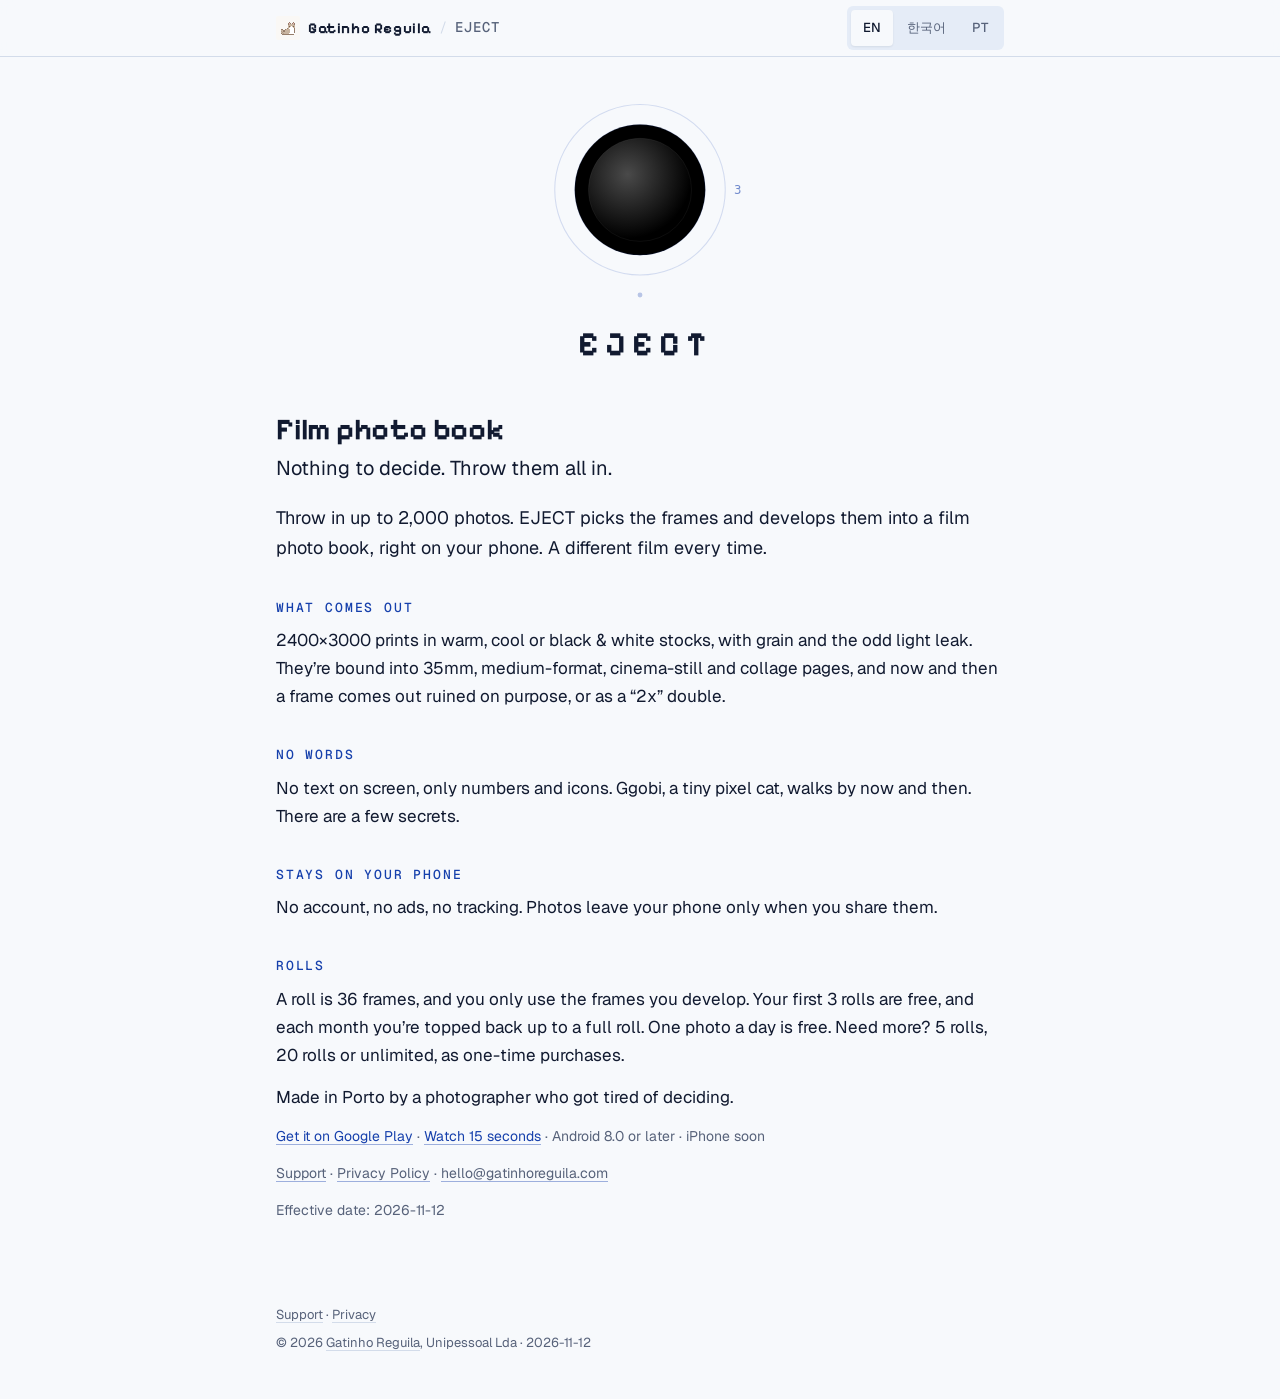
==== eject/index.html @ 83309fa9 "EJECT 페이지: 15초 영상 링크 (유튜브 일부 공개, 공개 날 함께) Co-Authored-By: Claude Fable 5.2 <noreply@anthropic.com> C" ====
<!doctype html>
<html lang="en" data-lang="en">
<head>
<meta charset="utf-8">
<meta name="viewport" content="width=device-width, initial-scale=1, viewport-fit=cover">
<meta name="color-scheme" content="light dark">
<meta name="theme-color" content="#f7f9fc">
<link rel="icon" type="image/png" href="../icon.png">
<title>EJECT — Film Photo Book</title>
<meta name="description" content="EJECT turns your photos into a film photo book, developed on your phone. No account, no ads, no tracking.">
<link rel="preconnect" href="https://fonts.googleapis.com">
<link rel="preconnect" href="https://fonts.gstatic.com" crossorigin>
<link rel="stylesheet" href="https://fonts.googleapis.com/css2?family=Pixelify+Sans:wght@500;700&family=Geist:wght@400;500;600&family=Geist+Mono:wght@400;500&display=swap">
<script>try{var l=localStorage.getItem("grgs.lang");if(l==="ko"||l==="pt")document.documentElement.setAttribute("data-lang",l)}catch(e){}</script>
<style>
:root{--paper:#f7f9fc;--ink:#111a30;--soft:#57627a;--line:#d3dcea;--card:#ffffff;--sec:#e5ecf7;--pri:#1640ac;--prifg:#f7f9fc;color-scheme:light dark}
@media (prefers-color-scheme:dark){:root{--paper:#0b0f19;--ink:#eaf0f8;--soft:#9ba6b9;--line:#262f40;--card:#111727;--sec:#1e2535;--pri:#5b92f5;--prifg:#0e1424}}
*{box-sizing:border-box}
html{-webkit-text-size-adjust:100%;text-size-adjust:100%;scroll-behavior:smooth}
body{margin:0;background:var(--paper);color:var(--ink);font:17px/1.65 Geist,-apple-system,BlinkMacSystemFont,"Segoe UI",Roboto,"Helvetica Neue","Apple SD Gothic Neo","Noto Sans KR","Malgun Gothic",Arial,sans-serif;-webkit-font-smoothing:antialiased}
a{color:var(--ink);text-decoration-thickness:1px;text-underline-offset:3px}
.bar{position:sticky;top:0;z-index:2;background:var(--paper);-webkit-backdrop-filter:blur(8px);backdrop-filter:blur(8px);border-bottom:1px solid var(--line)}
.bar-in{max-width:680px;margin:0 auto;padding:10px max(16px,env(safe-area-inset-right)) 10px max(16px,env(safe-area-inset-left));display:flex;align-items:center;justify-content:space-between;gap:10px}
.crumb{display:flex;align-items:center;gap:8px;min-width:0;font-size:14px;white-space:nowrap}.crumb .home{color:var(--soft);text-decoration:none}.crumb .home:hover{color:var(--ink)}.crumb .sep{color:var(--line)}.mark{font-weight:600;letter-spacing:.18em;text-decoration:none}
.lang{display:inline-flex;gap:12px;margin-left:auto;font-size:14px}.lang button{appearance:none;background:none;border:0;padding:0;font:inherit;color:var(--soft);cursor:pointer;border-bottom:1px solid transparent;line-height:1.4}.lang button[aria-pressed="true"]{color:var(--ink);border-color:var(--ink)}.lang button:focus-visible{outline:2px solid var(--ink);outline-offset:3px}
main>section[lang]{display:none;border-bottom:0}html[data-lang="en"] main>section[lang="en"],html[data-lang="ko"] main>section[lang="ko"],html[data-lang="pt"] main>section[lang="pt-PT"]{display:block}
.en,.ko,.pt{display:none}html[data-lang="en"] .en,html[data-lang="ko"] .ko,html[data-lang="pt"] .pt{display:inline}
.wrap{max-width:680px;margin:0 auto;padding:0 max(16px,env(safe-area-inset-right)) 0 max(16px,env(safe-area-inset-left))}
section{padding:36px 0 44px;border-bottom:1px solid var(--line);scroll-margin-top:58px}
h1{font-family:"Pixelify Sans",ui-monospace,monospace;font-size:30px;line-height:1.2;font-weight:600;letter-spacing:0;margin:0 0 6px}
h2{font-size:13px;font-weight:600;letter-spacing:.14em;text-transform:uppercase;color:var(--soft);margin:34px 0 8px}
h3{font-size:17px;font-weight:600;margin:28px 0 6px}
p,ul{margin:0 0 14px}
ul{padding-left:1.2em}
li{margin:3px 0}
.tag{font-size:20px;margin:0 0 18px}
.lead{font-size:18px}
.short{border:1px solid var(--line);border-radius:14px;padding:14px 16px;margin:18px 0 6px;background:transparent}
.meta,.date,.links{font-size:14px;color:var(--soft)}
.links a{color:var(--soft)}
.hero{text-align:center;padding:40px 0 4px}
.hero svg{display:block;margin:0 auto 14px;width:220px;max-width:70%;height:auto}
.hero .name{font-family:"Pixelify Sans",ui-monospace,monospace;font-size:34px;font-weight:600;letter-spacing:.3em;margin:0;padding-left:.32em}
[lang=ko]{word-break:keep-all;overflow-wrap:break-word}
[lang=ko] h2{letter-spacing:.04em}
.foot{padding-top:24px;padding-bottom:calc(40px + env(safe-area-inset-bottom));font-size:13px;color:var(--soft)}
.foot p{margin:0 0 6px}
.foot a{color:var(--soft)}

/* GRGS shadcn 테마 (코발트) */
.bar{background:color-mix(in srgb,var(--paper) 90%,transparent)}
.bar-in{max-width:760px;min-height:56px;padding-top:6px;padding-bottom:6px}
.crumb .home{display:inline-flex;align-items:center;gap:8px;font-family:"Pixelify Sans",ui-monospace,monospace;font-weight:700;letter-spacing:.04em;color:var(--ink);font-size:15px}
.crumb .home::before{content:"";width:24px;height:24px;flex:none;background:url(/icon.png) center/contain no-repeat;image-rendering:pixelated;border-radius:2px}
.crumb .mark{font-family:"Geist Mono",ui-monospace,monospace;font-weight:500;letter-spacing:.08em;color:var(--soft)}
.lang{gap:2px;padding:4px;background:var(--sec);border-radius:6px;font-size:13px}
.lang button{height:36px;padding:0 12px;border:0!important;border-radius:4px;font-weight:500;color:var(--soft)}
.lang button[aria-pressed="true"]{background:var(--paper);color:var(--ink);box-shadow:0 1px 2px rgba(10,20,40,.08)}
.wrap{max-width:760px}
h1{font-family:"Pixelify Sans",ui-monospace,monospace;font-weight:700;letter-spacing:0;line-height:1.1}
[lang=ko] h1{font-family:Geist,-apple-system,"Apple SD Gothic Neo","Noto Sans KR",sans-serif;font-weight:600}
h2{font-family:"Geist Mono",ui-monospace,monospace;font-weight:500;color:var(--pri)}
main a{color:var(--pri);text-decoration-color:color-mix(in srgb,var(--pri) 40%,transparent)}
.short{background:var(--card);border-radius:6px;border-color:var(--line)}
.kv{background:var(--card);border:1px solid var(--line);border-radius:6px;padding:16px 18px}
.hero .name{font-family:"Pixelify Sans",ui-monospace,monospace;font-weight:700;letter-spacing:.18em}
.hero svg{color:var(--pri)}
.foot a{text-decoration-color:var(--line)}
.lang{flex:none}.lang button{white-space:nowrap}
@media (max-width:480px){.crumb .home{font-size:0;gap:0}}
</style>
</head>
<body>
<header class="bar"><div class="bar-in"><div class="crumb"><a class="home" href="../">Gatinho Reguila</a><span class="sep" aria-hidden="true">/</span><a class="mark" href="./">EJECT</a></div><nav class="lang" aria-label="Language"><button type="button" data-lang="en" aria-pressed="true">EN</button><button type="button" data-lang="ko" aria-pressed="false">한국어</button><button type="button" data-lang="pt" aria-pressed="false">PT</button></nav></div></header>
<main class="wrap">
<div class="hero"><svg viewBox="0 0 320 300" aria-hidden="true" focusable="false">
<defs><radialGradient id="glass" cx="38%" cy="35%" r="62%"><stop offset="0" stop-color="#4a4a4a"/><stop offset="1" stop-color="#000"/></radialGradient></defs>
<circle cx="160" cy="135" r="124" fill="none" stroke="currentColor" stroke-opacity=".16" stroke-width="1.5"/>
<circle cx="160" cy="135" r="95" fill="#000" stroke="currentColor" stroke-opacity=".22" stroke-width="1"/>
<circle cx="160" cy="135" r="75" fill="url(#glass)"/>
<circle cx="160" cy="135" r="75" fill="none" stroke="#fff" stroke-opacity=".08"/>
<text x="302" y="141" text-anchor="middle" font-family="-apple-system,system-ui,sans-serif" font-size="17" fill="currentColor" fill-opacity=".6">3</text>
<circle cx="160" cy="288" r="3.5" fill="currentColor" fill-opacity=".28"/>
</svg><p class="name">EJECT</p></div>
<section id="en" lang="en"><h1>Film photo book</h1>
<p class="tag">Nothing to decide. Throw them all in.</p>
<p class="lead">Throw in up to 2,000 photos. EJECT picks the frames and develops them into a film photo book, right on your phone. A different film every time.</p>

<h2>What comes out</h2>
<p>2400×3000 prints in warm, cool or black &amp; white stocks, with grain and the odd light leak. They’re bound into 35mm, medium-format, cinema-still and collage pages, and now and then a frame comes out ruined on purpose, or as a “2x” double.</p>

<h2>No words</h2>
<p>No text on screen, only numbers and icons. Ggobi, a tiny pixel cat, walks by now and then. There are a few secrets.</p>

<h2>Stays on your phone</h2>
<p>No account, no ads, no tracking. Photos leave your phone only when you share them.</p>

<h2>Rolls</h2>
<p>A roll is 36 frames, and you only use the frames you develop. Your first 3 rolls are free, and each month you’re topped back up to a full roll. One photo a day is free. Need more? 5 rolls, 20 rolls or unlimited, as one-time purchases.</p>

<p>Made in Porto by a photographer who got tired of deciding.</p>

<p class="meta"><a href="https://play.google.com/store/apps/details?id=com.gatinhoreguila.eject">Get it on Google Play</a> · <a href="https://www.youtube.com/watch?v=JAmOI3M1YZo">Watch 15 seconds</a> · Android 8.0 or later · iPhone soon</p>
<p class="links"><a href="support/#en">Support</a> · <a href="privacy/#en">Privacy Policy</a> · <a href="mailto:hello@gatinhoreguila.com">hello@gatinhoreguila.com</a></p>
<p class="date">Effective date: 2026-11-12</p>
</section>
<section id="ko" lang="ko"><h1>필름 사진집</h1>
<p class="tag">고를 필요 없어요. 왕창 던지면, 필름 사진집.</p>
<p class="lead">사진을 2,000장까지 넣으면, EJECT가 알아서 골라 폰 안에서 필름 사진집으로 현상해요. 넣을 때마다 다른 필름으로.</p>

<h2>나오는 것</h2>
<p>따뜻한, 차가운, 흑백 필름에 그레인과 빛샘을 입힌 2400×3000 인화예요. 35mm, 중형, 영화 스틸, 콜라주 같은 페이지로 엮이고, 가끔은 일부러 망친 컷이나 두 번 겹친 ‘2x’도 섞여요.</p>

<h2>글자 없음</h2>
<p>화면에는 글자 없이 숫자와 아이콘뿐이에요. 작은 도트 고양이 꼬비가 가끔 지나가요. 비밀도 몇 개 있어요.</p>

<h2>폰 안에서만</h2>
<p>계정도, 광고도, 추적도 없어요. 사진은 직접 공유할 때만 밖으로 나가요.</p>

<h2>롤</h2>
<p>1롤은 36컷이고, 현상한 컷만큼만 써요. 처음 3롤은 무료, 매달 한 롤만큼 다시 채워져요. 사진 1장은 하루 한 번 무료예요. 더 필요하면 5롤, 20롤, 평생 무제한을 한 번 결제로.</p>

<p>포르투에서, 고르는 게 지겨워진 사진가가 만들었어요.</p>

<p class="meta"><a href="https://play.google.com/store/apps/details?id=com.gatinhoreguila.eject">Google Play에서 받기</a> · <a href="https://www.youtube.com/watch?v=JAmOI3M1YZo">15초 영상 보기</a> · Android 8.0 이상 · iPhone은 곧</p>
<p class="links"><a href="support/#ko">지원</a> · <a href="privacy/#ko">개인정보 처리방침</a> · <a href="mailto:hello@gatinhoreguila.com">hello@gatinhoreguila.com</a></p>
<p class="date">시행일: 2026-11-12</p>
</section>
<section id="pt" lang="pt-PT"><h1>Fotolivro de película</h1>
<p class="tag">Nada a decidir. Põe tudo.</p>
<p class="lead">Põe até 2000 fotografias. A EJECT escolhe os fotogramas e revela-os num fotolivro de película, no teu telemóvel. Uma película diferente de cada vez.</p>

<h2>O que sai</h2>
<p>Provas de 2400×3000 em rolos quentes, frios ou a preto e branco, com grão e uma ou outra fuga de luz. Ficam em páginas de 35mm, médio formato, fotogramas de cinema e colagens, e de vez em quando uma sai estragada de propósito, ou num duplo «2x».</p>

<h2>Sem palavras</h2>
<p>Não há texto no ecrã, só números e ícones. O Ggobi, um gatinho pixelizado, passa de vez em quando. E há alguns segredos.</p>

<h2>Fica no teu telemóvel</h2>
<p>Sem conta, sem anúncios, sem rastreio. As fotografias só saem do teu telemóvel quando as partilhas.</p>

<h2>Rolos</h2>
<p>Um rolo tem 36 fotogramas e só gastas os que revelas. Os primeiros 3 rolos são grátis e, todos os meses, voltas a ter um rolo cheio. Uma fotografia por dia é grátis. Queres mais? 5 rolos, 20 rolos ou ilimitado, em compras únicas.</p>

<p>Feita no Porto por um fotógrafo que se fartou de decidir.</p>

<p class="meta"><a href="https://play.google.com/store/apps/details?id=com.gatinhoreguila.eject">Disponível no Google Play</a> · <a href="https://www.youtube.com/watch?v=JAmOI3M1YZo">Ver 15 segundos</a> · Android 8.0 ou posterior · iPhone em breve</p>
<p class="links"><a href="support/#pt">Suporte</a> · <a href="privacy/#pt">Política de Privacidade</a> · <a href="mailto:hello@gatinhoreguila.com">hello@gatinhoreguila.com</a></p>
<p class="date">Data de entrada em vigor: 2026-11-12</p>
</section>
</main>
<footer class="wrap foot">
<p><a href="support/"><span class="en">Support</span><span class="ko">지원</span><span class="pt">Suporte</span></a> · <a href="privacy/"><span class="en">Privacy</span><span class="ko">개인정보</span><span class="pt">Privacidade</span></a></p>
<p>© 2026 <a href="../">Gatinho Reguila</a>, Unipessoal Lda · 2026-11-12</p>
</footer>
<script>(function(){var r=document.documentElement,K="grgs.lang";function set(l){r.setAttribute("data-lang",l);r.lang=l==="pt"?"pt-PT":l;document.querySelectorAll(".lang button").forEach(function(b){b.setAttribute("aria-pressed",String(b.dataset.lang===l))});try{localStorage.setItem(K,l)}catch(e){}}var s=r.getAttribute("data-lang")||"en";set(s);document.querySelectorAll(".lang button").forEach(function(b){b.addEventListener("click",function(){set(b.dataset.lang)})})})();</script>
</body>
</html>
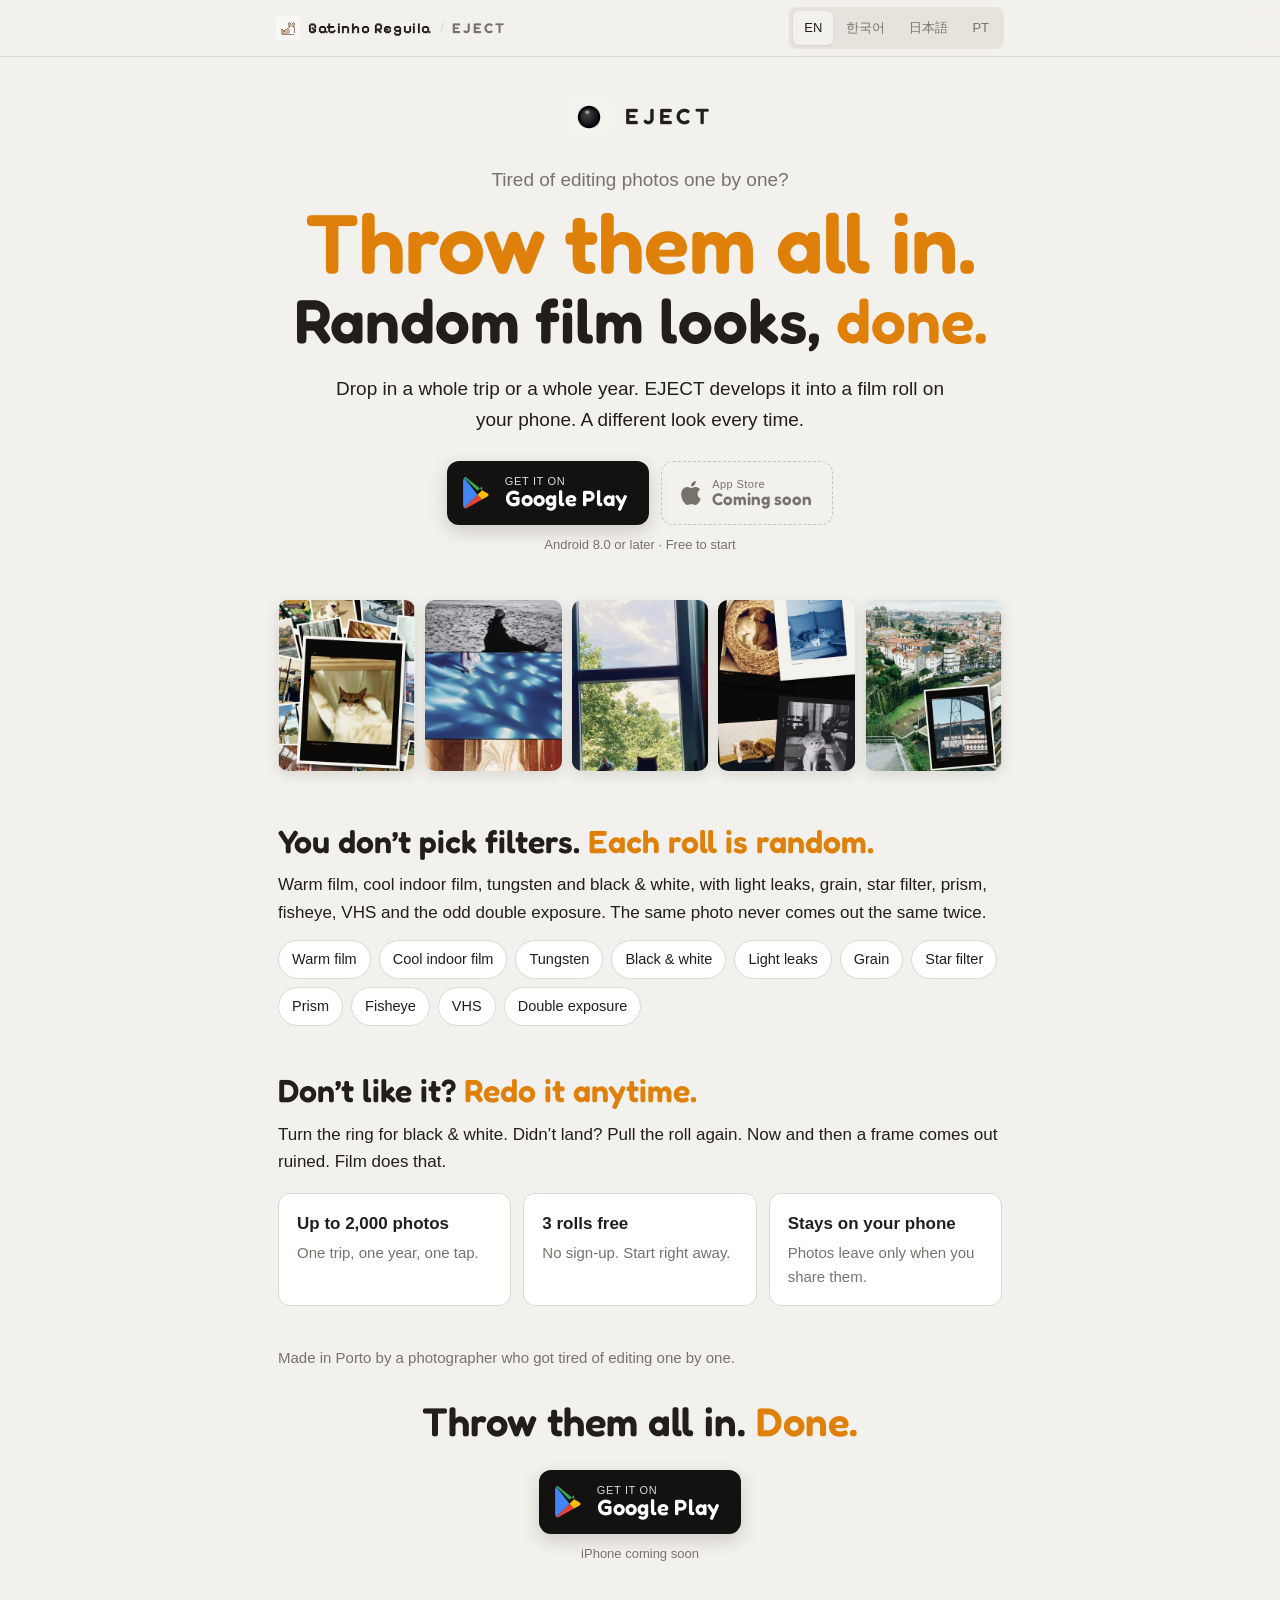
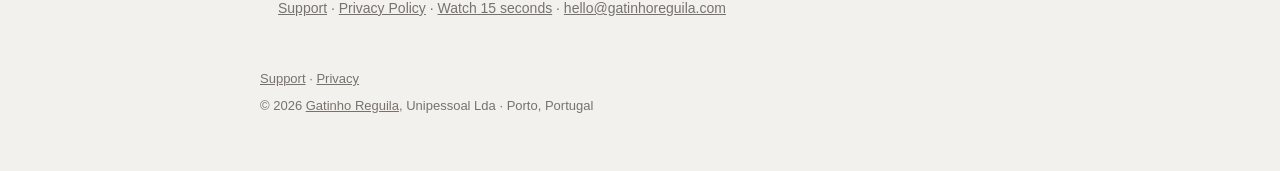
==== commit 09f27a44: "EJECT 페이지를 광고 도착 페이지로: 확정 문구, 큰 Google Play 단추, 안 B 스타일, 네 언어 - 첫 화면: "사진 하나하나 보정하기 귀찮으셨죠? 왕창 넣으면 끝." ====
--- a/eject/index.html
+++ b/eject/index.html
@@ -3,156 +3,230 @@
 <head>
 <meta charset="utf-8">
 <meta name="viewport" content="width=device-width, initial-scale=1, viewport-fit=cover">
-<meta name="color-scheme" content="light dark">
-<meta name="theme-color" content="#f7f9fc">
-<link rel="icon" type="image/png" href="../icon.png">
-<title>EJECT — Film Photo Book</title>
-<meta name="description" content="EJECT turns your photos into a film photo book, developed on your phone. No account, no ads, no tracking.">
+<meta name="color-scheme" content="light">
+<meta name="theme-color" content="#F3F1ED">
+<link rel="icon" type="image/png" href="icon.png">
+<link rel="apple-touch-icon" href="icon.png">
+<title>EJECT Film Camera: Throw It In</title>
+<meta name="description" content="Tired of editing photos one by one? Throw them all in. Random film looks, done. EJECT for Android.">
+<meta property="og:title" content="EJECT Film Camera: Throw It In">
+<meta property="og:description" content="Tired of editing photos one by one? Throw them all in. Random film looks, done.">
+<meta property="og:image" content="https://gatinhoreguila.com/img/eject-b/01.jpg">
+<meta property="og:url" content="https://gatinhoreguila.com/eject/">
 <link rel="preconnect" href="https://fonts.googleapis.com">
 <link rel="preconnect" href="https://fonts.gstatic.com" crossorigin>
-<link rel="stylesheet" href="https://fonts.googleapis.com/css2?family=Pixelify+Sans:wght@500;700&family=Geist:wght@400;500;600&family=Geist+Mono:wght@400;500&display=swap">
-<script>try{var l=localStorage.getItem("grgs.lang");if(l==="ko"||l==="pt")document.documentElement.setAttribute("data-lang",l)}catch(e){}</script>
+<link rel="stylesheet" href="https://fonts.googleapis.com/css2?family=Jua&family=Fredoka:wght@400;600&family=Zen+Maru+Gothic:wght@500;700&family=Pixelify+Sans:wght@700&display=swap">
+<script>(function(){try{var r=document.documentElement,l=localStorage.getItem("grgs.lang"),j=localStorage.getItem("grgs.lang.ja");if(j==="1")l="ja";if(!l){var n=(navigator.language||"").toLowerCase();l=n.indexOf("ko")===0?"ko":n.indexOf("ja")===0?"ja":n.indexOf("pt")===0?"pt":"en"}if(l==="ko"||l==="pt"||l==="ja")r.setAttribute("data-lang",l)}catch(e){}})();</script>
 <style>
-:root{--paper:#f7f9fc;--ink:#111a30;--soft:#57627a;--line:#d3dcea;--card:#ffffff;--sec:#e5ecf7;--pri:#1640ac;--prifg:#f7f9fc;color-scheme:light dark}
-@media (prefers-color-scheme:dark){:root{--paper:#0b0f19;--ink:#eaf0f8;--soft:#9ba6b9;--line:#262f40;--card:#111727;--sec:#1e2535;--pri:#5b92f5;--prifg:#0e1424}}
+:root{--paper:#F3F1ED;--ink:#221E1C;--soft:#78726C;--line:#DDD8D0;--card:#FFFFFF;--amb:#DE800A;color-scheme:light}
 *{box-sizing:border-box}
 html{-webkit-text-size-adjust:100%;text-size-adjust:100%;scroll-behavior:smooth}
-body{margin:0;background:var(--paper);color:var(--ink);font:17px/1.65 Geist,-apple-system,BlinkMacSystemFont,"Segoe UI",Roboto,"Helvetica Neue","Apple SD Gothic Neo","Noto Sans KR","Malgun Gothic",Arial,sans-serif;-webkit-font-smoothing:antialiased}
-a{color:var(--ink);text-decoration-thickness:1px;text-underline-offset:3px}
-.bar{position:sticky;top:0;z-index:2;background:var(--paper);-webkit-backdrop-filter:blur(8px);backdrop-filter:blur(8px);border-bottom:1px solid var(--line)}
-.bar-in{max-width:680px;margin:0 auto;padding:10px max(16px,env(safe-area-inset-right)) 10px max(16px,env(safe-area-inset-left));display:flex;align-items:center;justify-content:space-between;gap:10px}
-.crumb{display:flex;align-items:center;gap:8px;min-width:0;font-size:14px;white-space:nowrap}.crumb .home{color:var(--soft);text-decoration:none}.crumb .home:hover{color:var(--ink)}.crumb .sep{color:var(--line)}.mark{font-weight:600;letter-spacing:.18em;text-decoration:none}
-.lang{display:inline-flex;gap:12px;margin-left:auto;font-size:14px}.lang button{appearance:none;background:none;border:0;padding:0;font:inherit;color:var(--soft);cursor:pointer;border-bottom:1px solid transparent;line-height:1.4}.lang button[aria-pressed="true"]{color:var(--ink);border-color:var(--ink)}.lang button:focus-visible{outline:2px solid var(--ink);outline-offset:3px}
-main>section[lang]{display:none;border-bottom:0}html[data-lang="en"] main>section[lang="en"],html[data-lang="ko"] main>section[lang="ko"],html[data-lang="pt"] main>section[lang="pt-PT"]{display:block}
-.en,.ko,.pt{display:none}html[data-lang="en"] .en,html[data-lang="ko"] .ko,html[data-lang="pt"] .pt{display:inline}
-.wrap{max-width:680px;margin:0 auto;padding:0 max(16px,env(safe-area-inset-right)) 0 max(16px,env(safe-area-inset-left))}
-section{padding:36px 0 44px;border-bottom:1px solid var(--line);scroll-margin-top:58px}
-h1{font-family:"Pixelify Sans",ui-monospace,monospace;font-size:30px;line-height:1.2;font-weight:600;letter-spacing:0;margin:0 0 6px}
-h2{font-size:13px;font-weight:600;letter-spacing:.14em;text-transform:uppercase;color:var(--soft);margin:34px 0 8px}
-h3{font-size:17px;font-weight:600;margin:28px 0 6px}
-p,ul{margin:0 0 14px}
-ul{padding-left:1.2em}
-li{margin:3px 0}
-.tag{font-size:20px;margin:0 0 18px}
-.lead{font-size:18px}
-.short{border:1px solid var(--line);border-radius:14px;padding:14px 16px;margin:18px 0 6px;background:transparent}
-.meta,.date,.links{font-size:14px;color:var(--soft)}
+body{margin:0;background:var(--paper);color:var(--ink);font:17px/1.6 -apple-system,BlinkMacSystemFont,"Segoe UI",Roboto,"Helvetica Neue","Apple SD Gothic Neo","Noto Sans KR","Hiragino Sans","Noto Sans JP",Arial,sans-serif;-webkit-font-smoothing:antialiased}
+a{color:inherit}
+/* 상단 바 (회사 사이트 공통) */
+.bar{position:sticky;top:0;z-index:5;background:color-mix(in srgb,var(--paper) 92%,transparent);-webkit-backdrop-filter:blur(8px);backdrop-filter:blur(8px);border-bottom:1px solid var(--line)}
+.bar-in{max-width:760px;min-height:56px;margin:0 auto;padding:6px max(16px,env(safe-area-inset-right)) 6px max(16px,env(safe-area-inset-left));display:flex;align-items:center;justify-content:space-between;gap:10px}
+.crumb{display:flex;align-items:center;gap:8px;min-width:0;font-size:14px;white-space:nowrap}
+.crumb .home{display:inline-flex;align-items:center;gap:8px;font-family:"Pixelify Sans",ui-monospace,monospace;font-weight:700;letter-spacing:.04em;color:var(--ink);font-size:15px;text-decoration:none}
+.crumb .home::before{content:"";width:24px;height:24px;flex:none;background:url(/icon.png) center/contain no-repeat;image-rendering:pixelated;border-radius:2px}
+.crumb .sep{color:var(--line)}
+.crumb .mark{font-family:Fredoka,sans-serif;font-weight:600;letter-spacing:.14em;color:var(--soft);text-decoration:none}
+.lang{display:inline-flex;flex:none;gap:2px;padding:4px;background:#E7E3DC;border-radius:8px;font-size:13px}
+.lang button{appearance:none;height:34px;padding:0 11px;border:0;border-radius:6px;background:none;font:inherit;font-weight:500;color:var(--soft);cursor:pointer;white-space:nowrap}
+.lang button[aria-pressed="true"]{background:var(--paper);color:var(--ink);box-shadow:0 1px 2px rgba(30,20,10,.08)}
+.lang button:focus-visible{outline:2px solid var(--ink);outline-offset:2px}
+@media (max-width:480px){.crumb .home{font-size:0;gap:0}.lang button{padding:0 9px}}
+/* 언어 */
+main>section[lang]{display:none}
+html[data-lang="en"] section[lang="en"],html[data-lang="ko"] section[lang="ko"],html[data-lang="pt"] section[lang="pt-PT"],html[data-lang="ja"] section[lang="ja"]{display:block}
+.en,.ko,.pt,.ja{display:none}
+html[data-lang="en"] .en,html[data-lang="ko"] .ko,html[data-lang="pt"] .pt,html[data-lang="ja"] .ja{display:inline}
+/* 글꼴: 안 B */
+.h,h1,h2{font-family:Fredoka,"Apple SD Gothic Neo",sans-serif;font-weight:600;letter-spacing:0}
+[lang="ko"] .h,[lang="ko"] h1,[lang="ko"] h2{font-family:Jua,"Apple SD Gothic Neo","Noto Sans KR",sans-serif;font-weight:400}
+[lang="ja"] .h,[lang="ja"] h1,[lang="ja"] h2{font-family:"Zen Maru Gothic","Hiragino Maru Gothic ProN","Hiragino Sans","Noto Sans JP",sans-serif;font-weight:700}
+[lang="ko"],[lang="ja"]{word-break:keep-all;overflow-wrap:break-word}
+/* 첫 화면 */
+.wrap{max-width:760px;margin:0 auto;padding:0 max(18px,env(safe-area-inset-right)) 0 max(18px,env(safe-area-inset-left))}
+.hero{text-align:center;padding:38px 0 8px}
+.logo{display:inline-flex;align-items:center;gap:10px;margin:0 0 26px}
+.logo img{width:44px;height:44px;border-radius:11px;display:block}
+.logo{text-decoration:none}.logo b{font-family:Fredoka,sans-serif;font-weight:600;font-size:22px;letter-spacing:.2em;padding-left:.2em}
+.q{font-size:clamp(15px,4vw,19px);color:var(--soft);margin:0 0 6px;font-weight:500}
+.big{margin:0;font-size:clamp(34px,10.4vw,62px);line-height:1.13}
+.big em{font-style:normal;color:var(--amb)}
+.big .xl{font-size:1.35em;line-height:1}
+[lang="ja"] .big{font-size:clamp(27px,7.6vw,50px)}[lang="ja"] .big .xl{font-size:1.25em}
+.sub{margin:18px auto 0;max-width:34em;font-size:clamp(16px,4.2vw,19px);color:var(--ink)}
+/* 스토어 단추 */
+.stores{display:flex;flex-wrap:wrap;justify-content:center;align-items:center;gap:12px;margin:26px 0 10px}
+.play{display:inline-flex;align-items:center;gap:12px;height:64px;padding:0 22px 0 16px;border-radius:12px;background:#141210;color:#fff;text-decoration:none;box-shadow:0 6px 18px rgba(34,30,28,.18);transition:transform .12s}
+.play:active{transform:scale(.98)}
+.play svg{width:30px;height:32px;flex:none}
+.play .lbl{display:flex;flex-direction:column;align-items:flex-start;line-height:1.05;text-align:left}
+.play small{font-size:11px;letter-spacing:.06em;text-transform:uppercase;opacity:.85}
+.play strong{font-size:22px;font-weight:600;font-family:Fredoka,-apple-system,sans-serif;letter-spacing:.01em}
+.apple{display:inline-flex;align-items:center;gap:10px;height:64px;padding:0 20px 0 16px;border-radius:12px;border:1.5px dashed #C9C3BA;color:var(--soft);background:transparent}
+.apple svg{width:24px;height:28px;flex:none;fill:currentColor}
+.apple .lbl{display:flex;flex-direction:column;align-items:flex-start;line-height:1.05;text-align:left}
+.apple small{font-size:11px;letter-spacing:.04em}
+.apple strong{font-size:17px;font-weight:600;font-family:Fredoka,-apple-system,sans-serif}
+.fine{font-size:13px;color:var(--soft);margin:0 0 6px}
+/* 사진 띠 */
+.strip{display:flex;gap:10px;overflow-x:auto;scroll-snap-type:x mandatory;padding:26px 18px 6px;margin:0 -18px;-webkit-overflow-scrolling:touch;scrollbar-width:none}
+.strip::-webkit-scrollbar{display:none}
+.strip img{flex:none;width:min(62vw,300px);aspect-ratio:4/5;height:auto;object-fit:cover;border-radius:10px;scroll-snap-align:center;background:#E7E3DC;box-shadow:0 4px 14px rgba(34,30,28,.12)}
+.strip img:first-child{margin-left:auto}.strip img:last-child{margin-right:auto}
+@media (min-width:700px){.strip{justify-content:center;flex-wrap:wrap;overflow:visible;margin:0;padding:30px 0 6px}.strip img{width:calc(20% - 8px)}}
+/* 본문 */
+section{padding:0 0 10px}
+h2{font-size:clamp(24px,6.4vw,32px);line-height:1.2;margin:46px 0 10px}
+h2 em{font-style:normal;color:var(--amb)}
+p{margin:0 0 14px}
+.looks{display:flex;flex-wrap:wrap;gap:8px;margin:14px 0 6px;padding:0;list-style:none}
+.looks li{padding:7px 13px;border-radius:999px;background:var(--card);border:1px solid var(--line);font-size:14.5px;color:var(--ink)}
+.three{display:grid;gap:12px;margin:18px 0 0}
+@media (min-width:600px){.three{grid-template-columns:repeat(3,1fr)}}
+.three div{background:var(--card);border:1px solid var(--line);border-radius:12px;padding:16px 18px}
+.three b{display:block;font-size:17px;margin-bottom:4px}
+.three p{margin:0;font-size:15px;color:var(--soft)}
+.by{margin:40px 0 0;color:var(--soft);font-size:15px}
+.end{text-align:center;padding:28px 0 8px}
+.end .h{font-size:clamp(26px,7.6vw,40px);line-height:1.15;margin:0 0 6px}
+.end .h em{font-style:normal;color:var(--amb)}
+.links{font-size:14px;color:var(--soft);margin:18px 0 0}
 .links a{color:var(--soft)}
-.hero{text-align:center;padding:40px 0 4px}
-.hero svg{display:block;margin:0 auto 14px;width:220px;max-width:70%;height:auto}
-.hero .name{font-family:"Pixelify Sans",ui-monospace,monospace;font-size:34px;font-weight:600;letter-spacing:.3em;margin:0;padding-left:.32em}
-[lang=ko]{word-break:keep-all;overflow-wrap:break-word}
-[lang=ko] h2{letter-spacing:.04em}
-.foot{padding-top:24px;padding-bottom:calc(40px + env(safe-area-inset-bottom));font-size:13px;color:var(--soft)}
+/* 아래 고정 단추 (폰) */
+.dock{position:fixed;left:0;right:0;bottom:0;z-index:6;padding:10px max(14px,env(safe-area-inset-right)) calc(10px + env(safe-area-inset-bottom)) max(14px,env(safe-area-inset-left));background:color-mix(in srgb,var(--paper) 94%,transparent);-webkit-backdrop-filter:blur(8px);backdrop-filter:blur(8px);border-top:1px solid var(--line);transform:translateY(110%);transition:transform .25s}
+.dock.on{transform:none}
+.dock .play{height:54px;width:100%;max-width:420px;margin:0 auto;justify-content:center;box-shadow:none}
+.dock .play strong{font-size:19px}
+@media (min-width:700px){.dock{display:none}}
+.foot{padding:40px 0 calc(110px + env(safe-area-inset-bottom));font-size:13px;color:var(--soft)}
+@media (min-width:700px){.foot{padding-bottom:48px}}
 .foot p{margin:0 0 6px}
 .foot a{color:var(--soft)}
-
-/* GRGS shadcn 테마 (코발트) */
-.bar{background:color-mix(in srgb,var(--paper) 90%,transparent)}
-.bar-in{max-width:760px;min-height:56px;padding-top:6px;padding-bottom:6px}
-.crumb .home{display:inline-flex;align-items:center;gap:8px;font-family:"Pixelify Sans",ui-monospace,monospace;font-weight:700;letter-spacing:.04em;color:var(--ink);font-size:15px}
-.crumb .home::before{content:"";width:24px;height:24px;flex:none;background:url(/icon.png) center/contain no-repeat;image-rendering:pixelated;border-radius:2px}
-.crumb .mark{font-family:"Geist Mono",ui-monospace,monospace;font-weight:500;letter-spacing:.08em;color:var(--soft)}
-.lang{gap:2px;padding:4px;background:var(--sec);border-radius:6px;font-size:13px}
-.lang button{height:36px;padding:0 12px;border:0!important;border-radius:4px;font-weight:500;color:var(--soft)}
-.lang button[aria-pressed="true"]{background:var(--paper);color:var(--ink);box-shadow:0 1px 2px rgba(10,20,40,.08)}
-.wrap{max-width:760px}
-h1{font-family:"Pixelify Sans",ui-monospace,monospace;font-weight:700;letter-spacing:0;line-height:1.1}
-[lang=ko] h1{font-family:Geist,-apple-system,"Apple SD Gothic Neo","Noto Sans KR",sans-serif;font-weight:600}
-h2{font-family:"Geist Mono",ui-monospace,monospace;font-weight:500;color:var(--pri)}
-main a{color:var(--pri);text-decoration-color:color-mix(in srgb,var(--pri) 40%,transparent)}
-.short{background:var(--card);border-radius:6px;border-color:var(--line)}
-.kv{background:var(--card);border:1px solid var(--line);border-radius:6px;padding:16px 18px}
-.hero .name{font-family:"Pixelify Sans",ui-monospace,monospace;font-weight:700;letter-spacing:.18em}
-.hero svg{color:var(--pri)}
-.foot a{text-decoration-color:var(--line)}
-.lang{flex:none}.lang button{white-space:nowrap}
-@media (max-width:480px){.crumb .home{font-size:0;gap:0}}
 </style>
 </head>
 <body>
-<header class="bar"><div class="bar-in"><div class="crumb"><a class="home" href="../">Gatinho Reguila</a><span class="sep" aria-hidden="true">/</span><a class="mark" href="./">EJECT</a></div><nav class="lang" aria-label="Language"><button type="button" data-lang="en" aria-pressed="true">EN</button><button type="button" data-lang="ko" aria-pressed="false">한국어</button><button type="button" data-lang="pt" aria-pressed="false">PT</button></nav></div></header>
+<header class="bar"><div class="bar-in"><div class="crumb"><a class="home" href="../">Gatinho Reguila</a><span class="sep" aria-hidden="true">/</span><a class="mark" href="./">EJECT</a></div><nav class="lang" aria-label="Language"><button type="button" data-lang="en" aria-pressed="true">EN</button><button type="button" data-lang="ko" aria-pressed="false">한국어</button><button type="button" data-lang="ja" aria-pressed="false">日本語</button><button type="button" data-lang="pt" aria-pressed="false">PT</button></nav></div></header>
 <main class="wrap">
-<div class="hero"><svg viewBox="0 0 320 300" aria-hidden="true" focusable="false">
-<defs><radialGradient id="glass" cx="38%" cy="35%" r="62%"><stop offset="0" stop-color="#4a4a4a"/><stop offset="1" stop-color="#000"/></radialGradient></defs>
-<circle cx="160" cy="135" r="124" fill="none" stroke="currentColor" stroke-opacity=".16" stroke-width="1.5"/>
-<circle cx="160" cy="135" r="95" fill="#000" stroke="currentColor" stroke-opacity=".22" stroke-width="1"/>
-<circle cx="160" cy="135" r="75" fill="url(#glass)"/>
-<circle cx="160" cy="135" r="75" fill="none" stroke="#fff" stroke-opacity=".08"/>
-<text x="302" y="141" text-anchor="middle" font-family="-apple-system,system-ui,sans-serif" font-size="17" fill="currentColor" fill-opacity=".6">3</text>
-<circle cx="160" cy="288" r="3.5" fill="currentColor" fill-opacity=".28"/>
-</svg><p class="name">EJECT</p></div>
-<section id="en" lang="en"><h1>Film photo book</h1>
-<p class="tag">Nothing to decide. Throw them all in.</p>
-<p class="lead">Throw in up to 2,000 photos. EJECT picks the frames and develops them into a film photo book, right on your phone. A different film every time.</p>
-
-<h2>What comes out</h2>
-<p>2400×3000 prints in warm, cool or black &amp; white stocks, with grain and the odd light leak. They’re bound into 35mm, medium-format, cinema-still and collage pages, and now and then a frame comes out ruined on purpose, or as a “2x” double.</p>
-
-<h2>No words</h2>
-<p>No text on screen, only numbers and icons. Ggobi, a tiny pixel cat, walks by now and then. There are a few secrets.</p>
-
-<h2>Stays on your phone</h2>
-<p>No account, no ads, no tracking. Photos leave your phone only when you share them.</p>
-
-<h2>Rolls</h2>
-<p>A roll is 36 frames, and you only use the frames you develop. Your first 3 rolls are free, and each month you’re topped back up to a full roll. One photo a day is free. Need more? 5 rolls, 20 rolls or unlimited, as one-time purchases.</p>
-
-<p>Made in Porto by a photographer who got tired of deciding.</p>
-
-<p class="meta"><a href="https://play.google.com/store/apps/details?id=com.gatinhoreguila.eject">Get it on Google Play</a> · <a href="https://www.youtube.com/watch?v=JAmOI3M1YZo">Watch 15 seconds</a> · Android 8.0 or later · iPhone soon</p>
-<p class="links"><a href="support/#en">Support</a> · <a href="privacy/#en">Privacy Policy</a> · <a href="mailto:hello@gatinhoreguila.com">hello@gatinhoreguila.com</a></p>
-<p class="date">Effective date: 2026-11-12</p>
-</section>
-<section id="ko" lang="ko"><h1>필름 사진집</h1>
-<p class="tag">고를 필요 없어요. 왕창 던지면, 필름 사진집.</p>
-<p class="lead">사진을 2,000장까지 넣으면, EJECT가 알아서 골라 폰 안에서 필름 사진집으로 현상해요. 넣을 때마다 다른 필름으로.</p>
-
-<h2>나오는 것</h2>
-<p>따뜻한, 차가운, 흑백 필름에 그레인과 빛샘을 입힌 2400×3000 인화예요. 35mm, 중형, 영화 스틸, 콜라주 같은 페이지로 엮이고, 가끔은 일부러 망친 컷이나 두 번 겹친 ‘2x’도 섞여요.</p>
-
-<h2>글자 없음</h2>
-<p>화면에는 글자 없이 숫자와 아이콘뿐이에요. 작은 도트 고양이 꼬비가 가끔 지나가요. 비밀도 몇 개 있어요.</p>
-
-<h2>폰 안에서만</h2>
-<p>계정도, 광고도, 추적도 없어요. 사진은 직접 공유할 때만 밖으로 나가요.</p>
-
-<h2>롤</h2>
-<p>1롤은 36컷이고, 현상한 컷만큼만 써요. 처음 3롤은 무료, 매달 한 롤만큼 다시 채워져요. 사진 1장은 하루 한 번 무료예요. 더 필요하면 5롤, 20롤, 평생 무제한을 한 번 결제로.</p>
-
-<p>포르투에서, 고르는 게 지겨워진 사진가가 만들었어요.</p>
-
-<p class="meta"><a href="https://play.google.com/store/apps/details?id=com.gatinhoreguila.eject">Google Play에서 받기</a> · <a href="https://www.youtube.com/watch?v=JAmOI3M1YZo">15초 영상 보기</a> · Android 8.0 이상 · iPhone은 곧</p>
-<p class="links"><a href="support/#ko">지원</a> · <a href="privacy/#ko">개인정보 처리방침</a> · <a href="mailto:hello@gatinhoreguila.com">hello@gatinhoreguila.com</a></p>
-<p class="date">시행일: 2026-11-12</p>
-</section>
-<section id="pt" lang="pt-PT"><h1>Fotolivro de película</h1>
-<p class="tag">Nada a decidir. Põe tudo.</p>
-<p class="lead">Põe até 2000 fotografias. A EJECT escolhe os fotogramas e revela-os num fotolivro de película, no teu telemóvel. Uma película diferente de cada vez.</p>
-
-<h2>O que sai</h2>
-<p>Provas de 2400×3000 em rolos quentes, frios ou a preto e branco, com grão e uma ou outra fuga de luz. Ficam em páginas de 35mm, médio formato, fotogramas de cinema e colagens, e de vez em quando uma sai estragada de propósito, ou num duplo «2x».</p>
-
-<h2>Sem palavras</h2>
-<p>Não há texto no ecrã, só números e ícones. O Ggobi, um gatinho pixelizado, passa de vez em quando. E há alguns segredos.</p>
-
-<h2>Fica no teu telemóvel</h2>
-<p>Sem conta, sem anúncios, sem rastreio. As fotografias só saem do teu telemóvel quando as partilhas.</p>
-
-<h2>Rolos</h2>
-<p>Um rolo tem 36 fotogramas e só gastas os que revelas. Os primeiros 3 rolos são grátis e, todos os meses, voltas a ter um rolo cheio. Uma fotografia por dia é grátis. Queres mais? 5 rolos, 20 rolos ou ilimitado, em compras únicas.</p>
-
-<p>Feita no Porto por um fotógrafo que se fartou de decidir.</p>
-
-<p class="meta"><a href="https://play.google.com/store/apps/details?id=com.gatinhoreguila.eject">Disponível no Google Play</a> · <a href="https://www.youtube.com/watch?v=JAmOI3M1YZo">Ver 15 segundos</a> · Android 8.0 ou posterior · iPhone em breve</p>
-<p class="links"><a href="support/#pt">Suporte</a> · <a href="privacy/#pt">Política de Privacidade</a> · <a href="mailto:hello@gatinhoreguila.com">hello@gatinhoreguila.com</a></p>
-<p class="date">Data de entrada em vigor: 2026-11-12</p>
+
+
+<section id="en" lang="en">
+<div class="hero">
+  <a class="logo" href="./"><img src="icon.png" alt="" width="44" height="44"><b>EJECT</b></a>
+  <p class="q">Tired of editing photos one by one?</p>
+  <h1 class="big"><span class="xl"><em>Throw them all in.</em></span><br>Random film looks, <em>done.</em></h1>
+  <p class="sub">Drop in a whole trip or a whole year. EJECT develops it into a film roll on your phone. A different look every time.</p>
+  <div class="stores"><a class="play" href="https://play.google.com/store/apps/details?id=com.gatinhoreguila.eject" rel="noopener"><svg viewBox="0 0 30 32" aria-hidden="true"><path d="M1.2 1.1C.5 1.8.1 2.9.1 4.3v23.4c0 1.4.4 2.5 1.1 3.2l.2.2L14.5 18v-.3L1.4.9l-.2.2z" fill="#4285F4"/><path d="M19 22.6 14.5 18v-.3l4.5-4.5.1.1 5.3 3c1.5.9 1.5 2.3 0 3.1l-5.3 3-.1.2z" fill="#FBBC04"/><path d="M19.1 22.4 14.5 17.9 1.2 31.1c.5.5 1.3.6 2.2.1l15.7-8.8" fill="#EA4335"/><path d="M19.1 13.3 3.4.4C2.5-.1 1.7 0 1.2.5l13.3 13.3 4.6-4.5z" fill="#34A853"/></svg><span class="lbl"><small>Get it on</small><strong>Google Play</strong></span></a><span class="apple" aria-disabled="true"><svg viewBox="0 0 24 28" aria-hidden="true"><path d="M19.6 14.9c0-3 2.5-4.5 2.6-4.6-1.4-2.1-3.6-2.4-4.4-2.4-1.9-.2-3.7 1.1-4.6 1.1-1 0-2.4-1.1-4-1-2 0-3.9 1.2-5 3-2.1 3.7-.5 9.1 1.5 12.1 1 1.5 2.2 3.1 3.8 3 1.5-.1 2.1-1 3.9-1s2.4 1 4 .9c1.7 0 2.7-1.5 3.7-3 1.2-1.7 1.6-3.3 1.7-3.4-.1 0-3.2-1.2-3.2-4.7zM16.6 5.8c.8-1 1.4-2.4 1.2-3.8-1.2.1-2.7.8-3.5 1.8-.8.9-1.4 2.3-1.3 3.7 1.4.1 2.8-.7 3.6-1.7z"/></svg><span class="lbl"><small>App Store</small><strong>Coming soon</strong></span></span></div>
+  <p class="fine">Android 8.0 or later · Free to start</p>
+</div>
+<div class="strip" aria-label="Photos developed with EJECT"><img src="../img/eject-b/01.jpg" alt="" width="720" height="900" loading="eager"><img src="../img/eject-b/02.jpg" alt="" width="720" height="900" loading="eager"><img src="../img/eject-b/04.jpg" alt="" width="720" height="900" loading="lazy"><img src="../img/eject-b/06.jpg" alt="" width="720" height="900" loading="lazy"><img src="../img/eject-b/08.jpg" alt="" width="720" height="900" loading="lazy"></div>
+<h2>You don’t pick filters. <em>Each roll is random.</em></h2>
+<p>Warm film, cool indoor film, tungsten and black &amp; white, with light leaks, grain, star filter, prism, fisheye, VHS and the odd double exposure. The same photo never comes out the same twice.</p>
+<ul class="looks"><li>Warm film</li><li>Cool indoor film</li><li>Tungsten</li><li>Black &amp; white</li><li>Light leaks</li><li>Grain</li><li>Star filter</li><li>Prism</li><li>Fisheye</li><li>VHS</li><li>Double exposure</li></ul>
+<h2>Don’t like it? <em>Redo it anytime.</em></h2>
+<p>Turn the ring for black &amp; white. Didn’t land? Pull the roll again. Now and then a frame comes out ruined. Film does that.</p>
+<div class="three">
+  <div><b>Up to 2,000 photos</b><p>One trip, one year, one tap.</p></div>
+  <div><b>3 rolls free</b><p>No sign-up. Start right away.</p></div>
+  <div><b>Stays on your phone</b><p>Photos leave only when you share them.</p></div>
+</div>
+<p class="by">Made in Porto by a photographer who got tired of editing one by one.</p>
+<div class="end"><p class="h">Throw them all in. <em>Done.</em></p><div class="stores"><a class="play" href="https://play.google.com/store/apps/details?id=com.gatinhoreguila.eject" rel="noopener"><svg viewBox="0 0 30 32" aria-hidden="true"><path d="M1.2 1.1C.5 1.8.1 2.9.1 4.3v23.4c0 1.4.4 2.5 1.1 3.2l.2.2L14.5 18v-.3L1.4.9l-.2.2z" fill="#4285F4"/><path d="M19 22.6 14.5 18v-.3l4.5-4.5.1.1 5.3 3c1.5.9 1.5 2.3 0 3.1l-5.3 3-.1.2z" fill="#FBBC04"/><path d="M19.1 22.4 14.5 17.9 1.2 31.1c.5.5 1.3.6 2.2.1l15.7-8.8" fill="#EA4335"/><path d="M19.1 13.3 3.4.4C2.5-.1 1.7 0 1.2.5l13.3 13.3 4.6-4.5z" fill="#34A853"/></svg><span class="lbl"><small>Get it on</small><strong>Google Play</strong></span></a></div><p class="fine">iPhone coming soon</p></div>
+<p class="links"><a href="support/">Support</a> · <a href="privacy/">Privacy Policy</a> · <a href="https://www.youtube.com/watch?v=JAmOI3M1YZo">Watch 15 seconds</a> · <a href="mailto:hello@gatinhoreguila.com">hello@gatinhoreguila.com</a></p>
+</section>
+
+<section id="ko" lang="ko">
+<div class="hero">
+  <a class="logo" href="./"><img src="icon.png" alt="" width="44" height="44"><b>EJECT</b></a>
+  <p class="q">사진 하나하나 보정하기 귀찮으셨죠?</p>
+  <h1 class="big"><span class="xl"><em>왕창</em></span> 넣으면 끝.<br>필름롤은 <em>알아서.</em></h1>
+  <p class="sub">여행 사진이든 1년 치든 한꺼번에 넣으세요. 폰 안에서 필름롤로 현상돼 나와요. 필터는 매번 랜덤이에요.</p>
+  <div class="stores"><a class="play" href="https://play.google.com/store/apps/details?id=com.gatinhoreguila.eject" rel="noopener"><svg viewBox="0 0 30 32" aria-hidden="true"><path d="M1.2 1.1C.5 1.8.1 2.9.1 4.3v23.4c0 1.4.4 2.5 1.1 3.2l.2.2L14.5 18v-.3L1.4.9l-.2.2z" fill="#4285F4"/><path d="M19 22.6 14.5 18v-.3l4.5-4.5.1.1 5.3 3c1.5.9 1.5 2.3 0 3.1l-5.3 3-.1.2z" fill="#FBBC04"/><path d="M19.1 22.4 14.5 17.9 1.2 31.1c.5.5 1.3.6 2.2.1l15.7-8.8" fill="#EA4335"/><path d="M19.1 13.3 3.4.4C2.5-.1 1.7 0 1.2.5l13.3 13.3 4.6-4.5z" fill="#34A853"/></svg><span class="lbl"><small>다운로드</small><strong>Google Play</strong></span></a><span class="apple" aria-disabled="true"><svg viewBox="0 0 24 28" aria-hidden="true"><path d="M19.6 14.9c0-3 2.5-4.5 2.6-4.6-1.4-2.1-3.6-2.4-4.4-2.4-1.9-.2-3.7 1.1-4.6 1.1-1 0-2.4-1.1-4-1-2 0-3.9 1.2-5 3-2.1 3.7-.5 9.1 1.5 12.1 1 1.5 2.2 3.1 3.8 3 1.5-.1 2.1-1 3.9-1s2.4 1 4 .9c1.7 0 2.7-1.5 3.7-3 1.2-1.7 1.6-3.3 1.7-3.4-.1 0-3.2-1.2-3.2-4.7zM16.6 5.8c.8-1 1.4-2.4 1.2-3.8-1.2.1-2.7.8-3.5 1.8-.8.9-1.4 2.3-1.3 3.7 1.4.1 2.8-.7 3.6-1.7z"/></svg><span class="lbl"><small>App Store</small><strong>곧 출시</strong></span></span></div>
+  <p class="fine">Android 8.0 이상 · 처음은 무료</p>
+</div>
+<div class="strip" aria-label="EJECT로 현상한 사진"><img src="../img/eject-b/01.jpg" alt="" width="720" height="900" loading="eager"><img src="../img/eject-b/02.jpg" alt="" width="720" height="900" loading="eager"><img src="../img/eject-b/04.jpg" alt="" width="720" height="900" loading="lazy"><img src="../img/eject-b/06.jpg" alt="" width="720" height="900" loading="lazy"><img src="../img/eject-b/08.jpg" alt="" width="720" height="900" loading="lazy"></div>
+<h2>필터는 고르지 않아요. <em>매번 랜덤.</em></h2>
+<p>따뜻한 필름, 차가운 실내 필름, 텅스텐, 흑백에 빛샘, 입자, 별빛, 프리즘, 어안, VHS, 가끔 이중 노출까지. 같은 사진도 두 번 똑같이 안 나와요.</p>
+<ul class="looks"><li>따뜻한 필름</li><li>차가운 실내 필름</li><li>텅스텐</li><li>흑백</li><li>빛샘</li><li>입자</li><li>별빛</li><li>프리즘</li><li>어안</li><li>VHS</li><li>이중 노출</li></ul>
+<h2>마음에 안 들면 <em>언제든 다시.</em></h2>
+<p>링을 돌리면 흑백. 별로면 롤을 다시 뽑으면 돼요. 가끔 망한 컷도 한 장 나와요. 필름이 원래 그래요.</p>
+<div class="three">
+  <div><b>한 번에 2,000장</b><p>여행 한 번, 1년 치, 버튼 한 번.</p></div>
+  <div><b>3롤은 무료</b><p>가입 없이 바로 시작해요.</p></div>
+  <div><b>폰 밖으로 안 나가요</b><p>사진은 직접 공유할 때만 나가요.</p></div>
+</div>
+<p class="by">포르투에서, 하나하나 보정하는 게 지겨워진 사진가가 만들었어요.</p>
+<div class="end"><p class="h">왕창 넣으면 <em>끝.</em></p><div class="stores"><a class="play" href="https://play.google.com/store/apps/details?id=com.gatinhoreguila.eject" rel="noopener"><svg viewBox="0 0 30 32" aria-hidden="true"><path d="M1.2 1.1C.5 1.8.1 2.9.1 4.3v23.4c0 1.4.4 2.5 1.1 3.2l.2.2L14.5 18v-.3L1.4.9l-.2.2z" fill="#4285F4"/><path d="M19 22.6 14.5 18v-.3l4.5-4.5.1.1 5.3 3c1.5.9 1.5 2.3 0 3.1l-5.3 3-.1.2z" fill="#FBBC04"/><path d="M19.1 22.4 14.5 17.9 1.2 31.1c.5.5 1.3.6 2.2.1l15.7-8.8" fill="#EA4335"/><path d="M19.1 13.3 3.4.4C2.5-.1 1.7 0 1.2.5l13.3 13.3 4.6-4.5z" fill="#34A853"/></svg><span class="lbl"><small>다운로드</small><strong>Google Play</strong></span></a></div><p class="fine">iPhone은 곧 나와요</p></div>
+<p class="links"><a href="support/">지원</a> · <a href="privacy/">개인정보 처리방침</a> · <a href="https://www.youtube.com/watch?v=JAmOI3M1YZo">15초 영상</a> · <a href="mailto:hello@gatinhoreguila.com">hello@gatinhoreguila.com</a></p>
+</section>
+
+<section id="ja" lang="ja">
+<div class="hero">
+  <a class="logo" href="./"><img src="icon.png" alt="" width="44" height="44"><b>EJECT</b></a>
+  <p class="q">写真を1枚ずつ加工するの、面倒でしょ？</p>
+  <h1 class="big"><span class="xl"><em>全部</em></span>入れたら終わり。<br>フィルムは<em>自動で。</em></h1>
+  <p class="sub">旅行の写真も、1年分も、まとめてどうぞ。スマホの中でフィルムロールに現像されて出てきます。フィルターは毎回ランダム。</p>
+  <div class="stores"><a class="play" href="https://play.google.com/store/apps/details?id=com.gatinhoreguila.eject" rel="noopener"><svg viewBox="0 0 30 32" aria-hidden="true"><path d="M1.2 1.1C.5 1.8.1 2.9.1 4.3v23.4c0 1.4.4 2.5 1.1 3.2l.2.2L14.5 18v-.3L1.4.9l-.2.2z" fill="#4285F4"/><path d="M19 22.6 14.5 18v-.3l4.5-4.5.1.1 5.3 3c1.5.9 1.5 2.3 0 3.1l-5.3 3-.1.2z" fill="#FBBC04"/><path d="M19.1 22.4 14.5 17.9 1.2 31.1c.5.5 1.3.6 2.2.1l15.7-8.8" fill="#EA4335"/><path d="M19.1 13.3 3.4.4C2.5-.1 1.7 0 1.2.5l13.3 13.3 4.6-4.5z" fill="#34A853"/></svg><span class="lbl"><small>ダウンロード</small><strong>Google Play</strong></span></a><span class="apple" aria-disabled="true"><svg viewBox="0 0 24 28" aria-hidden="true"><path d="M19.6 14.9c0-3 2.5-4.5 2.6-4.6-1.4-2.1-3.6-2.4-4.4-2.4-1.9-.2-3.7 1.1-4.6 1.1-1 0-2.4-1.1-4-1-2 0-3.9 1.2-5 3-2.1 3.7-.5 9.1 1.5 12.1 1 1.5 2.2 3.1 3.8 3 1.5-.1 2.1-1 3.9-1s2.4 1 4 .9c1.7 0 2.7-1.5 3.7-3 1.2-1.7 1.6-3.3 1.7-3.4-.1 0-3.2-1.2-3.2-4.7zM16.6 5.8c.8-1 1.4-2.4 1.2-3.8-1.2.1-2.7.8-3.5 1.8-.8.9-1.4 2.3-1.3 3.7 1.4.1 2.8-.7 3.6-1.7z"/></svg><span class="lbl"><small>App Store</small><strong>近日公開</strong></span></span></div>
+  <p class="fine">Android 8.0 以上 · 最初は無料</p>
+</div>
+<div class="strip" aria-label="EJECTで現像した写真"><img src="../img/eject-b/01.jpg" alt="" width="720" height="900" loading="eager"><img src="../img/eject-b/02.jpg" alt="" width="720" height="900" loading="eager"><img src="../img/eject-b/04.jpg" alt="" width="720" height="900" loading="lazy"><img src="../img/eject-b/06.jpg" alt="" width="720" height="900" loading="lazy"><img src="../img/eject-b/08.jpg" alt="" width="720" height="900" loading="lazy"></div>
+<h2>フィルターは選びません。<em>毎回ランダム。</em></h2>
+<p>あたたかいフィルム、つめたい室内用フィルム、タングステン、モノクロに、光漏れ、粒子、星の光、プリズム、魚眼、VHS、ときどき二重露光まで。同じ写真でも二度と同じには出てきません。</p>
+<ul class="looks"><li>あたたかいフィルム</li><li>つめたい室内用フィルム</li><li>タングステン</li><li>モノクロ</li><li>光漏れ</li><li>粒子</li><li>星の光</li><li>プリズム</li><li>魚眼</li><li>VHS</li><li>二重露光</li></ul>
+<h2>気に入らなければ、<em>いつでももう一度。</em></h2>
+<p>リングを回せばモノクロ。いまいちなら、ロールをもう一度。ときどき失敗したコマも1枚出てきます。フィルムって、そういうものです。</p>
+<div class="three">
+  <div><b>一度に2,000枚まで</b><p>旅行ひとつ、1年分、ボタンひとつ。</p></div>
+  <div><b>3ロール無料</b><p>登録なしで、すぐ始められます。</p></div>
+  <div><b>スマホの外に出ません</b><p>写真は自分でシェアするときだけ。</p></div>
+</div>
+<p class="by">ポルトで、1枚ずつ加工するのに疲れた写真家がつくりました。</p>
+<div class="end"><p class="h">全部入れたら、<em>終わり。</em></p><div class="stores"><a class="play" href="https://play.google.com/store/apps/details?id=com.gatinhoreguila.eject" rel="noopener"><svg viewBox="0 0 30 32" aria-hidden="true"><path d="M1.2 1.1C.5 1.8.1 2.9.1 4.3v23.4c0 1.4.4 2.5 1.1 3.2l.2.2L14.5 18v-.3L1.4.9l-.2.2z" fill="#4285F4"/><path d="M19 22.6 14.5 18v-.3l4.5-4.5.1.1 5.3 3c1.5.9 1.5 2.3 0 3.1l-5.3 3-.1.2z" fill="#FBBC04"/><path d="M19.1 22.4 14.5 17.9 1.2 31.1c.5.5 1.3.6 2.2.1l15.7-8.8" fill="#EA4335"/><path d="M19.1 13.3 3.4.4C2.5-.1 1.7 0 1.2.5l13.3 13.3 4.6-4.5z" fill="#34A853"/></svg><span class="lbl"><small>ダウンロード</small><strong>Google Play</strong></span></a></div><p class="fine">iPhone版は近日公開</p></div>
+<p class="links"><a href="support/">サポート</a> · <a href="privacy/">プライバシーポリシー</a> · <a href="https://www.youtube.com/watch?v=JAmOI3M1YZo">15秒の動画</a> · <a href="mailto:hello@gatinhoreguila.com">hello@gatinhoreguila.com</a></p>
+</section>
+
+<section id="pt" lang="pt-PT">
+<div class="hero">
+  <a class="logo" href="./"><img src="icon.png" alt="" width="44" height="44"><b>EJECT</b></a>
+  <p class="q">Farto de editar fotos uma a uma?</p>
+  <h1 class="big"><span class="xl"><em>Atira-as todas.</em></span><br>Filtros ao acaso, rolo <em>sozinho.</em></h1>
+  <p class="sub">Mete uma viagem inteira ou um ano inteiro. A EJECT revela tudo num rolo de película, no teu telemóvel. Um aspeto diferente de cada vez.</p>
+  <div class="stores"><a class="play" href="https://play.google.com/store/apps/details?id=com.gatinhoreguila.eject" rel="noopener"><svg viewBox="0 0 30 32" aria-hidden="true"><path d="M1.2 1.1C.5 1.8.1 2.9.1 4.3v23.4c0 1.4.4 2.5 1.1 3.2l.2.2L14.5 18v-.3L1.4.9l-.2.2z" fill="#4285F4"/><path d="M19 22.6 14.5 18v-.3l4.5-4.5.1.1 5.3 3c1.5.9 1.5 2.3 0 3.1l-5.3 3-.1.2z" fill="#FBBC04"/><path d="M19.1 22.4 14.5 17.9 1.2 31.1c.5.5 1.3.6 2.2.1l15.7-8.8" fill="#EA4335"/><path d="M19.1 13.3 3.4.4C2.5-.1 1.7 0 1.2.5l13.3 13.3 4.6-4.5z" fill="#34A853"/></svg><span class="lbl"><small>Disponível no</small><strong>Google Play</strong></span></a><span class="apple" aria-disabled="true"><svg viewBox="0 0 24 28" aria-hidden="true"><path d="M19.6 14.9c0-3 2.5-4.5 2.6-4.6-1.4-2.1-3.6-2.4-4.4-2.4-1.9-.2-3.7 1.1-4.6 1.1-1 0-2.4-1.1-4-1-2 0-3.9 1.2-5 3-2.1 3.7-.5 9.1 1.5 12.1 1 1.5 2.2 3.1 3.8 3 1.5-.1 2.1-1 3.9-1s2.4 1 4 .9c1.7 0 2.7-1.5 3.7-3 1.2-1.7 1.6-3.3 1.7-3.4-.1 0-3.2-1.2-3.2-4.7zM16.6 5.8c.8-1 1.4-2.4 1.2-3.8-1.2.1-2.7.8-3.5 1.8-.8.9-1.4 2.3-1.3 3.7 1.4.1 2.8-.7 3.6-1.7z"/></svg><span class="lbl"><small>App Store</small><strong>Em breve</strong></span></span></div>
+  <p class="fine">Android 8.0 ou posterior · Começa grátis</p>
+</div>
+<div class="strip" aria-label="Fotografias reveladas com a EJECT"><img src="../img/eject-b/01.jpg" alt="" width="720" height="900" loading="eager"><img src="../img/eject-b/02.jpg" alt="" width="720" height="900" loading="eager"><img src="../img/eject-b/04.jpg" alt="" width="720" height="900" loading="lazy"><img src="../img/eject-b/06.jpg" alt="" width="720" height="900" loading="lazy"><img src="../img/eject-b/08.jpg" alt="" width="720" height="900" loading="lazy"></div>
+<h2>Não escolhes filtros. <em>Cada rolo é ao acaso.</em></h2>
+<p>Película quente, película fria de interior, tungsténio, preto e branco, com fugas de luz, grão, estrelas de luz, prisma, olho de peixe, VHS e, às vezes, dupla exposição. A mesma foto nunca sai igual duas vezes.</p>
+<ul class="looks"><li>Película quente</li><li>Película fria de interior</li><li>Tungsténio</li><li>Preto e branco</li><li>Fugas de luz</li><li>Grão</li><li>Estrelas de luz</li><li>Prisma</li><li>Olho de peixe</li><li>VHS</li><li>Dupla exposição</li></ul>
+<h2>Não gostaste? <em>Outra vez, quando quiseres.</em></h2>
+<p>Roda o anel para preto e branco. Não ficou? Puxa o rolo outra vez. De vez em quando sai um fotograma estragado. A película é assim.</p>
+<div class="three">
+  <div><b>Até 2000 fotos</b><p>Uma viagem, um ano, um toque.</p></div>
+  <div><b>3 rolos grátis</b><p>Sem registo. Começa já.</p></div>
+  <div><b>Fica no teu telemóvel</b><p>As fotos só saem quando as partilhas.</p></div>
+</div>
+<p class="by">Feita no Porto por um fotógrafo que se fartou de editar uma a uma.</p>
+<div class="end"><p class="h">Atira-as todas. <em>Pronto.</em></p><div class="stores"><a class="play" href="https://play.google.com/store/apps/details?id=com.gatinhoreguila.eject" rel="noopener"><svg viewBox="0 0 30 32" aria-hidden="true"><path d="M1.2 1.1C.5 1.8.1 2.9.1 4.3v23.4c0 1.4.4 2.5 1.1 3.2l.2.2L14.5 18v-.3L1.4.9l-.2.2z" fill="#4285F4"/><path d="M19 22.6 14.5 18v-.3l4.5-4.5.1.1 5.3 3c1.5.9 1.5 2.3 0 3.1l-5.3 3-.1.2z" fill="#FBBC04"/><path d="M19.1 22.4 14.5 17.9 1.2 31.1c.5.5 1.3.6 2.2.1l15.7-8.8" fill="#EA4335"/><path d="M19.1 13.3 3.4.4C2.5-.1 1.7 0 1.2.5l13.3 13.3 4.6-4.5z" fill="#34A853"/></svg><span class="lbl"><small>Disponível no</small><strong>Google Play</strong></span></a></div><p class="fine">iPhone em breve</p></div>
+<p class="links"><a href="support/">Suporte</a> · <a href="privacy/">Política de Privacidade</a> · <a href="https://www.youtube.com/watch?v=JAmOI3M1YZo">Ver 15 segundos</a> · <a href="mailto:hello@gatinhoreguila.com">hello@gatinhoreguila.com</a></p>
 </section>
 </main>
 <footer class="wrap foot">
-<p><a href="support/"><span class="en">Support</span><span class="ko">지원</span><span class="pt">Suporte</span></a> · <a href="privacy/"><span class="en">Privacy</span><span class="ko">개인정보</span><span class="pt">Privacidade</span></a></p>
-<p>© 2026 <a href="../">Gatinho Reguila</a>, Unipessoal Lda · 2026-11-12</p>
+<p><a href="support/"><span class="en">Support</span><span class="ko">지원</span><span class="ja">サポート</span><span class="pt">Suporte</span></a> · <a href="privacy/"><span class="en">Privacy</span><span class="ko">개인정보</span><span class="ja">プライバシー</span><span class="pt">Privacidade</span></a></p>
+<p>© 2026 <a href="../">Gatinho Reguila</a>, Unipessoal Lda · Porto, Portugal</p>
 </footer>
-<script>(function(){var r=document.documentElement,K="grgs.lang";function set(l){r.setAttribute("data-lang",l);r.lang=l==="pt"?"pt-PT":l;document.querySelectorAll(".lang button").forEach(function(b){b.setAttribute("aria-pressed",String(b.dataset.lang===l))});try{localStorage.setItem(K,l)}catch(e){}}var s=r.getAttribute("data-lang")||"en";set(s);document.querySelectorAll(".lang button").forEach(function(b){b.addEventListener("click",function(){set(b.dataset.lang)})})})();</script>
+<div class="dock" id="dock"><a class="play" href="https://play.google.com/store/apps/details?id=com.gatinhoreguila.eject" rel="noopener"><svg viewBox="0 0 30 32" aria-hidden="true"><path d="M1.2 1.1C.5 1.8.1 2.9.1 4.3v23.4c0 1.4.4 2.5 1.1 3.2l.2.2L14.5 18v-.3L1.4.9l-.2.2z" fill="#4285F4"/><path d="M19 22.6 14.5 18v-.3l4.5-4.5.1.1 5.3 3c1.5.9 1.5 2.3 0 3.1l-5.3 3-.1.2z" fill="#FBBC04"/><path d="M19.1 22.4 14.5 17.9 1.2 31.1c.5.5 1.3.6 2.2.1l15.7-8.8" fill="#EA4335"/><path d="M19.1 13.3 3.4.4C2.5-.1 1.7 0 1.2.5l13.3 13.3 4.6-4.5z" fill="#34A853"/></svg><span class="lbl"><small><span class="en">Get it on</span><span class="ko">다운로드</span><span class="ja">ダウンロード</span><span class="pt">Disponível no</span></small><strong>Google Play</strong></span></a></div>
+<script>
+(function(){var r=document.documentElement,K="grgs.lang";
+function set(l){r.setAttribute("data-lang",l);r.lang=l==="pt"?"pt-PT":l;document.querySelectorAll(".lang button").forEach(function(b){b.setAttribute("aria-pressed",String(b.dataset.lang===l))});
+ try{if(l==="ja"){localStorage.setItem("grgs.lang.ja","1");localStorage.setItem(K,"en")}else{localStorage.removeItem("grgs.lang.ja");localStorage.setItem(K,l)}}catch(e){}}
+var s=r.getAttribute("data-lang")||"en";set(s);
+document.querySelectorAll(".lang button").forEach(function(b){b.addEventListener("click",function(){set(b.dataset.lang)})});
+var d=document.getElementById("dock"),h=document.querySelector(".hero");
+function on(){var y=window.scrollY||0;d.classList.toggle("on",y>(h?h.offsetHeight:500)&&y<document.body.scrollHeight-window.innerHeight-260)}
+addEventListener("scroll",on,{passive:true});on();})();
+</script>
 </body>
 </html>
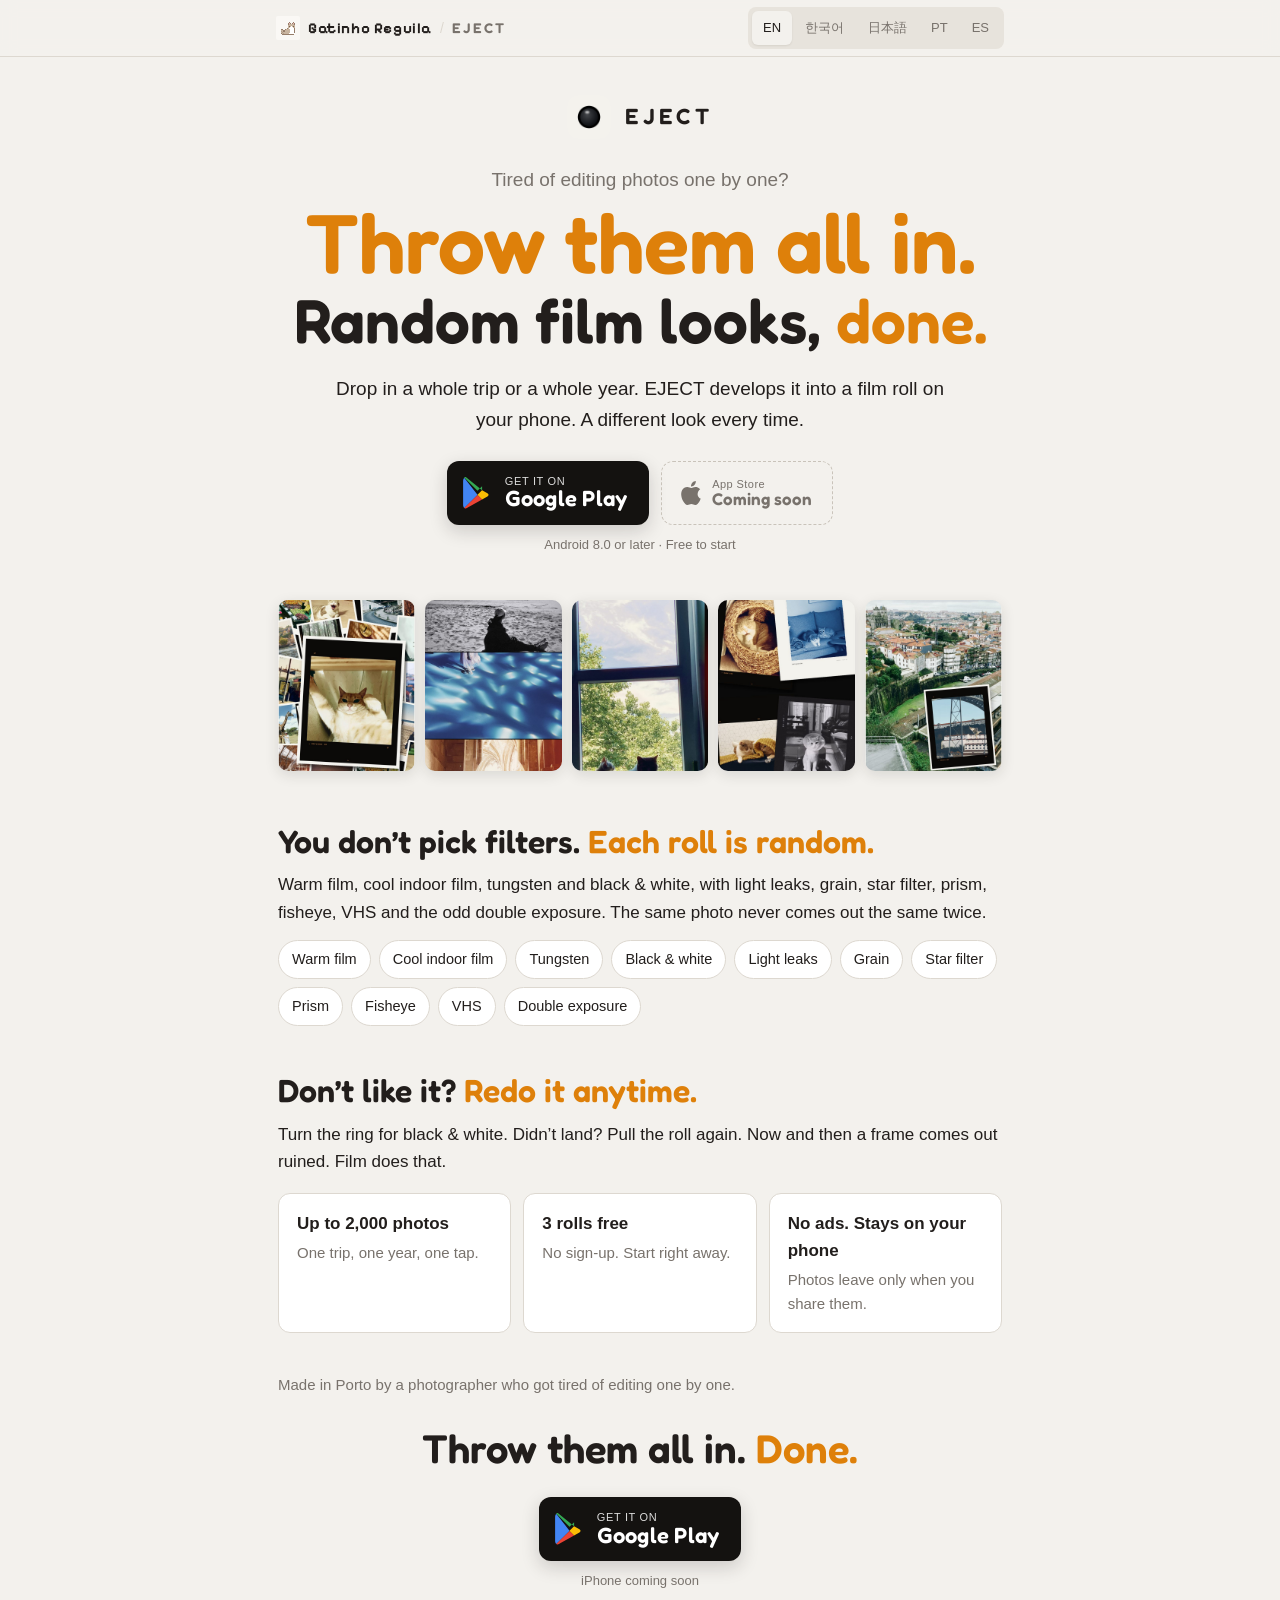
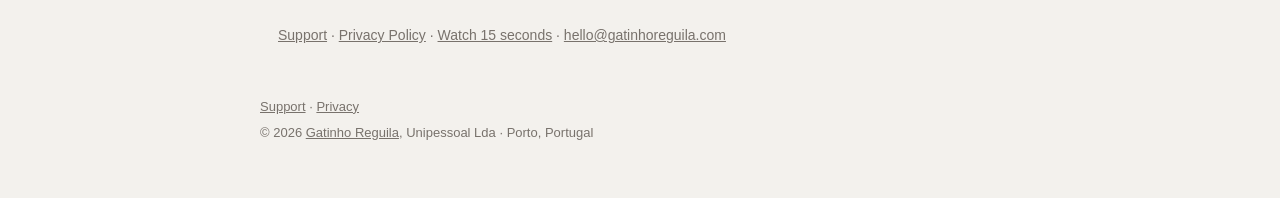
==== commit 66b73056: "EJECT 페이지: 스페인어 추가, "광고 없음" 한 줄 - 광고 대상이 한국·포르투갈·스페인·미국으로 바뀌어 ES 섹션 추가(일본어는 유지). 일본어·스페인어는 이 페이지에만 있" ====
--- a/eject/index.html
+++ b/eject/index.html
@@ -16,7 +16,7 @@
 <link rel="preconnect" href="https://fonts.googleapis.com">
 <link rel="preconnect" href="https://fonts.gstatic.com" crossorigin>
 <link rel="stylesheet" href="https://fonts.googleapis.com/css2?family=Jua&family=Fredoka:wght@400;600&family=Zen+Maru+Gothic:wght@500;700&family=Pixelify+Sans:wght@700&display=swap">
-<script>(function(){try{var r=document.documentElement,l=localStorage.getItem("grgs.lang"),j=localStorage.getItem("grgs.lang.ja");if(j==="1")l="ja";if(!l){var n=(navigator.language||"").toLowerCase();l=n.indexOf("ko")===0?"ko":n.indexOf("ja")===0?"ja":n.indexOf("pt")===0?"pt":"en"}if(l==="ko"||l==="pt"||l==="ja")r.setAttribute("data-lang",l)}catch(e){}})();</script>
+<script>(function(){try{var r=document.documentElement,l=localStorage.getItem("grgs.lang"),j=localStorage.getItem("grgs.lang.x");if(j==="ja"||j==="es")l=j;if(!l){var n=(navigator.language||"").toLowerCase();l=n.indexOf("ko")===0?"ko":n.indexOf("ja")===0?"ja":n.indexOf("pt")===0?"pt":n.indexOf("es")===0?"es":"en"}if(l==="ko"||l==="pt"||l==="ja"||l==="es")r.setAttribute("data-lang",l)}catch(e){}})();</script>
 <style>
 :root{--paper:#F3F1ED;--ink:#221E1C;--soft:#78726C;--line:#DDD8D0;--card:#FFFFFF;--amb:#DE800A;color-scheme:light}
 *{box-sizing:border-box}
@@ -38,9 +38,9 @@
 @media (max-width:480px){.crumb .home{font-size:0;gap:0}.lang button{padding:0 9px}}
 /* 언어 */
 main>section[lang]{display:none}
-html[data-lang="en"] section[lang="en"],html[data-lang="ko"] section[lang="ko"],html[data-lang="pt"] section[lang="pt-PT"],html[data-lang="ja"] section[lang="ja"]{display:block}
-.en,.ko,.pt,.ja{display:none}
-html[data-lang="en"] .en,html[data-lang="ko"] .ko,html[data-lang="pt"] .pt,html[data-lang="ja"] .ja{display:inline}
+html[data-lang="en"] section[lang="en"],html[data-lang="ko"] section[lang="ko"],html[data-lang="pt"] section[lang="pt-PT"],html[data-lang="ja"] section[lang="ja"],html[data-lang="es"] section[lang="es"]{display:block}
+.en,.ko,.pt,.ja,.es{display:none}
+html[data-lang="en"] .en,html[data-lang="ko"] .ko,html[data-lang="pt"] .pt,html[data-lang="ja"] .ja,html[data-lang="es"] .es{display:inline}
 /* 글꼴: 안 B */
 .h,h1,h2{font-family:Fredoka,"Apple SD Gothic Neo",sans-serif;font-weight:600;letter-spacing:0}
 [lang="ko"] .h,[lang="ko"] h1,[lang="ko"] h2{font-family:Jua,"Apple SD Gothic Neo","Noto Sans KR",sans-serif;font-weight:400}
@@ -109,7 +109,7 @@
 </style>
 </head>
 <body>
-<header class="bar"><div class="bar-in"><div class="crumb"><a class="home" href="../">Gatinho Reguila</a><span class="sep" aria-hidden="true">/</span><a class="mark" href="./">EJECT</a></div><nav class="lang" aria-label="Language"><button type="button" data-lang="en" aria-pressed="true">EN</button><button type="button" data-lang="ko" aria-pressed="false">한국어</button><button type="button" data-lang="ja" aria-pressed="false">日本語</button><button type="button" data-lang="pt" aria-pressed="false">PT</button></nav></div></header>
+<header class="bar"><div class="bar-in"><div class="crumb"><a class="home" href="../">Gatinho Reguila</a><span class="sep" aria-hidden="true">/</span><a class="mark" href="./">EJECT</a></div><nav class="lang" aria-label="Language"><button type="button" data-lang="en" aria-pressed="true">EN</button><button type="button" data-lang="ko" aria-pressed="false">한국어</button><button type="button" data-lang="ja" aria-pressed="false">日本語</button><button type="button" data-lang="pt" aria-pressed="false">PT</button><button type="button" data-lang="es" aria-pressed="false">ES</button></nav></div></header>
 <main class="wrap">
 
 
@@ -131,7 +131,7 @@
 <div class="three">
   <div><b>Up to 2,000 photos</b><p>One trip, one year, one tap.</p></div>
   <div><b>3 rolls free</b><p>No sign-up. Start right away.</p></div>
-  <div><b>Stays on your phone</b><p>Photos leave only when you share them.</p></div>
+  <div><b>No ads. Stays on your phone</b><p>Photos leave only when you share them.</p></div>
 </div>
 <p class="by">Made in Porto by a photographer who got tired of editing one by one.</p>
 <div class="end"><p class="h">Throw them all in. <em>Done.</em></p><div class="stores"><a class="play" href="https://play.google.com/store/apps/details?id=com.gatinhoreguila.eject" rel="noopener"><svg viewBox="0 0 30 32" aria-hidden="true"><path d="M1.2 1.1C.5 1.8.1 2.9.1 4.3v23.4c0 1.4.4 2.5 1.1 3.2l.2.2L14.5 18v-.3L1.4.9l-.2.2z" fill="#4285F4"/><path d="M19 22.6 14.5 18v-.3l4.5-4.5.1.1 5.3 3c1.5.9 1.5 2.3 0 3.1l-5.3 3-.1.2z" fill="#FBBC04"/><path d="M19.1 22.4 14.5 17.9 1.2 31.1c.5.5 1.3.6 2.2.1l15.7-8.8" fill="#EA4335"/><path d="M19.1 13.3 3.4.4C2.5-.1 1.7 0 1.2.5l13.3 13.3 4.6-4.5z" fill="#34A853"/></svg><span class="lbl"><small>Get it on</small><strong>Google Play</strong></span></a></div><p class="fine">iPhone coming soon</p></div>
@@ -156,7 +156,7 @@
 <div class="three">
   <div><b>한 번에 2,000장</b><p>여행 한 번, 1년 치, 버튼 한 번.</p></div>
   <div><b>3롤은 무료</b><p>가입 없이 바로 시작해요.</p></div>
-  <div><b>폰 밖으로 안 나가요</b><p>사진은 직접 공유할 때만 나가요.</p></div>
+  <div><b>광고 없음, 폰 밖으로 안 나가요</b><p>사진은 직접 공유할 때만 나가요.</p></div>
 </div>
 <p class="by">포르투에서, 하나하나 보정하는 게 지겨워진 사진가가 만들었어요.</p>
 <div class="end"><p class="h">왕창 넣으면 <em>끝.</em></p><div class="stores"><a class="play" href="https://play.google.com/store/apps/details?id=com.gatinhoreguila.eject" rel="noopener"><svg viewBox="0 0 30 32" aria-hidden="true"><path d="M1.2 1.1C.5 1.8.1 2.9.1 4.3v23.4c0 1.4.4 2.5 1.1 3.2l.2.2L14.5 18v-.3L1.4.9l-.2.2z" fill="#4285F4"/><path d="M19 22.6 14.5 18v-.3l4.5-4.5.1.1 5.3 3c1.5.9 1.5 2.3 0 3.1l-5.3 3-.1.2z" fill="#FBBC04"/><path d="M19.1 22.4 14.5 17.9 1.2 31.1c.5.5 1.3.6 2.2.1l15.7-8.8" fill="#EA4335"/><path d="M19.1 13.3 3.4.4C2.5-.1 1.7 0 1.2.5l13.3 13.3 4.6-4.5z" fill="#34A853"/></svg><span class="lbl"><small>다운로드</small><strong>Google Play</strong></span></a></div><p class="fine">iPhone은 곧 나와요</p></div>
@@ -181,7 +181,7 @@
 <div class="three">
   <div><b>一度に2,000枚まで</b><p>旅行ひとつ、1年分、ボタンひとつ。</p></div>
   <div><b>3ロール無料</b><p>登録なしで、すぐ始められます。</p></div>
-  <div><b>スマホの外に出ません</b><p>写真は自分でシェアするときだけ。</p></div>
+  <div><b>広告なし、スマホの外に出ません</b><p>写真は自分でシェアするときだけ。</p></div>
 </div>
 <p class="by">ポルトで、1枚ずつ加工するのに疲れた写真家がつくりました。</p>
 <div class="end"><p class="h">全部入れたら、<em>終わり。</em></p><div class="stores"><a class="play" href="https://play.google.com/store/apps/details?id=com.gatinhoreguila.eject" rel="noopener"><svg viewBox="0 0 30 32" aria-hidden="true"><path d="M1.2 1.1C.5 1.8.1 2.9.1 4.3v23.4c0 1.4.4 2.5 1.1 3.2l.2.2L14.5 18v-.3L1.4.9l-.2.2z" fill="#4285F4"/><path d="M19 22.6 14.5 18v-.3l4.5-4.5.1.1 5.3 3c1.5.9 1.5 2.3 0 3.1l-5.3 3-.1.2z" fill="#FBBC04"/><path d="M19.1 22.4 14.5 17.9 1.2 31.1c.5.5 1.3.6 2.2.1l15.7-8.8" fill="#EA4335"/><path d="M19.1 13.3 3.4.4C2.5-.1 1.7 0 1.2.5l13.3 13.3 4.6-4.5z" fill="#34A853"/></svg><span class="lbl"><small>ダウンロード</small><strong>Google Play</strong></span></a></div><p class="fine">iPhone版は近日公開</p></div>
@@ -206,22 +206,47 @@
 <div class="three">
   <div><b>Até 2000 fotos</b><p>Uma viagem, um ano, um toque.</p></div>
   <div><b>3 rolos grátis</b><p>Sem registo. Começa já.</p></div>
-  <div><b>Fica no teu telemóvel</b><p>As fotos só saem quando as partilhas.</p></div>
+  <div><b>Sem anúncios. Fica no teu telemóvel</b><p>As fotos só saem quando as partilhas.</p></div>
 </div>
 <p class="by">Feita no Porto por um fotógrafo que se fartou de editar uma a uma.</p>
 <div class="end"><p class="h">Atira-as todas. <em>Pronto.</em></p><div class="stores"><a class="play" href="https://play.google.com/store/apps/details?id=com.gatinhoreguila.eject" rel="noopener"><svg viewBox="0 0 30 32" aria-hidden="true"><path d="M1.2 1.1C.5 1.8.1 2.9.1 4.3v23.4c0 1.4.4 2.5 1.1 3.2l.2.2L14.5 18v-.3L1.4.9l-.2.2z" fill="#4285F4"/><path d="M19 22.6 14.5 18v-.3l4.5-4.5.1.1 5.3 3c1.5.9 1.5 2.3 0 3.1l-5.3 3-.1.2z" fill="#FBBC04"/><path d="M19.1 22.4 14.5 17.9 1.2 31.1c.5.5 1.3.6 2.2.1l15.7-8.8" fill="#EA4335"/><path d="M19.1 13.3 3.4.4C2.5-.1 1.7 0 1.2.5l13.3 13.3 4.6-4.5z" fill="#34A853"/></svg><span class="lbl"><small>Disponível no</small><strong>Google Play</strong></span></a></div><p class="fine">iPhone em breve</p></div>
 <p class="links"><a href="support/">Suporte</a> · <a href="privacy/">Política de Privacidade</a> · <a href="https://www.youtube.com/watch?v=JAmOI3M1YZo">Ver 15 segundos</a> · <a href="mailto:hello@gatinhoreguila.com">hello@gatinhoreguila.com</a></p>
 </section>
+
+<section id="es" lang="es">
+<div class="hero">
+  <a class="logo" href="./"><img src="icon.png" alt="" width="44" height="44"><b>EJECT</b></a>
+  <p class="q">¿Harto de retocar fotos una a una?</p>
+  <h1 class="big"><span class="xl"><em>Mételas todas.</em></span><br>Filtros al azar, carrete <em>solo.</em></h1>
+  <p class="sub">Mete un viaje entero o un año entero. EJECT lo revela en un carrete de película, en tu móvil. Un look distinto cada vez.</p>
+  <div class="stores"><a class="play" href="https://play.google.com/store/apps/details?id=com.gatinhoreguila.eject" rel="noopener"><svg viewBox="0 0 30 32" aria-hidden="true"><path d="M1.2 1.1C.5 1.8.1 2.9.1 4.3v23.4c0 1.4.4 2.5 1.1 3.2l.2.2L14.5 18v-.3L1.4.9l-.2.2z" fill="#4285F4"/><path d="M19 22.6 14.5 18v-.3l4.5-4.5.1.1 5.3 3c1.5.9 1.5 2.3 0 3.1l-5.3 3-.1.2z" fill="#FBBC04"/><path d="M19.1 22.4 14.5 17.9 1.2 31.1c.5.5 1.3.6 2.2.1l15.7-8.8" fill="#EA4335"/><path d="M19.1 13.3 3.4.4C2.5-.1 1.7 0 1.2.5l13.3 13.3 4.6-4.5z" fill="#34A853"/></svg><span class="lbl"><small>Disponible en</small><strong>Google Play</strong></span></a><span class="apple" aria-disabled="true"><svg viewBox="0 0 24 28" aria-hidden="true"><path d="M19.6 14.9c0-3 2.5-4.5 2.6-4.6-1.4-2.1-3.6-2.4-4.4-2.4-1.9-.2-3.7 1.1-4.6 1.1-1 0-2.4-1.1-4-1-2 0-3.9 1.2-5 3-2.1 3.7-.5 9.1 1.5 12.1 1 1.5 2.2 3.1 3.8 3 1.5-.1 2.1-1 3.9-1s2.4 1 4 .9c1.7 0 2.7-1.5 3.7-3 1.2-1.7 1.6-3.3 1.7-3.4-.1 0-3.2-1.2-3.2-4.7zM16.6 5.8c.8-1 1.4-2.4 1.2-3.8-1.2.1-2.7.8-3.5 1.8-.8.9-1.4 2.3-1.3 3.7 1.4.1 2.8-.7 3.6-1.7z"/></svg><span class="lbl"><small>App Store</small><strong>Muy pronto</strong></span></span></div>
+  <p class="fine">Android 8.0 o posterior · Empieza gratis</p>
+</div>
+<div class="strip" aria-label="Fotos reveladas con EJECT"><img src="../img/eject-b/01.jpg" alt="" width="720" height="900" loading="eager"><img src="../img/eject-b/02.jpg" alt="" width="720" height="900" loading="eager"><img src="../img/eject-b/04.jpg" alt="" width="720" height="900" loading="lazy"><img src="../img/eject-b/06.jpg" alt="" width="720" height="900" loading="lazy"><img src="../img/eject-b/08.jpg" alt="" width="720" height="900" loading="lazy"></div>
+<h2>No eliges filtros. <em>Cada carrete es al azar.</em></h2>
+<p>Carrete cálido, carrete frío de interior, tungsteno, blanco y negro, con fugas de luz, grano, destellos de estrella, prisma, ojo de pez, VHS y, de vez en cuando, doble exposición. La misma foto nunca sale igual dos veces.</p>
+<ul class="looks"><li>Carrete cálido</li><li>Carrete frío de interior</li><li>Tungsteno</li><li>Blanco y negro</li><li>Fugas de luz</li><li>Grano</li><li>Destellos de estrella</li><li>Prisma</li><li>Ojo de pez</li><li>VHS</li><li>Doble exposición</li></ul>
+<h2>¿No te convence? <em>Otra vez, cuando quieras.</em></h2>
+<p>Gira el anillo para blanco y negro. ¿No ha salido? Saca el carrete otra vez. De vez en cuando sale una foto estropeada. El carrete es así.</p>
+<div class="three">
+  <div><b>Hasta 2000 fotos</b><p>Un viaje, un año, un toque.</p></div>
+  <div><b>3 carretes gratis</b><p>Sin registro. Empieza ya.</p></div>
+  <div><b>Sin anuncios. Se queda en tu móvil</b><p>Las fotos solo salen cuando tú las compartes.</p></div>
+</div>
+<p class="by">Hecha en Oporto por un fotógrafo harto de retocar una a una.</p>
+<div class="end"><p class="h">Mételas todas. <em>Listo.</em></p><div class="stores"><a class="play" href="https://play.google.com/store/apps/details?id=com.gatinhoreguila.eject" rel="noopener"><svg viewBox="0 0 30 32" aria-hidden="true"><path d="M1.2 1.1C.5 1.8.1 2.9.1 4.3v23.4c0 1.4.4 2.5 1.1 3.2l.2.2L14.5 18v-.3L1.4.9l-.2.2z" fill="#4285F4"/><path d="M19 22.6 14.5 18v-.3l4.5-4.5.1.1 5.3 3c1.5.9 1.5 2.3 0 3.1l-5.3 3-.1.2z" fill="#FBBC04"/><path d="M19.1 22.4 14.5 17.9 1.2 31.1c.5.5 1.3.6 2.2.1l15.7-8.8" fill="#EA4335"/><path d="M19.1 13.3 3.4.4C2.5-.1 1.7 0 1.2.5l13.3 13.3 4.6-4.5z" fill="#34A853"/></svg><span class="lbl"><small>Disponible en</small><strong>Google Play</strong></span></a></div><p class="fine">iPhone muy pronto</p></div>
+<p class="links"><a href="support/">Soporte</a> · <a href="privacy/">Política de privacidad</a> · <a href="https://www.youtube.com/watch?v=JAmOI3M1YZo">Ver 15 segundos</a> · <a href="mailto:hello@gatinhoreguila.com">hello@gatinhoreguila.com</a></p>
+</section>
 </main>
 <footer class="wrap foot">
-<p><a href="support/"><span class="en">Support</span><span class="ko">지원</span><span class="ja">サポート</span><span class="pt">Suporte</span></a> · <a href="privacy/"><span class="en">Privacy</span><span class="ko">개인정보</span><span class="ja">プライバシー</span><span class="pt">Privacidade</span></a></p>
+<p><a href="support/"><span class="en">Support</span><span class="ko">지원</span><span class="ja">サポート</span><span class="pt">Suporte</span><span class="es">Soporte</span></a> · <a href="privacy/"><span class="en">Privacy</span><span class="ko">개인정보</span><span class="ja">プライバシー</span><span class="pt">Privacidade</span><span class="es">Privacidad</span></a></p>
 <p>© 2026 <a href="../">Gatinho Reguila</a>, Unipessoal Lda · Porto, Portugal</p>
 </footer>
-<div class="dock" id="dock"><a class="play" href="https://play.google.com/store/apps/details?id=com.gatinhoreguila.eject" rel="noopener"><svg viewBox="0 0 30 32" aria-hidden="true"><path d="M1.2 1.1C.5 1.8.1 2.9.1 4.3v23.4c0 1.4.4 2.5 1.1 3.2l.2.2L14.5 18v-.3L1.4.9l-.2.2z" fill="#4285F4"/><path d="M19 22.6 14.5 18v-.3l4.5-4.5.1.1 5.3 3c1.5.9 1.5 2.3 0 3.1l-5.3 3-.1.2z" fill="#FBBC04"/><path d="M19.1 22.4 14.5 17.9 1.2 31.1c.5.5 1.3.6 2.2.1l15.7-8.8" fill="#EA4335"/><path d="M19.1 13.3 3.4.4C2.5-.1 1.7 0 1.2.5l13.3 13.3 4.6-4.5z" fill="#34A853"/></svg><span class="lbl"><small><span class="en">Get it on</span><span class="ko">다운로드</span><span class="ja">ダウンロード</span><span class="pt">Disponível no</span></small><strong>Google Play</strong></span></a></div>
+<div class="dock" id="dock"><a class="play" href="https://play.google.com/store/apps/details?id=com.gatinhoreguila.eject" rel="noopener"><svg viewBox="0 0 30 32" aria-hidden="true"><path d="M1.2 1.1C.5 1.8.1 2.9.1 4.3v23.4c0 1.4.4 2.5 1.1 3.2l.2.2L14.5 18v-.3L1.4.9l-.2.2z" fill="#4285F4"/><path d="M19 22.6 14.5 18v-.3l4.5-4.5.1.1 5.3 3c1.5.9 1.5 2.3 0 3.1l-5.3 3-.1.2z" fill="#FBBC04"/><path d="M19.1 22.4 14.5 17.9 1.2 31.1c.5.5 1.3.6 2.2.1l15.7-8.8" fill="#EA4335"/><path d="M19.1 13.3 3.4.4C2.5-.1 1.7 0 1.2.5l13.3 13.3 4.6-4.5z" fill="#34A853"/></svg><span class="lbl"><small><span class="en">Get it on</span><span class="ko">다운로드</span><span class="ja">ダウンロード</span><span class="pt">Disponível no</span><span class="es">Disponible en</span></small><strong>Google Play</strong></span></a></div>
 <script>
 (function(){var r=document.documentElement,K="grgs.lang";
 function set(l){r.setAttribute("data-lang",l);r.lang=l==="pt"?"pt-PT":l;document.querySelectorAll(".lang button").forEach(function(b){b.setAttribute("aria-pressed",String(b.dataset.lang===l))});
- try{if(l==="ja"){localStorage.setItem("grgs.lang.ja","1");localStorage.setItem(K,"en")}else{localStorage.removeItem("grgs.lang.ja");localStorage.setItem(K,l)}}catch(e){}}
+ try{if(l==="ja"||l==="es"){localStorage.setItem("grgs.lang.x",l);localStorage.setItem(K,"en")}else{localStorage.removeItem("grgs.lang.x");localStorage.setItem(K,l)}}catch(e){}}
 var s=r.getAttribute("data-lang")||"en";set(s);
 document.querySelectorAll(".lang button").forEach(function(b){b.addEventListener("click",function(){set(b.dataset.lang)})});
 var d=document.getElementById("dock"),h=document.querySelector(".hero");
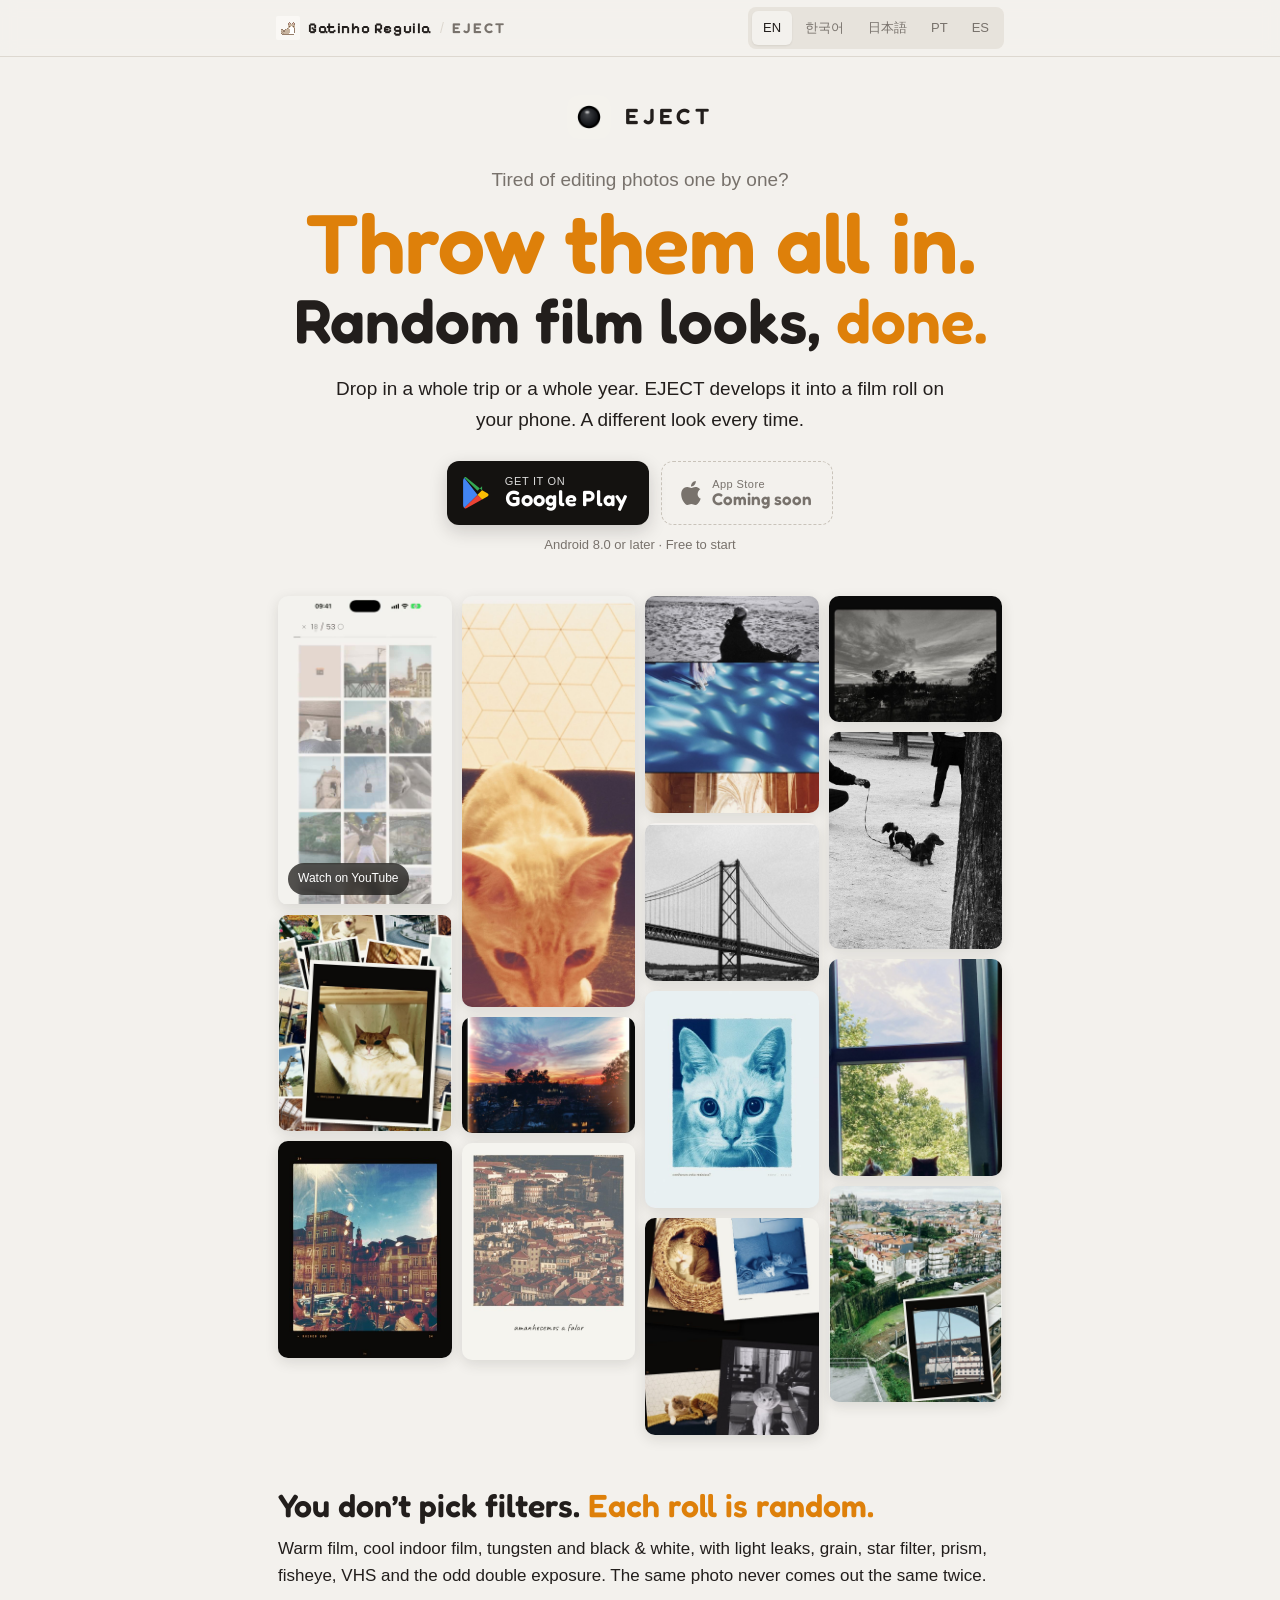
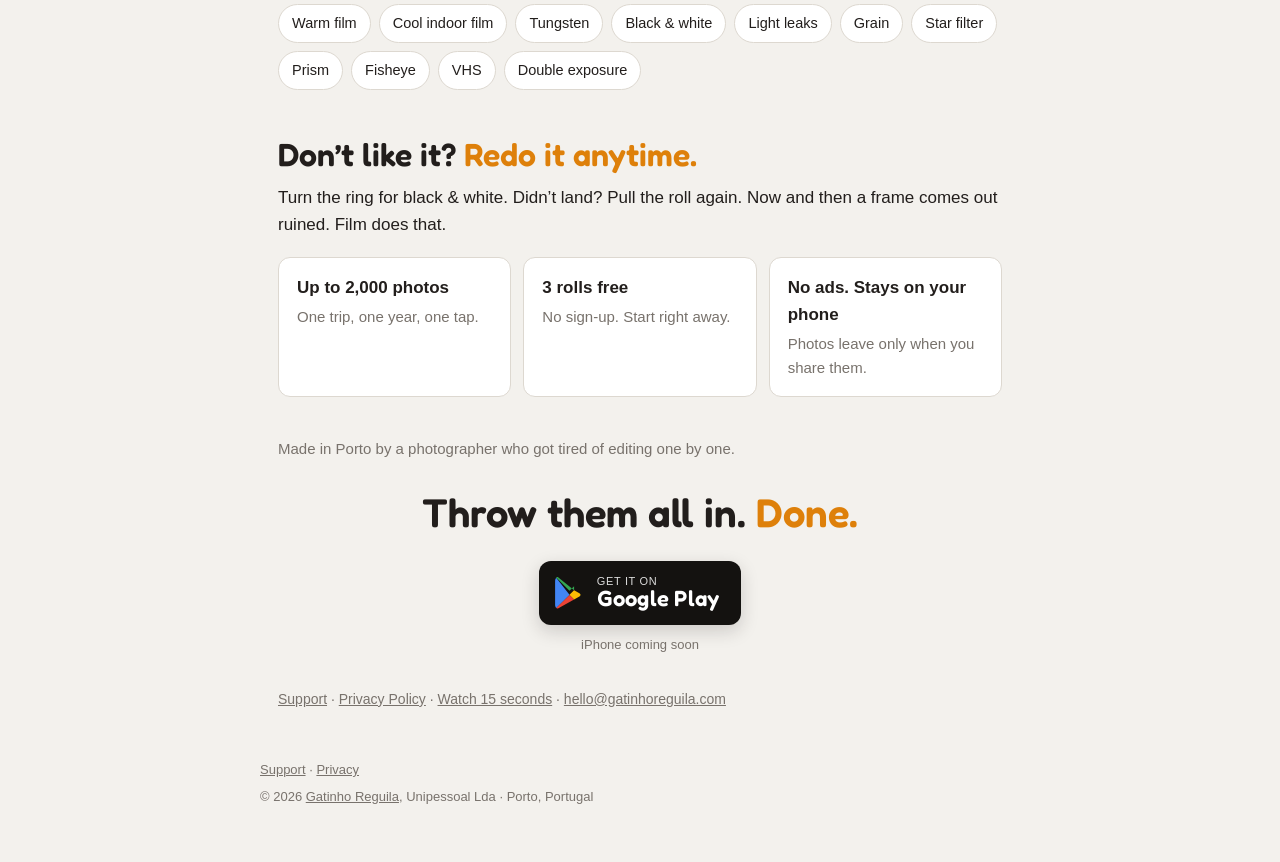
==== commit 9a60ba03: "홈페이지 전체를 안 B 느낌으로: 미색 바탕·주아체·호박색, EJECT 실제 아이콘·사진 13장·15초 영상 - 홈: theme-b.css로 색·글꼴 바꿈(밝은 테마 고정), 꼬비" ====
--- a/eject/index.html
+++ b/eject/index.html
@@ -72,12 +72,14 @@
 .apple small{font-size:11px;letter-spacing:.04em}
 .apple strong{font-size:17px;font-weight:600;font-family:Fredoka,-apple-system,sans-serif}
 .fine{font-size:13px;color:var(--soft);margin:0 0 6px}
-/* 사진 띠 */
-.strip{display:flex;gap:10px;overflow-x:auto;scroll-snap-type:x mandatory;padding:26px 18px 6px;margin:0 -18px;-webkit-overflow-scrolling:touch;scrollbar-width:none}
-.strip::-webkit-scrollbar{display:none}
-.strip img{flex:none;width:min(62vw,300px);aspect-ratio:4/5;height:auto;object-fit:cover;border-radius:10px;scroll-snap-align:center;background:#E7E3DC;box-shadow:0 4px 14px rgba(34,30,28,.12)}
-.strip img:first-child{margin-left:auto}.strip img:last-child{margin-right:auto}
-@media (min-width:700px){.strip{justify-content:center;flex-wrap:wrap;overflow:visible;margin:0;padding:30px 0 6px}.strip img{width:calc(20% - 8px)}}
+/* 사진 갤러리 */
+.gal{columns:2;column-gap:10px;padding:26px 0 6px}
+@media (min-width:700px){.gal{columns:3}}
+@media (min-width:1000px){.gal{columns:4}}
+.gal img,.gal video{display:block;width:100%;height:auto;border-radius:10px;margin:0 0 10px;break-inside:avoid;background:#E7E3DC;box-shadow:0 4px 14px rgba(34,30,28,.12)}
+.vid{position:relative;break-inside:avoid;margin:0 0 10px}
+.vid video{margin:0;aspect-ratio:9/16;object-fit:cover}
+.vid .yt{position:absolute;left:10px;bottom:10px;font-size:12px;padding:6px 10px;border-radius:999px;background:rgba(20,18,16,.72);color:#fff;text-decoration:none;backdrop-filter:blur(4px)}
 /* 본문 */
 section{padding:0 0 10px}
 h2{font-size:clamp(24px,6.4vw,32px);line-height:1.2;margin:46px 0 10px}
@@ -122,7 +124,7 @@
   <div class="stores"><a class="play" href="https://play.google.com/store/apps/details?id=com.gatinhoreguila.eject" rel="noopener"><svg viewBox="0 0 30 32" aria-hidden="true"><path d="M1.2 1.1C.5 1.8.1 2.9.1 4.3v23.4c0 1.4.4 2.5 1.1 3.2l.2.2L14.5 18v-.3L1.4.9l-.2.2z" fill="#4285F4"/><path d="M19 22.6 14.5 18v-.3l4.5-4.5.1.1 5.3 3c1.5.9 1.5 2.3 0 3.1l-5.3 3-.1.2z" fill="#FBBC04"/><path d="M19.1 22.4 14.5 17.9 1.2 31.1c.5.5 1.3.6 2.2.1l15.7-8.8" fill="#EA4335"/><path d="M19.1 13.3 3.4.4C2.5-.1 1.7 0 1.2.5l13.3 13.3 4.6-4.5z" fill="#34A853"/></svg><span class="lbl"><small>Get it on</small><strong>Google Play</strong></span></a><span class="apple" aria-disabled="true"><svg viewBox="0 0 24 28" aria-hidden="true"><path d="M19.6 14.9c0-3 2.5-4.5 2.6-4.6-1.4-2.1-3.6-2.4-4.4-2.4-1.9-.2-3.7 1.1-4.6 1.1-1 0-2.4-1.1-4-1-2 0-3.9 1.2-5 3-2.1 3.7-.5 9.1 1.5 12.1 1 1.5 2.2 3.1 3.8 3 1.5-.1 2.1-1 3.9-1s2.4 1 4 .9c1.7 0 2.7-1.5 3.7-3 1.2-1.7 1.6-3.3 1.7-3.4-.1 0-3.2-1.2-3.2-4.7zM16.6 5.8c.8-1 1.4-2.4 1.2-3.8-1.2.1-2.7.8-3.5 1.8-.8.9-1.4 2.3-1.3 3.7 1.4.1 2.8-.7 3.6-1.7z"/></svg><span class="lbl"><small>App Store</small><strong>Coming soon</strong></span></span></div>
   <p class="fine">Android 8.0 or later · Free to start</p>
 </div>
-<div class="strip" aria-label="Photos developed with EJECT"><img src="../img/eject-b/01.jpg" alt="" width="720" height="900" loading="eager"><img src="../img/eject-b/02.jpg" alt="" width="720" height="900" loading="eager"><img src="../img/eject-b/04.jpg" alt="" width="720" height="900" loading="lazy"><img src="../img/eject-b/06.jpg" alt="" width="720" height="900" loading="lazy"><img src="../img/eject-b/08.jpg" alt="" width="720" height="900" loading="lazy"></div>
+<div class="gal" aria-label="EJECT"><div class="vid"><video src="eject15.mp4" poster="poster.jpg" muted autoplay loop playsinline preload="metadata" width="720" height="1280" aria-label="EJECT, 15 seconds"></video><a class="yt" href="https://www.youtube.com/watch?v=JAmOI3M1YZo" rel="noopener"><span class="en">Watch on YouTube</span><span class="ko">유튜브에서 보기</span><span class="ja">YouTubeで見る</span><span class="pt">Ver no YouTube</span><span class="es">Ver en YouTube</span></a></div><img src="../img/eject-b/01.jpg" alt="" width="720" height="900" loading="eager"><img src="../img/eject-1.jpg" alt="" width="480" height="600" loading="eager"><img src="../img/eject-b/03.jpg" alt="" width="720" height="1706" loading="lazy"><img src="../img/eject-b/07b.jpg" alt="" width="720" height="480" loading="lazy"><img src="../img/eject-2.jpg" alt="" width="480" height="600" loading="lazy"><img src="../img/eject-b/02.jpg" alt="" width="720" height="900" loading="lazy"><img src="../img/eject-b/05.jpg" alt="" width="720" height="656" loading="lazy"><img src="../img/eject-3.jpg" alt="" width="480" height="600" loading="lazy"><img src="../img/eject-b/06.jpg" alt="" width="720" height="900" loading="lazy"><img src="../img/eject-b/07a.jpg" alt="" width="720" height="522" loading="lazy"><img src="../img/eject-4.jpg" alt="" width="480" height="600" loading="lazy"><img src="../img/eject-b/04.jpg" alt="" width="720" height="900" loading="lazy"><img src="../img/eject-b/08.jpg" alt="" width="720" height="900" loading="lazy"></div>
 <h2>You don’t pick filters. <em>Each roll is random.</em></h2>
 <p>Warm film, cool indoor film, tungsten and black &amp; white, with light leaks, grain, star filter, prism, fisheye, VHS and the odd double exposure. The same photo never comes out the same twice.</p>
 <ul class="looks"><li>Warm film</li><li>Cool indoor film</li><li>Tungsten</li><li>Black &amp; white</li><li>Light leaks</li><li>Grain</li><li>Star filter</li><li>Prism</li><li>Fisheye</li><li>VHS</li><li>Double exposure</li></ul>
@@ -147,7 +149,7 @@
   <div class="stores"><a class="play" href="https://play.google.com/store/apps/details?id=com.gatinhoreguila.eject" rel="noopener"><svg viewBox="0 0 30 32" aria-hidden="true"><path d="M1.2 1.1C.5 1.8.1 2.9.1 4.3v23.4c0 1.4.4 2.5 1.1 3.2l.2.2L14.5 18v-.3L1.4.9l-.2.2z" fill="#4285F4"/><path d="M19 22.6 14.5 18v-.3l4.5-4.5.1.1 5.3 3c1.5.9 1.5 2.3 0 3.1l-5.3 3-.1.2z" fill="#FBBC04"/><path d="M19.1 22.4 14.5 17.9 1.2 31.1c.5.5 1.3.6 2.2.1l15.7-8.8" fill="#EA4335"/><path d="M19.1 13.3 3.4.4C2.5-.1 1.7 0 1.2.5l13.3 13.3 4.6-4.5z" fill="#34A853"/></svg><span class="lbl"><small>다운로드</small><strong>Google Play</strong></span></a><span class="apple" aria-disabled="true"><svg viewBox="0 0 24 28" aria-hidden="true"><path d="M19.6 14.9c0-3 2.5-4.5 2.6-4.6-1.4-2.1-3.6-2.4-4.4-2.4-1.9-.2-3.7 1.1-4.6 1.1-1 0-2.4-1.1-4-1-2 0-3.9 1.2-5 3-2.1 3.7-.5 9.1 1.5 12.1 1 1.5 2.2 3.1 3.8 3 1.5-.1 2.1-1 3.9-1s2.4 1 4 .9c1.7 0 2.7-1.5 3.7-3 1.2-1.7 1.6-3.3 1.7-3.4-.1 0-3.2-1.2-3.2-4.7zM16.6 5.8c.8-1 1.4-2.4 1.2-3.8-1.2.1-2.7.8-3.5 1.8-.8.9-1.4 2.3-1.3 3.7 1.4.1 2.8-.7 3.6-1.7z"/></svg><span class="lbl"><small>App Store</small><strong>곧 출시</strong></span></span></div>
   <p class="fine">Android 8.0 이상 · 처음은 무료</p>
 </div>
-<div class="strip" aria-label="EJECT로 현상한 사진"><img src="../img/eject-b/01.jpg" alt="" width="720" height="900" loading="eager"><img src="../img/eject-b/02.jpg" alt="" width="720" height="900" loading="eager"><img src="../img/eject-b/04.jpg" alt="" width="720" height="900" loading="lazy"><img src="../img/eject-b/06.jpg" alt="" width="720" height="900" loading="lazy"><img src="../img/eject-b/08.jpg" alt="" width="720" height="900" loading="lazy"></div>
+<div class="gal" aria-label="EJECT"><div class="vid"><video src="eject15.mp4" poster="poster.jpg" muted autoplay loop playsinline preload="metadata" width="720" height="1280" aria-label="EJECT, 15 seconds"></video><a class="yt" href="https://www.youtube.com/watch?v=JAmOI3M1YZo" rel="noopener"><span class="en">Watch on YouTube</span><span class="ko">유튜브에서 보기</span><span class="ja">YouTubeで見る</span><span class="pt">Ver no YouTube</span><span class="es">Ver en YouTube</span></a></div><img src="../img/eject-b/01.jpg" alt="" width="720" height="900" loading="eager"><img src="../img/eject-1.jpg" alt="" width="480" height="600" loading="eager"><img src="../img/eject-b/03.jpg" alt="" width="720" height="1706" loading="lazy"><img src="../img/eject-b/07b.jpg" alt="" width="720" height="480" loading="lazy"><img src="../img/eject-2.jpg" alt="" width="480" height="600" loading="lazy"><img src="../img/eject-b/02.jpg" alt="" width="720" height="900" loading="lazy"><img src="../img/eject-b/05.jpg" alt="" width="720" height="656" loading="lazy"><img src="../img/eject-3.jpg" alt="" width="480" height="600" loading="lazy"><img src="../img/eject-b/06.jpg" alt="" width="720" height="900" loading="lazy"><img src="../img/eject-b/07a.jpg" alt="" width="720" height="522" loading="lazy"><img src="../img/eject-4.jpg" alt="" width="480" height="600" loading="lazy"><img src="../img/eject-b/04.jpg" alt="" width="720" height="900" loading="lazy"><img src="../img/eject-b/08.jpg" alt="" width="720" height="900" loading="lazy"></div>
 <h2>필터는 고르지 않아요. <em>매번 랜덤.</em></h2>
 <p>따뜻한 필름, 차가운 실내 필름, 텅스텐, 흑백에 빛샘, 입자, 별빛, 프리즘, 어안, VHS, 가끔 이중 노출까지. 같은 사진도 두 번 똑같이 안 나와요.</p>
 <ul class="looks"><li>따뜻한 필름</li><li>차가운 실내 필름</li><li>텅스텐</li><li>흑백</li><li>빛샘</li><li>입자</li><li>별빛</li><li>프리즘</li><li>어안</li><li>VHS</li><li>이중 노출</li></ul>
@@ -172,7 +174,7 @@
   <div class="stores"><a class="play" href="https://play.google.com/store/apps/details?id=com.gatinhoreguila.eject" rel="noopener"><svg viewBox="0 0 30 32" aria-hidden="true"><path d="M1.2 1.1C.5 1.8.1 2.9.1 4.3v23.4c0 1.4.4 2.5 1.1 3.2l.2.2L14.5 18v-.3L1.4.9l-.2.2z" fill="#4285F4"/><path d="M19 22.6 14.5 18v-.3l4.5-4.5.1.1 5.3 3c1.5.9 1.5 2.3 0 3.1l-5.3 3-.1.2z" fill="#FBBC04"/><path d="M19.1 22.4 14.5 17.9 1.2 31.1c.5.5 1.3.6 2.2.1l15.7-8.8" fill="#EA4335"/><path d="M19.1 13.3 3.4.4C2.5-.1 1.7 0 1.2.5l13.3 13.3 4.6-4.5z" fill="#34A853"/></svg><span class="lbl"><small>ダウンロード</small><strong>Google Play</strong></span></a><span class="apple" aria-disabled="true"><svg viewBox="0 0 24 28" aria-hidden="true"><path d="M19.6 14.9c0-3 2.5-4.5 2.6-4.6-1.4-2.1-3.6-2.4-4.4-2.4-1.9-.2-3.7 1.1-4.6 1.1-1 0-2.4-1.1-4-1-2 0-3.9 1.2-5 3-2.1 3.7-.5 9.1 1.5 12.1 1 1.5 2.2 3.1 3.8 3 1.5-.1 2.1-1 3.9-1s2.4 1 4 .9c1.7 0 2.7-1.5 3.7-3 1.2-1.7 1.6-3.3 1.7-3.4-.1 0-3.2-1.2-3.2-4.7zM16.6 5.8c.8-1 1.4-2.4 1.2-3.8-1.2.1-2.7.8-3.5 1.8-.8.9-1.4 2.3-1.3 3.7 1.4.1 2.8-.7 3.6-1.7z"/></svg><span class="lbl"><small>App Store</small><strong>近日公開</strong></span></span></div>
   <p class="fine">Android 8.0 以上 · 最初は無料</p>
 </div>
-<div class="strip" aria-label="EJECTで現像した写真"><img src="../img/eject-b/01.jpg" alt="" width="720" height="900" loading="eager"><img src="../img/eject-b/02.jpg" alt="" width="720" height="900" loading="eager"><img src="../img/eject-b/04.jpg" alt="" width="720" height="900" loading="lazy"><img src="../img/eject-b/06.jpg" alt="" width="720" height="900" loading="lazy"><img src="../img/eject-b/08.jpg" alt="" width="720" height="900" loading="lazy"></div>
+<div class="gal" aria-label="EJECT"><div class="vid"><video src="eject15.mp4" poster="poster.jpg" muted autoplay loop playsinline preload="metadata" width="720" height="1280" aria-label="EJECT, 15 seconds"></video><a class="yt" href="https://www.youtube.com/watch?v=JAmOI3M1YZo" rel="noopener"><span class="en">Watch on YouTube</span><span class="ko">유튜브에서 보기</span><span class="ja">YouTubeで見る</span><span class="pt">Ver no YouTube</span><span class="es">Ver en YouTube</span></a></div><img src="../img/eject-b/01.jpg" alt="" width="720" height="900" loading="eager"><img src="../img/eject-1.jpg" alt="" width="480" height="600" loading="eager"><img src="../img/eject-b/03.jpg" alt="" width="720" height="1706" loading="lazy"><img src="../img/eject-b/07b.jpg" alt="" width="720" height="480" loading="lazy"><img src="../img/eject-2.jpg" alt="" width="480" height="600" loading="lazy"><img src="../img/eject-b/02.jpg" alt="" width="720" height="900" loading="lazy"><img src="../img/eject-b/05.jpg" alt="" width="720" height="656" loading="lazy"><img src="../img/eject-3.jpg" alt="" width="480" height="600" loading="lazy"><img src="../img/eject-b/06.jpg" alt="" width="720" height="900" loading="lazy"><img src="../img/eject-b/07a.jpg" alt="" width="720" height="522" loading="lazy"><img src="../img/eject-4.jpg" alt="" width="480" height="600" loading="lazy"><img src="../img/eject-b/04.jpg" alt="" width="720" height="900" loading="lazy"><img src="../img/eject-b/08.jpg" alt="" width="720" height="900" loading="lazy"></div>
 <h2>フィルターは選びません。<em>毎回ランダム。</em></h2>
 <p>あたたかいフィルム、つめたい室内用フィルム、タングステン、モノクロに、光漏れ、粒子、星の光、プリズム、魚眼、VHS、ときどき二重露光まで。同じ写真でも二度と同じには出てきません。</p>
 <ul class="looks"><li>あたたかいフィルム</li><li>つめたい室内用フィルム</li><li>タングステン</li><li>モノクロ</li><li>光漏れ</li><li>粒子</li><li>星の光</li><li>プリズム</li><li>魚眼</li><li>VHS</li><li>二重露光</li></ul>
@@ -197,7 +199,7 @@
   <div class="stores"><a class="play" href="https://play.google.com/store/apps/details?id=com.gatinhoreguila.eject" rel="noopener"><svg viewBox="0 0 30 32" aria-hidden="true"><path d="M1.2 1.1C.5 1.8.1 2.9.1 4.3v23.4c0 1.4.4 2.5 1.1 3.2l.2.2L14.5 18v-.3L1.4.9l-.2.2z" fill="#4285F4"/><path d="M19 22.6 14.5 18v-.3l4.5-4.5.1.1 5.3 3c1.5.9 1.5 2.3 0 3.1l-5.3 3-.1.2z" fill="#FBBC04"/><path d="M19.1 22.4 14.5 17.9 1.2 31.1c.5.5 1.3.6 2.2.1l15.7-8.8" fill="#EA4335"/><path d="M19.1 13.3 3.4.4C2.5-.1 1.7 0 1.2.5l13.3 13.3 4.6-4.5z" fill="#34A853"/></svg><span class="lbl"><small>Disponível no</small><strong>Google Play</strong></span></a><span class="apple" aria-disabled="true"><svg viewBox="0 0 24 28" aria-hidden="true"><path d="M19.6 14.9c0-3 2.5-4.5 2.6-4.6-1.4-2.1-3.6-2.4-4.4-2.4-1.9-.2-3.7 1.1-4.6 1.1-1 0-2.4-1.1-4-1-2 0-3.9 1.2-5 3-2.1 3.7-.5 9.1 1.5 12.1 1 1.5 2.2 3.1 3.8 3 1.5-.1 2.1-1 3.9-1s2.4 1 4 .9c1.7 0 2.7-1.5 3.7-3 1.2-1.7 1.6-3.3 1.7-3.4-.1 0-3.2-1.2-3.2-4.7zM16.6 5.8c.8-1 1.4-2.4 1.2-3.8-1.2.1-2.7.8-3.5 1.8-.8.9-1.4 2.3-1.3 3.7 1.4.1 2.8-.7 3.6-1.7z"/></svg><span class="lbl"><small>App Store</small><strong>Em breve</strong></span></span></div>
   <p class="fine">Android 8.0 ou posterior · Começa grátis</p>
 </div>
-<div class="strip" aria-label="Fotografias reveladas com a EJECT"><img src="../img/eject-b/01.jpg" alt="" width="720" height="900" loading="eager"><img src="../img/eject-b/02.jpg" alt="" width="720" height="900" loading="eager"><img src="../img/eject-b/04.jpg" alt="" width="720" height="900" loading="lazy"><img src="../img/eject-b/06.jpg" alt="" width="720" height="900" loading="lazy"><img src="../img/eject-b/08.jpg" alt="" width="720" height="900" loading="lazy"></div>
+<div class="gal" aria-label="EJECT"><div class="vid"><video src="eject15.mp4" poster="poster.jpg" muted autoplay loop playsinline preload="metadata" width="720" height="1280" aria-label="EJECT, 15 seconds"></video><a class="yt" href="https://www.youtube.com/watch?v=JAmOI3M1YZo" rel="noopener"><span class="en">Watch on YouTube</span><span class="ko">유튜브에서 보기</span><span class="ja">YouTubeで見る</span><span class="pt">Ver no YouTube</span><span class="es">Ver en YouTube</span></a></div><img src="../img/eject-b/01.jpg" alt="" width="720" height="900" loading="eager"><img src="../img/eject-1.jpg" alt="" width="480" height="600" loading="eager"><img src="../img/eject-b/03.jpg" alt="" width="720" height="1706" loading="lazy"><img src="../img/eject-b/07b.jpg" alt="" width="720" height="480" loading="lazy"><img src="../img/eject-2.jpg" alt="" width="480" height="600" loading="lazy"><img src="../img/eject-b/02.jpg" alt="" width="720" height="900" loading="lazy"><img src="../img/eject-b/05.jpg" alt="" width="720" height="656" loading="lazy"><img src="../img/eject-3.jpg" alt="" width="480" height="600" loading="lazy"><img src="../img/eject-b/06.jpg" alt="" width="720" height="900" loading="lazy"><img src="../img/eject-b/07a.jpg" alt="" width="720" height="522" loading="lazy"><img src="../img/eject-4.jpg" alt="" width="480" height="600" loading="lazy"><img src="../img/eject-b/04.jpg" alt="" width="720" height="900" loading="lazy"><img src="../img/eject-b/08.jpg" alt="" width="720" height="900" loading="lazy"></div>
 <h2>Não escolhes filtros. <em>Cada rolo é ao acaso.</em></h2>
 <p>Película quente, película fria de interior, tungsténio, preto e branco, com fugas de luz, grão, estrelas de luz, prisma, olho de peixe, VHS e, às vezes, dupla exposição. A mesma foto nunca sai igual duas vezes.</p>
 <ul class="looks"><li>Película quente</li><li>Película fria de interior</li><li>Tungsténio</li><li>Preto e branco</li><li>Fugas de luz</li><li>Grão</li><li>Estrelas de luz</li><li>Prisma</li><li>Olho de peixe</li><li>VHS</li><li>Dupla exposição</li></ul>
@@ -222,7 +224,7 @@
   <div class="stores"><a class="play" href="https://play.google.com/store/apps/details?id=com.gatinhoreguila.eject" rel="noopener"><svg viewBox="0 0 30 32" aria-hidden="true"><path d="M1.2 1.1C.5 1.8.1 2.9.1 4.3v23.4c0 1.4.4 2.5 1.1 3.2l.2.2L14.5 18v-.3L1.4.9l-.2.2z" fill="#4285F4"/><path d="M19 22.6 14.5 18v-.3l4.5-4.5.1.1 5.3 3c1.5.9 1.5 2.3 0 3.1l-5.3 3-.1.2z" fill="#FBBC04"/><path d="M19.1 22.4 14.5 17.9 1.2 31.1c.5.5 1.3.6 2.2.1l15.7-8.8" fill="#EA4335"/><path d="M19.1 13.3 3.4.4C2.5-.1 1.7 0 1.2.5l13.3 13.3 4.6-4.5z" fill="#34A853"/></svg><span class="lbl"><small>Disponible en</small><strong>Google Play</strong></span></a><span class="apple" aria-disabled="true"><svg viewBox="0 0 24 28" aria-hidden="true"><path d="M19.6 14.9c0-3 2.5-4.5 2.6-4.6-1.4-2.1-3.6-2.4-4.4-2.4-1.9-.2-3.7 1.1-4.6 1.1-1 0-2.4-1.1-4-1-2 0-3.9 1.2-5 3-2.1 3.7-.5 9.1 1.5 12.1 1 1.5 2.2 3.1 3.8 3 1.5-.1 2.1-1 3.9-1s2.4 1 4 .9c1.7 0 2.7-1.5 3.7-3 1.2-1.7 1.6-3.3 1.7-3.4-.1 0-3.2-1.2-3.2-4.7zM16.6 5.8c.8-1 1.4-2.4 1.2-3.8-1.2.1-2.7.8-3.5 1.8-.8.9-1.4 2.3-1.3 3.7 1.4.1 2.8-.7 3.6-1.7z"/></svg><span class="lbl"><small>App Store</small><strong>Muy pronto</strong></span></span></div>
   <p class="fine">Android 8.0 o posterior · Empieza gratis</p>
 </div>
-<div class="strip" aria-label="Fotos reveladas con EJECT"><img src="../img/eject-b/01.jpg" alt="" width="720" height="900" loading="eager"><img src="../img/eject-b/02.jpg" alt="" width="720" height="900" loading="eager"><img src="../img/eject-b/04.jpg" alt="" width="720" height="900" loading="lazy"><img src="../img/eject-b/06.jpg" alt="" width="720" height="900" loading="lazy"><img src="../img/eject-b/08.jpg" alt="" width="720" height="900" loading="lazy"></div>
+<div class="gal" aria-label="EJECT"><div class="vid"><video src="eject15.mp4" poster="poster.jpg" muted autoplay loop playsinline preload="metadata" width="720" height="1280" aria-label="EJECT, 15 seconds"></video><a class="yt" href="https://www.youtube.com/watch?v=JAmOI3M1YZo" rel="noopener"><span class="en">Watch on YouTube</span><span class="ko">유튜브에서 보기</span><span class="ja">YouTubeで見る</span><span class="pt">Ver no YouTube</span><span class="es">Ver en YouTube</span></a></div><img src="../img/eject-b/01.jpg" alt="" width="720" height="900" loading="eager"><img src="../img/eject-1.jpg" alt="" width="480" height="600" loading="eager"><img src="../img/eject-b/03.jpg" alt="" width="720" height="1706" loading="lazy"><img src="../img/eject-b/07b.jpg" alt="" width="720" height="480" loading="lazy"><img src="../img/eject-2.jpg" alt="" width="480" height="600" loading="lazy"><img src="../img/eject-b/02.jpg" alt="" width="720" height="900" loading="lazy"><img src="../img/eject-b/05.jpg" alt="" width="720" height="656" loading="lazy"><img src="../img/eject-3.jpg" alt="" width="480" height="600" loading="lazy"><img src="../img/eject-b/06.jpg" alt="" width="720" height="900" loading="lazy"><img src="../img/eject-b/07a.jpg" alt="" width="720" height="522" loading="lazy"><img src="../img/eject-4.jpg" alt="" width="480" height="600" loading="lazy"><img src="../img/eject-b/04.jpg" alt="" width="720" height="900" loading="lazy"><img src="../img/eject-b/08.jpg" alt="" width="720" height="900" loading="lazy"></div>
 <h2>No eliges filtros. <em>Cada carrete es al azar.</em></h2>
 <p>Carrete cálido, carrete frío de interior, tungsteno, blanco y negro, con fugas de luz, grano, destellos de estrella, prisma, ojo de pez, VHS y, de vez en cuando, doble exposición. La misma foto nunca sale igual dos veces.</p>
 <ul class="looks"><li>Carrete cálido</li><li>Carrete frío de interior</li><li>Tungsteno</li><li>Blanco y negro</li><li>Fugas de luz</li><li>Grano</li><li>Destellos de estrella</li><li>Prisma</li><li>Ojo de pez</li><li>VHS</li><li>Doble exposición</li></ul>
@@ -251,7 +253,8 @@
 document.querySelectorAll(".lang button").forEach(function(b){b.addEventListener("click",function(){set(b.dataset.lang)})});
 var d=document.getElementById("dock"),h=document.querySelector(".hero");
 function on(){var y=window.scrollY||0;d.classList.toggle("on",y>(h?h.offsetHeight:500)&&y<document.body.scrollHeight-window.innerHeight-260)}
-addEventListener("scroll",on,{passive:true});on();})();
+addEventListener("scroll",on,{passive:true});on();
+if("IntersectionObserver" in window){var io=new IntersectionObserver(function(es){es.forEach(function(e){var v=e.target;if(e.isIntersecting){v.play&&v.play().catch(function(){})}else{v.pause&&v.pause()}})},{threshold:.2});document.querySelectorAll(".gal video").forEach(function(v){io.observe(v)})}})();
 </script>
 </body>
 </html>
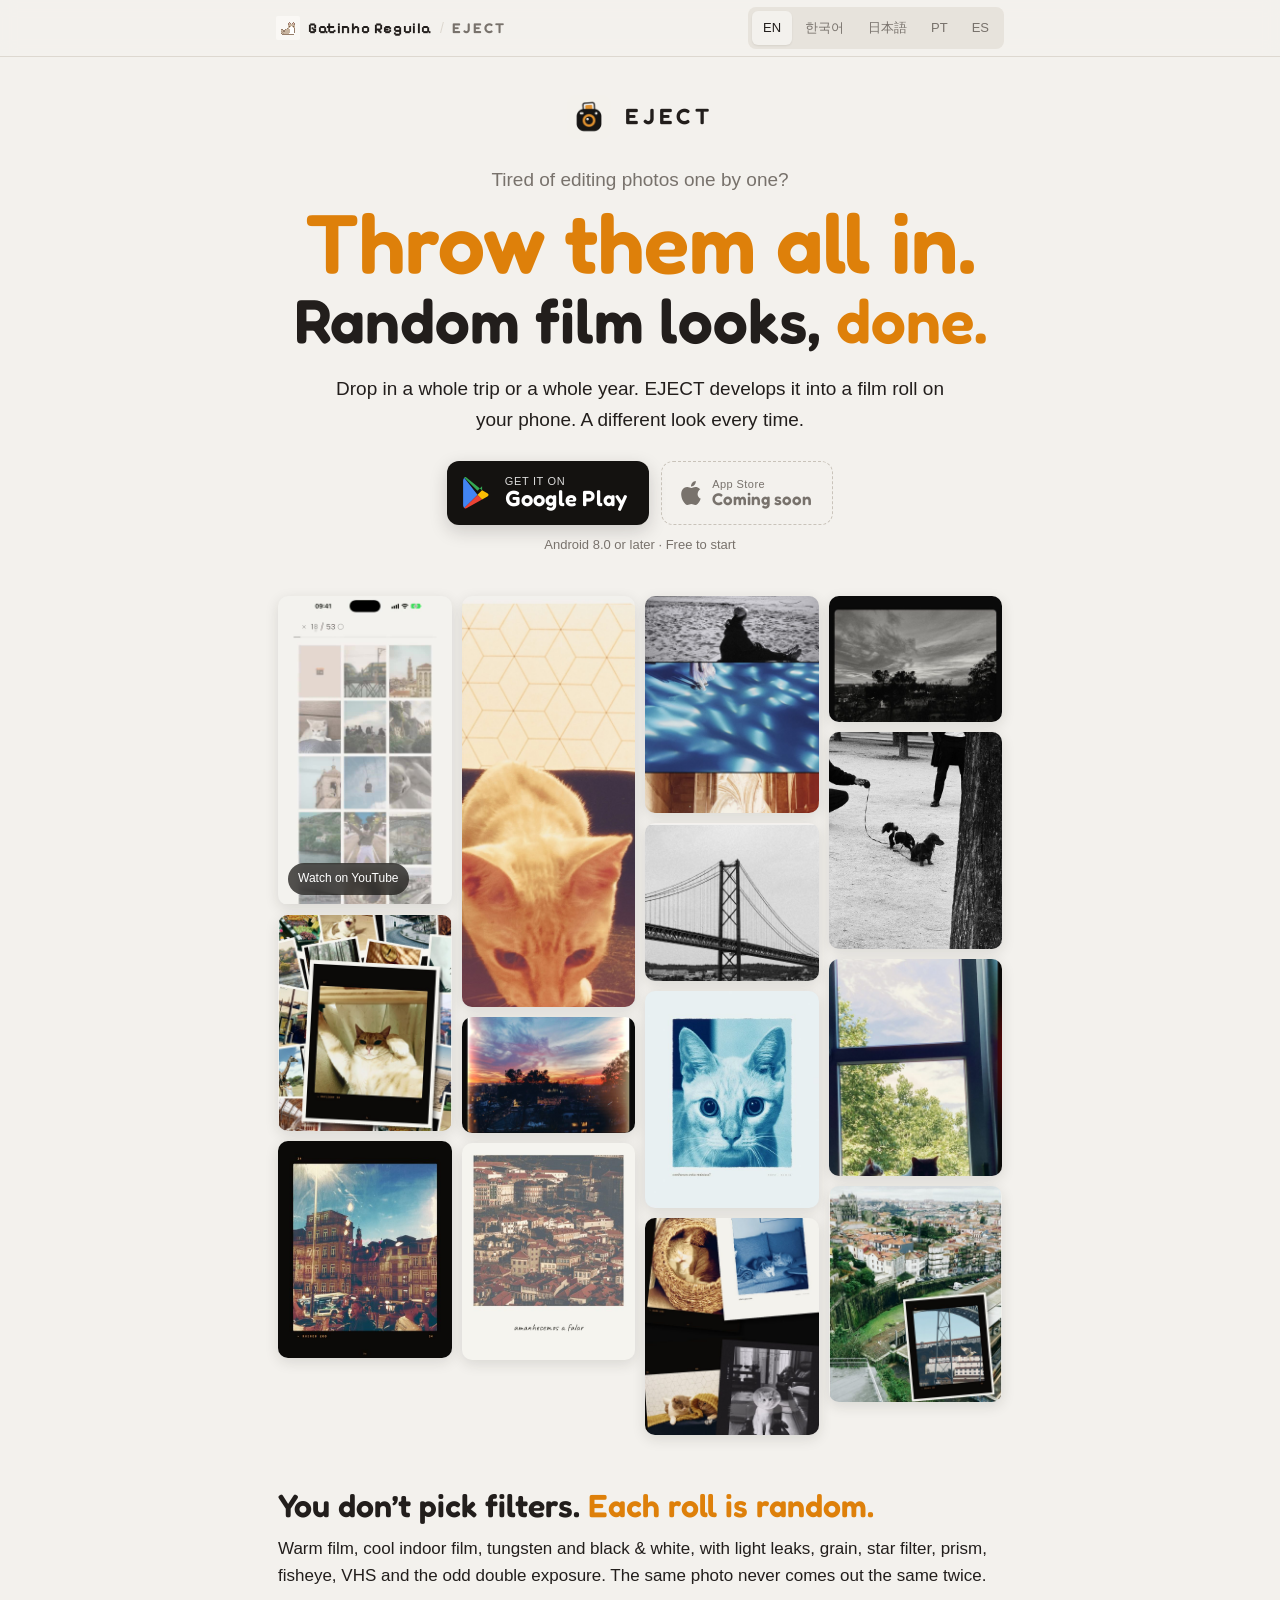
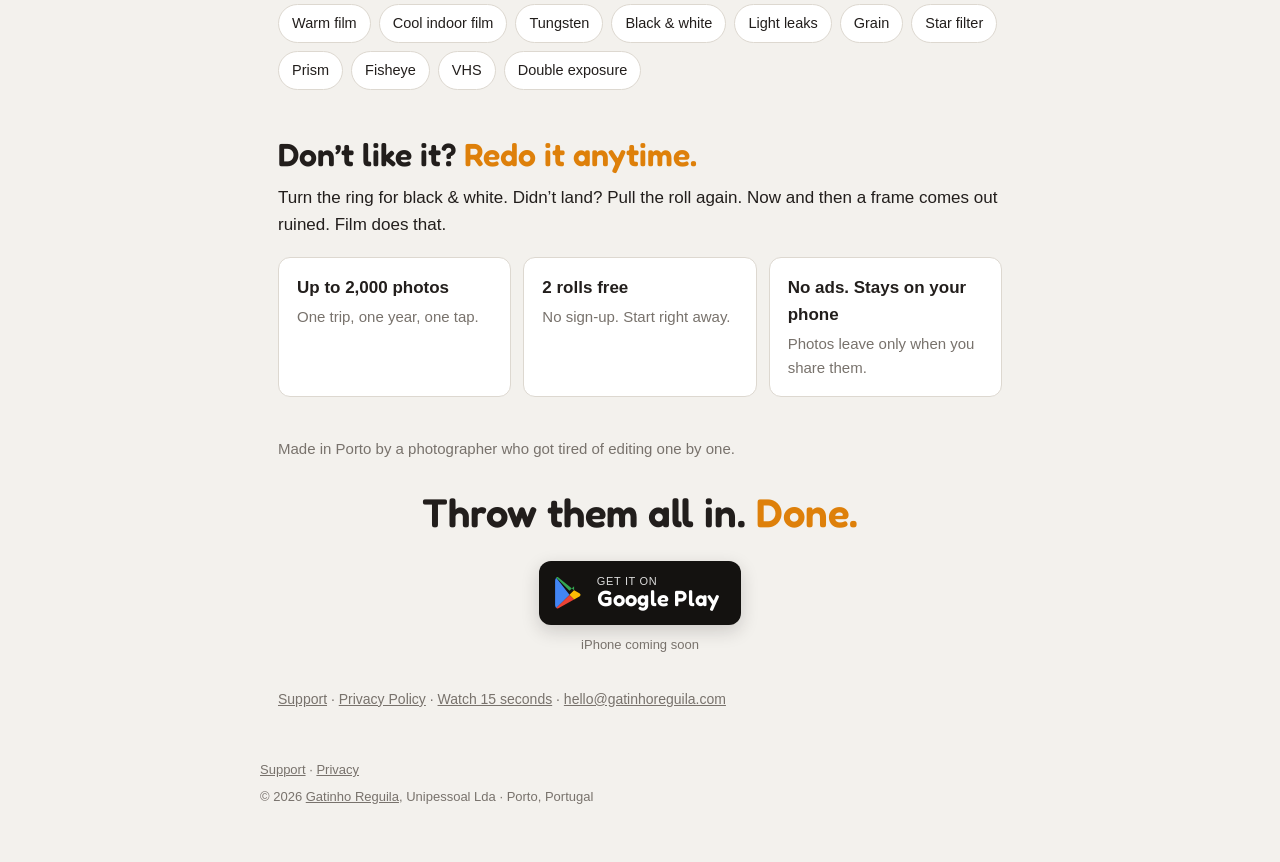
==== commit 980af6b9: "EJECT: first 2 rolls free" ====
--- a/eject/index.html
+++ b/eject/index.html
@@ -132,7 +132,7 @@
 <p>Turn the ring for black &amp; white. Didn’t land? Pull the roll again. Now and then a frame comes out ruined. Film does that.</p>
 <div class="three">
   <div><b>Up to 2,000 photos</b><p>One trip, one year, one tap.</p></div>
-  <div><b>3 rolls free</b><p>No sign-up. Start right away.</p></div>
+  <div><b>2 rolls free</b><p>No sign-up. Start right away.</p></div>
   <div><b>No ads. Stays on your phone</b><p>Photos leave only when you share them.</p></div>
 </div>
 <p class="by">Made in Porto by a photographer who got tired of editing one by one.</p>
@@ -157,7 +157,7 @@
 <p>링을 돌리면 흑백. 별로면 롤을 다시 뽑으면 돼요. 가끔 망한 컷도 한 장 나와요. 필름이 원래 그래요.</p>
 <div class="three">
   <div><b>한 번에 2,000장</b><p>여행 한 번, 1년 치, 버튼 한 번.</p></div>
-  <div><b>3롤은 무료</b><p>가입 없이 바로 시작해요.</p></div>
+  <div><b>2롤은 무료</b><p>가입 없이 바로 시작해요.</p></div>
   <div><b>광고 없음, 폰 밖으로 안 나가요</b><p>사진은 직접 공유할 때만 나가요.</p></div>
 </div>
 <p class="by">포르투에서, 하나하나 보정하는 게 지겨워진 사진가가 만들었어요.</p>
@@ -182,7 +182,7 @@
 <p>リングを回せばモノクロ。いまいちなら、ロールをもう一度。ときどき失敗したコマも1枚出てきます。フィルムって、そういうものです。</p>
 <div class="three">
   <div><b>一度に2,000枚まで</b><p>旅行ひとつ、1年分、ボタンひとつ。</p></div>
-  <div><b>3ロール無料</b><p>登録なしで、すぐ始められます。</p></div>
+  <div><b>2ロール無料</b><p>登録なしで、すぐ始められます。</p></div>
   <div><b>広告なし、スマホの外に出ません</b><p>写真は自分でシェアするときだけ。</p></div>
 </div>
 <p class="by">ポルトで、1枚ずつ加工するのに疲れた写真家がつくりました。</p>
@@ -207,7 +207,7 @@
 <p>Roda o anel para preto e branco. Não ficou? Puxa o rolo outra vez. De vez em quando sai um fotograma estragado. A película é assim.</p>
 <div class="three">
   <div><b>Até 2000 fotos</b><p>Uma viagem, um ano, um toque.</p></div>
-  <div><b>3 rolos grátis</b><p>Sem registo. Começa já.</p></div>
+  <div><b>2 rolos grátis</b><p>Sem registo. Começa já.</p></div>
   <div><b>Sem anúncios. Fica no teu telemóvel</b><p>As fotos só saem quando as partilhas.</p></div>
 </div>
 <p class="by">Feita no Porto por um fotógrafo que se fartou de editar uma a uma.</p>
@@ -232,7 +232,7 @@
 <p>Gira el anillo para blanco y negro. ¿No ha salido? Saca el carrete otra vez. De vez en cuando sale una foto estropeada. El carrete es así.</p>
 <div class="three">
   <div><b>Hasta 2000 fotos</b><p>Un viaje, un año, un toque.</p></div>
-  <div><b>3 carretes gratis</b><p>Sin registro. Empieza ya.</p></div>
+  <div><b>2 carretes gratis</b><p>Sin registro. Empieza ya.</p></div>
   <div><b>Sin anuncios. Se queda en tu móvil</b><p>Las fotos solo salen cuando tú las compartes.</p></div>
 </div>
 <p class="by">Hecha en Oporto por un fotógrafo harto de retocar una a una.</p>
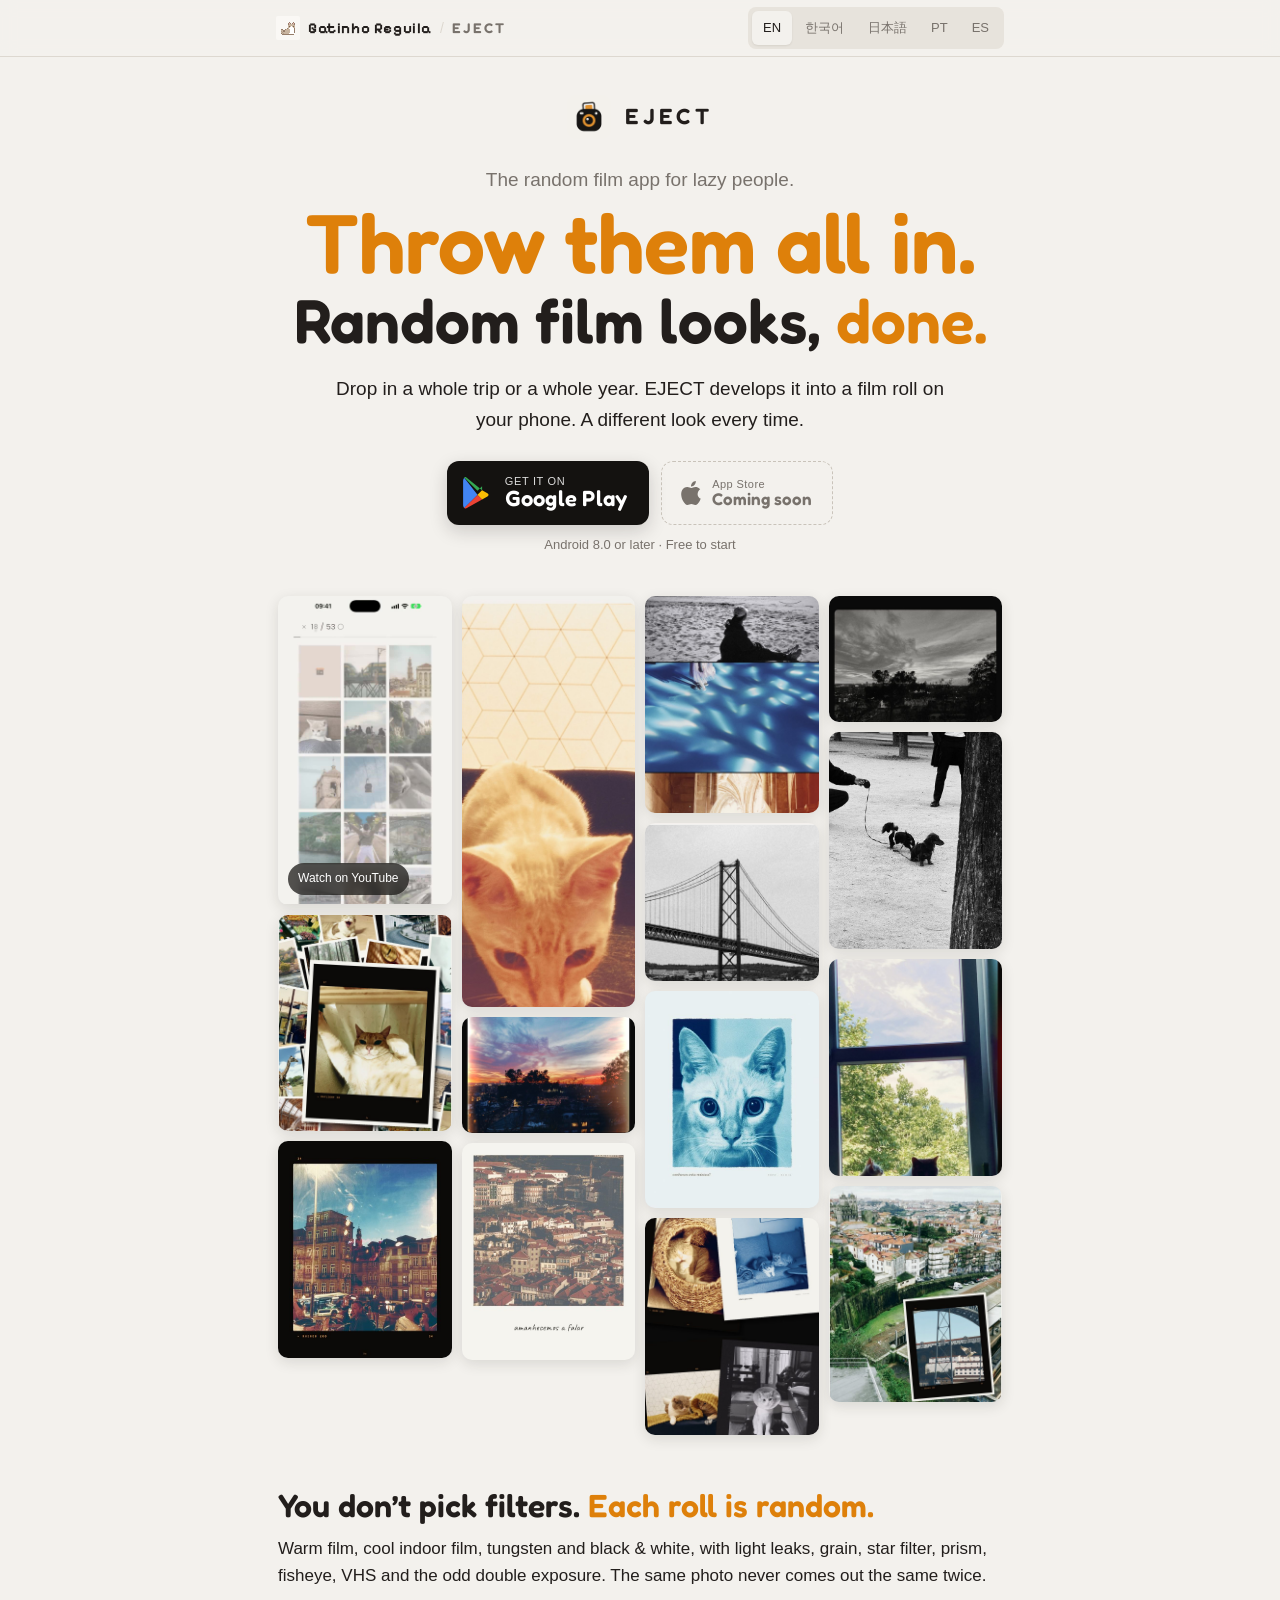
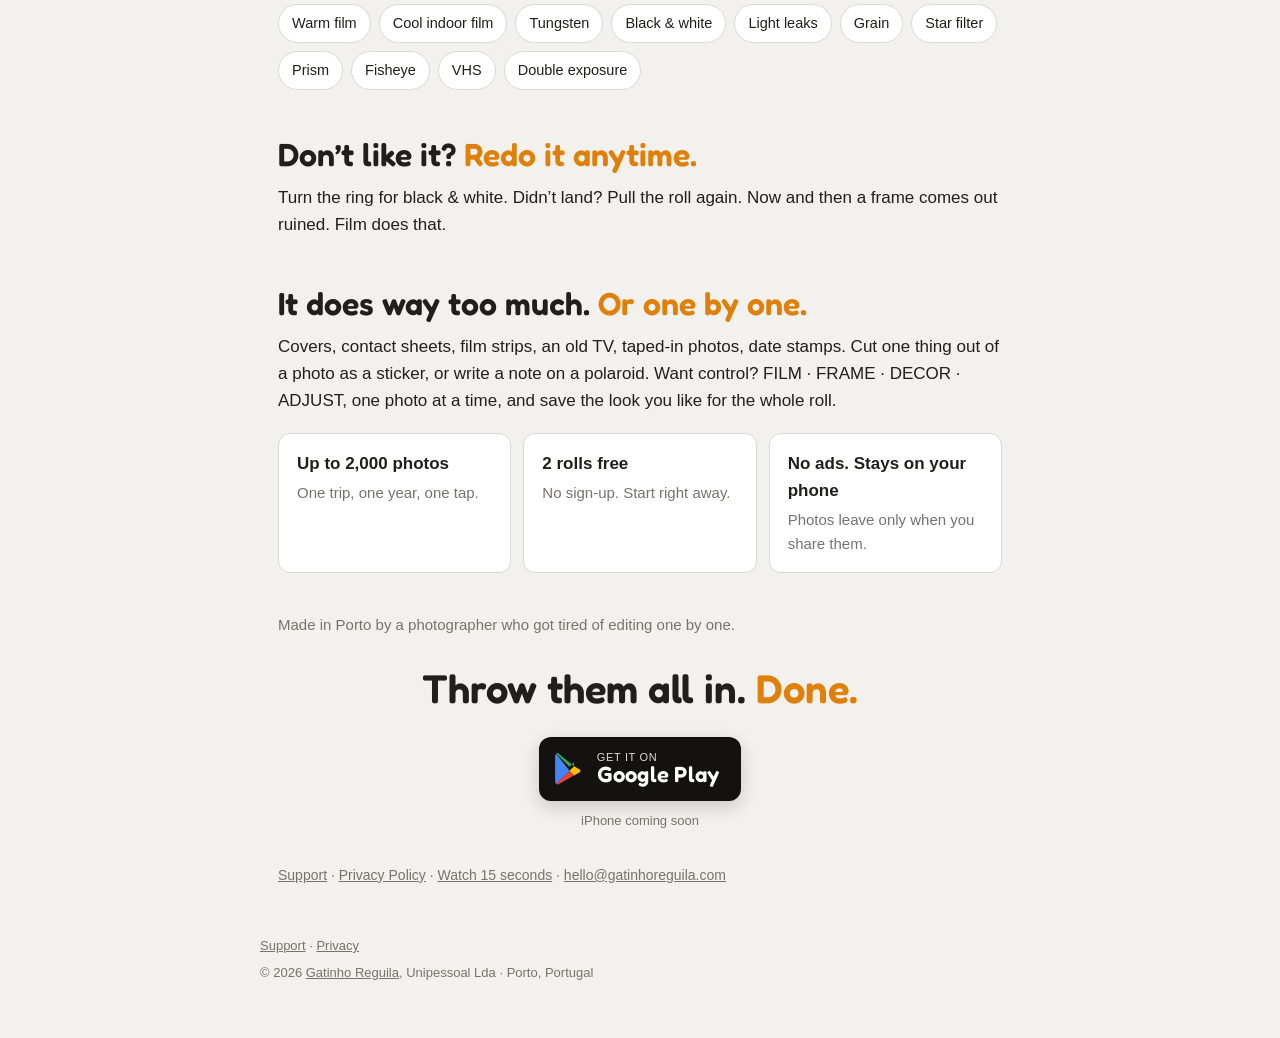
==== commit 09f89118: "EJECT: update copy, 2 free rolls" ====
--- a/eject/index.html
+++ b/eject/index.html
@@ -118,7 +118,7 @@
 <section id="en" lang="en">
 <div class="hero">
   <a class="logo" href="./"><img src="icon.png" alt="" width="44" height="44"><b>EJECT</b></a>
-  <p class="q">Tired of editing photos one by one?</p>
+  <p class="q">The random film app for lazy people.</p>
   <h1 class="big"><span class="xl"><em>Throw them all in.</em></span><br>Random film looks, <em>done.</em></h1>
   <p class="sub">Drop in a whole trip or a whole year. EJECT develops it into a film roll on your phone. A different look every time.</p>
   <div class="stores"><a class="play" href="https://play.google.com/store/apps/details?id=com.gatinhoreguila.eject" rel="noopener"><svg viewBox="0 0 30 32" aria-hidden="true"><path d="M1.2 1.1C.5 1.8.1 2.9.1 4.3v23.4c0 1.4.4 2.5 1.1 3.2l.2.2L14.5 18v-.3L1.4.9l-.2.2z" fill="#4285F4"/><path d="M19 22.6 14.5 18v-.3l4.5-4.5.1.1 5.3 3c1.5.9 1.5 2.3 0 3.1l-5.3 3-.1.2z" fill="#FBBC04"/><path d="M19.1 22.4 14.5 17.9 1.2 31.1c.5.5 1.3.6 2.2.1l15.7-8.8" fill="#EA4335"/><path d="M19.1 13.3 3.4.4C2.5-.1 1.7 0 1.2.5l13.3 13.3 4.6-4.5z" fill="#34A853"/></svg><span class="lbl"><small>Get it on</small><strong>Google Play</strong></span></a><span class="apple" aria-disabled="true"><svg viewBox="0 0 24 28" aria-hidden="true"><path d="M19.6 14.9c0-3 2.5-4.5 2.6-4.6-1.4-2.1-3.6-2.4-4.4-2.4-1.9-.2-3.7 1.1-4.6 1.1-1 0-2.4-1.1-4-1-2 0-3.9 1.2-5 3-2.1 3.7-.5 9.1 1.5 12.1 1 1.5 2.2 3.1 3.8 3 1.5-.1 2.1-1 3.9-1s2.4 1 4 .9c1.7 0 2.7-1.5 3.7-3 1.2-1.7 1.6-3.3 1.7-3.4-.1 0-3.2-1.2-3.2-4.7zM16.6 5.8c.8-1 1.4-2.4 1.2-3.8-1.2.1-2.7.8-3.5 1.8-.8.9-1.4 2.3-1.3 3.7 1.4.1 2.8-.7 3.6-1.7z"/></svg><span class="lbl"><small>App Store</small><strong>Coming soon</strong></span></span></div>
@@ -130,6 +130,8 @@
 <ul class="looks"><li>Warm film</li><li>Cool indoor film</li><li>Tungsten</li><li>Black &amp; white</li><li>Light leaks</li><li>Grain</li><li>Star filter</li><li>Prism</li><li>Fisheye</li><li>VHS</li><li>Double exposure</li></ul>
 <h2>Don’t like it? <em>Redo it anytime.</em></h2>
 <p>Turn the ring for black &amp; white. Didn’t land? Pull the roll again. Now and then a frame comes out ruined. Film does that.</p>
+<h2>It does way too much. <em>Or one by one.</em></h2>
+<p>Covers, contact sheets, film strips, an old TV, taped-in photos, date stamps. Cut one thing out of a photo as a sticker, or write a note on a polaroid. Want control? FILM · FRAME · DECOR · ADJUST, one photo at a time, and save the look you like for the whole roll.</p>
 <div class="three">
   <div><b>Up to 2,000 photos</b><p>One trip, one year, one tap.</p></div>
   <div><b>2 rolls free</b><p>No sign-up. Start right away.</p></div>
@@ -143,7 +145,7 @@
 <section id="ko" lang="ko">
 <div class="hero">
   <a class="logo" href="./"><img src="icon.png" alt="" width="44" height="44"><b>EJECT</b></a>
-  <p class="q">사진 하나하나 보정하기 귀찮으셨죠?</p>
+  <p class="q">귀차니스트를 위한 랜덤 필름앱.</p>
   <h1 class="big"><span class="xl"><em>왕창</em></span> 넣으면 끝.<br>필름롤은 <em>알아서.</em></h1>
   <p class="sub">여행 사진이든 1년 치든 한꺼번에 넣으세요. 폰 안에서 필름롤로 현상돼 나와요. 필터는 매번 랜덤이에요.</p>
   <div class="stores"><a class="play" href="https://play.google.com/store/apps/details?id=com.gatinhoreguila.eject" rel="noopener"><svg viewBox="0 0 30 32" aria-hidden="true"><path d="M1.2 1.1C.5 1.8.1 2.9.1 4.3v23.4c0 1.4.4 2.5 1.1 3.2l.2.2L14.5 18v-.3L1.4.9l-.2.2z" fill="#4285F4"/><path d="M19 22.6 14.5 18v-.3l4.5-4.5.1.1 5.3 3c1.5.9 1.5 2.3 0 3.1l-5.3 3-.1.2z" fill="#FBBC04"/><path d="M19.1 22.4 14.5 17.9 1.2 31.1c.5.5 1.3.6 2.2.1l15.7-8.8" fill="#EA4335"/><path d="M19.1 13.3 3.4.4C2.5-.1 1.7 0 1.2.5l13.3 13.3 4.6-4.5z" fill="#34A853"/></svg><span class="lbl"><small>다운로드</small><strong>Google Play</strong></span></a><span class="apple" aria-disabled="true"><svg viewBox="0 0 24 28" aria-hidden="true"><path d="M19.6 14.9c0-3 2.5-4.5 2.6-4.6-1.4-2.1-3.6-2.4-4.4-2.4-1.9-.2-3.7 1.1-4.6 1.1-1 0-2.4-1.1-4-1-2 0-3.9 1.2-5 3-2.1 3.7-.5 9.1 1.5 12.1 1 1.5 2.2 3.1 3.8 3 1.5-.1 2.1-1 3.9-1s2.4 1 4 .9c1.7 0 2.7-1.5 3.7-3 1.2-1.7 1.6-3.3 1.7-3.4-.1 0-3.2-1.2-3.2-4.7zM16.6 5.8c.8-1 1.4-2.4 1.2-3.8-1.2.1-2.7.8-3.5 1.8-.8.9-1.4 2.3-1.3 3.7 1.4.1 2.8-.7 3.6-1.7z"/></svg><span class="lbl"><small>App Store</small><strong>곧 출시</strong></span></span></div>
@@ -155,6 +157,8 @@
 <ul class="looks"><li>따뜻한 필름</li><li>차가운 실내 필름</li><li>텅스텐</li><li>흑백</li><li>빛샘</li><li>입자</li><li>별빛</li><li>프리즘</li><li>어안</li><li>VHS</li><li>이중 노출</li></ul>
 <h2>마음에 안 들면 <em>언제든 다시.</em></h2>
 <p>링을 돌리면 흑백. 별로면 롤을 다시 뽑으면 돼요. 가끔 망한 컷도 한 장 나와요. 필름이 원래 그래요.</p>
+<h2>별게 다 돼요. <em>한 장씩도 돼요.</em></h2>
+<p>표지, 밀착 인화, 필름 띠, 옛날 TV, 붙인 사진, 날짜 도장까지. 사진 속 하나만 오려 스티커로 만들고, 폴라로이드에 손글씨 메모도 적어요. 직접 만지고 싶으면 FILM · FRAME · DECOR · ADJUST로 한 장씩, 마음에 든 느낌은 저장해서 롤 전체에.</p>
 <div class="three">
   <div><b>한 번에 2,000장</b><p>여행 한 번, 1년 치, 버튼 한 번.</p></div>
   <div><b>2롤은 무료</b><p>가입 없이 바로 시작해요.</p></div>
@@ -168,7 +172,7 @@
 <section id="ja" lang="ja">
 <div class="hero">
   <a class="logo" href="./"><img src="icon.png" alt="" width="44" height="44"><b>EJECT</b></a>
-  <p class="q">写真を1枚ずつ加工するの、面倒でしょ？</p>
+  <p class="q">めんどくさがりのための、ランダムフィルムアプリ。</p>
   <h1 class="big"><span class="xl"><em>全部</em></span>入れたら終わり。<br>フィルムは<em>自動で。</em></h1>
   <p class="sub">旅行の写真も、1年分も、まとめてどうぞ。スマホの中でフィルムロールに現像されて出てきます。フィルターは毎回ランダム。</p>
   <div class="stores"><a class="play" href="https://play.google.com/store/apps/details?id=com.gatinhoreguila.eject" rel="noopener"><svg viewBox="0 0 30 32" aria-hidden="true"><path d="M1.2 1.1C.5 1.8.1 2.9.1 4.3v23.4c0 1.4.4 2.5 1.1 3.2l.2.2L14.5 18v-.3L1.4.9l-.2.2z" fill="#4285F4"/><path d="M19 22.6 14.5 18v-.3l4.5-4.5.1.1 5.3 3c1.5.9 1.5 2.3 0 3.1l-5.3 3-.1.2z" fill="#FBBC04"/><path d="M19.1 22.4 14.5 17.9 1.2 31.1c.5.5 1.3.6 2.2.1l15.7-8.8" fill="#EA4335"/><path d="M19.1 13.3 3.4.4C2.5-.1 1.7 0 1.2.5l13.3 13.3 4.6-4.5z" fill="#34A853"/></svg><span class="lbl"><small>ダウンロード</small><strong>Google Play</strong></span></a><span class="apple" aria-disabled="true"><svg viewBox="0 0 24 28" aria-hidden="true"><path d="M19.6 14.9c0-3 2.5-4.5 2.6-4.6-1.4-2.1-3.6-2.4-4.4-2.4-1.9-.2-3.7 1.1-4.6 1.1-1 0-2.4-1.1-4-1-2 0-3.9 1.2-5 3-2.1 3.7-.5 9.1 1.5 12.1 1 1.5 2.2 3.1 3.8 3 1.5-.1 2.1-1 3.9-1s2.4 1 4 .9c1.7 0 2.7-1.5 3.7-3 1.2-1.7 1.6-3.3 1.7-3.4-.1 0-3.2-1.2-3.2-4.7zM16.6 5.8c.8-1 1.4-2.4 1.2-3.8-1.2.1-2.7.8-3.5 1.8-.8.9-1.4 2.3-1.3 3.7 1.4.1 2.8-.7 3.6-1.7z"/></svg><span class="lbl"><small>App Store</small><strong>近日公開</strong></span></span></div>
@@ -180,6 +184,8 @@
 <ul class="looks"><li>あたたかいフィルム</li><li>つめたい室内用フィルム</li><li>タングステン</li><li>モノクロ</li><li>光漏れ</li><li>粒子</li><li>星の光</li><li>プリズム</li><li>魚眼</li><li>VHS</li><li>二重露光</li></ul>
 <h2>気に入らなければ、<em>いつでももう一度。</em></h2>
 <p>リングを回せばモノクロ。いまいちなら、ロールをもう一度。ときどき失敗したコマも1枚出てきます。フィルムって、そういうものです。</p>
+<h2>いろいろ出てきすぎる。<em>1枚ずつでも。</em></h2>
+<p>表紙、コンタクトシート、フィルムストリップ、古いテレビ、貼った写真、日付スタンプまで。写真の中のひとつだけ切り抜いてステッカーに、ポラロイドに手書きメモも。自分で触りたいなら FILM · FRAME · DECOR · ADJUST で1枚ずつ、気に入った雰囲気は保存してロール全体に。</p>
 <div class="three">
   <div><b>一度に2,000枚まで</b><p>旅行ひとつ、1年分、ボタンひとつ。</p></div>
   <div><b>2ロール無料</b><p>登録なしで、すぐ始められます。</p></div>
@@ -193,7 +199,7 @@
 <section id="pt" lang="pt-PT">
 <div class="hero">
   <a class="logo" href="./"><img src="icon.png" alt="" width="44" height="44"><b>EJECT</b></a>
-  <p class="q">Farto de editar fotos uma a uma?</p>
+  <p class="q">A app de película ao acaso para preguiçosos.</p>
   <h1 class="big"><span class="xl"><em>Atira-as todas.</em></span><br>Filtros ao acaso, rolo <em>sozinho.</em></h1>
   <p class="sub">Mete uma viagem inteira ou um ano inteiro. A EJECT revela tudo num rolo de película, no teu telemóvel. Um aspeto diferente de cada vez.</p>
   <div class="stores"><a class="play" href="https://play.google.com/store/apps/details?id=com.gatinhoreguila.eject" rel="noopener"><svg viewBox="0 0 30 32" aria-hidden="true"><path d="M1.2 1.1C.5 1.8.1 2.9.1 4.3v23.4c0 1.4.4 2.5 1.1 3.2l.2.2L14.5 18v-.3L1.4.9l-.2.2z" fill="#4285F4"/><path d="M19 22.6 14.5 18v-.3l4.5-4.5.1.1 5.3 3c1.5.9 1.5 2.3 0 3.1l-5.3 3-.1.2z" fill="#FBBC04"/><path d="M19.1 22.4 14.5 17.9 1.2 31.1c.5.5 1.3.6 2.2.1l15.7-8.8" fill="#EA4335"/><path d="M19.1 13.3 3.4.4C2.5-.1 1.7 0 1.2.5l13.3 13.3 4.6-4.5z" fill="#34A853"/></svg><span class="lbl"><small>Disponível no</small><strong>Google Play</strong></span></a><span class="apple" aria-disabled="true"><svg viewBox="0 0 24 28" aria-hidden="true"><path d="M19.6 14.9c0-3 2.5-4.5 2.6-4.6-1.4-2.1-3.6-2.4-4.4-2.4-1.9-.2-3.7 1.1-4.6 1.1-1 0-2.4-1.1-4-1-2 0-3.9 1.2-5 3-2.1 3.7-.5 9.1 1.5 12.1 1 1.5 2.2 3.1 3.8 3 1.5-.1 2.1-1 3.9-1s2.4 1 4 .9c1.7 0 2.7-1.5 3.7-3 1.2-1.7 1.6-3.3 1.7-3.4-.1 0-3.2-1.2-3.2-4.7zM16.6 5.8c.8-1 1.4-2.4 1.2-3.8-1.2.1-2.7.8-3.5 1.8-.8.9-1.4 2.3-1.3 3.7 1.4.1 2.8-.7 3.6-1.7z"/></svg><span class="lbl"><small>App Store</small><strong>Em breve</strong></span></span></div>
@@ -205,6 +211,8 @@
 <ul class="looks"><li>Película quente</li><li>Película fria de interior</li><li>Tungsténio</li><li>Preto e branco</li><li>Fugas de luz</li><li>Grão</li><li>Estrelas de luz</li><li>Prisma</li><li>Olho de peixe</li><li>VHS</li><li>Dupla exposição</li></ul>
 <h2>Não gostaste? <em>Outra vez, quando quiseres.</em></h2>
 <p>Roda o anel para preto e branco. Não ficou? Puxa o rolo outra vez. De vez em quando sai um fotograma estragado. A película é assim.</p>
+<h2>Faz coisas a mais. <em>Ou uma a uma.</em></h2>
+<p>Capas, provas de contacto, tiras de película, uma TV antiga, fotos coladas, datas carimbadas. Recorta uma coisa da foto como autocolante ou escreve uma nota numa polaroid. Queres mexer tu? FILM · FRAME · DECOR · ADJUST, foto a foto, e guarda o aspeto de que gostas para o rolo todo.</p>
 <div class="three">
   <div><b>Até 2000 fotos</b><p>Uma viagem, um ano, um toque.</p></div>
   <div><b>2 rolos grátis</b><p>Sem registo. Começa já.</p></div>
@@ -218,7 +226,7 @@
 <section id="es" lang="es">
 <div class="hero">
   <a class="logo" href="./"><img src="icon.png" alt="" width="44" height="44"><b>EJECT</b></a>
-  <p class="q">¿Harto de retocar fotos una a una?</p>
+  <p class="q">La app de carrete al azar para vagos.</p>
   <h1 class="big"><span class="xl"><em>Mételas todas.</em></span><br>Filtros al azar, carrete <em>solo.</em></h1>
   <p class="sub">Mete un viaje entero o un año entero. EJECT lo revela en un carrete de película, en tu móvil. Un look distinto cada vez.</p>
   <div class="stores"><a class="play" href="https://play.google.com/store/apps/details?id=com.gatinhoreguila.eject" rel="noopener"><svg viewBox="0 0 30 32" aria-hidden="true"><path d="M1.2 1.1C.5 1.8.1 2.9.1 4.3v23.4c0 1.4.4 2.5 1.1 3.2l.2.2L14.5 18v-.3L1.4.9l-.2.2z" fill="#4285F4"/><path d="M19 22.6 14.5 18v-.3l4.5-4.5.1.1 5.3 3c1.5.9 1.5 2.3 0 3.1l-5.3 3-.1.2z" fill="#FBBC04"/><path d="M19.1 22.4 14.5 17.9 1.2 31.1c.5.5 1.3.6 2.2.1l15.7-8.8" fill="#EA4335"/><path d="M19.1 13.3 3.4.4C2.5-.1 1.7 0 1.2.5l13.3 13.3 4.6-4.5z" fill="#34A853"/></svg><span class="lbl"><small>Disponible en</small><strong>Google Play</strong></span></a><span class="apple" aria-disabled="true"><svg viewBox="0 0 24 28" aria-hidden="true"><path d="M19.6 14.9c0-3 2.5-4.5 2.6-4.6-1.4-2.1-3.6-2.4-4.4-2.4-1.9-.2-3.7 1.1-4.6 1.1-1 0-2.4-1.1-4-1-2 0-3.9 1.2-5 3-2.1 3.7-.5 9.1 1.5 12.1 1 1.5 2.2 3.1 3.8 3 1.5-.1 2.1-1 3.9-1s2.4 1 4 .9c1.7 0 2.7-1.5 3.7-3 1.2-1.7 1.6-3.3 1.7-3.4-.1 0-3.2-1.2-3.2-4.7zM16.6 5.8c.8-1 1.4-2.4 1.2-3.8-1.2.1-2.7.8-3.5 1.8-.8.9-1.4 2.3-1.3 3.7 1.4.1 2.8-.7 3.6-1.7z"/></svg><span class="lbl"><small>App Store</small><strong>Muy pronto</strong></span></span></div>
@@ -230,6 +238,8 @@
 <ul class="looks"><li>Carrete cálido</li><li>Carrete frío de interior</li><li>Tungsteno</li><li>Blanco y negro</li><li>Fugas de luz</li><li>Grano</li><li>Destellos de estrella</li><li>Prisma</li><li>Ojo de pez</li><li>VHS</li><li>Doble exposición</li></ul>
 <h2>¿No te convence? <em>Otra vez, cuando quieras.</em></h2>
 <p>Gira el anillo para blanco y negro. ¿No ha salido? Saca el carrete otra vez. De vez en cuando sale una foto estropeada. El carrete es así.</p>
+<h2>Hace demasiado. <em>O una a una.</em></h2>
+<p>Portadas, hojas de contactos, tiras de película, una tele vieja, fotos pegadas, fechas estampadas. Recorta una cosa de la foto como pegatina o escribe una nota en una polaroid. ¿Quieres tocarlo tú? FILM · FRAME · DECOR · ADJUST, foto a foto, y guarda el look que te guste para todo el carrete.</p>
 <div class="three">
   <div><b>Hasta 2000 fotos</b><p>Un viaje, un año, un toque.</p></div>
   <div><b>2 carretes gratis</b><p>Sin registro. Empieza ya.</p></div>
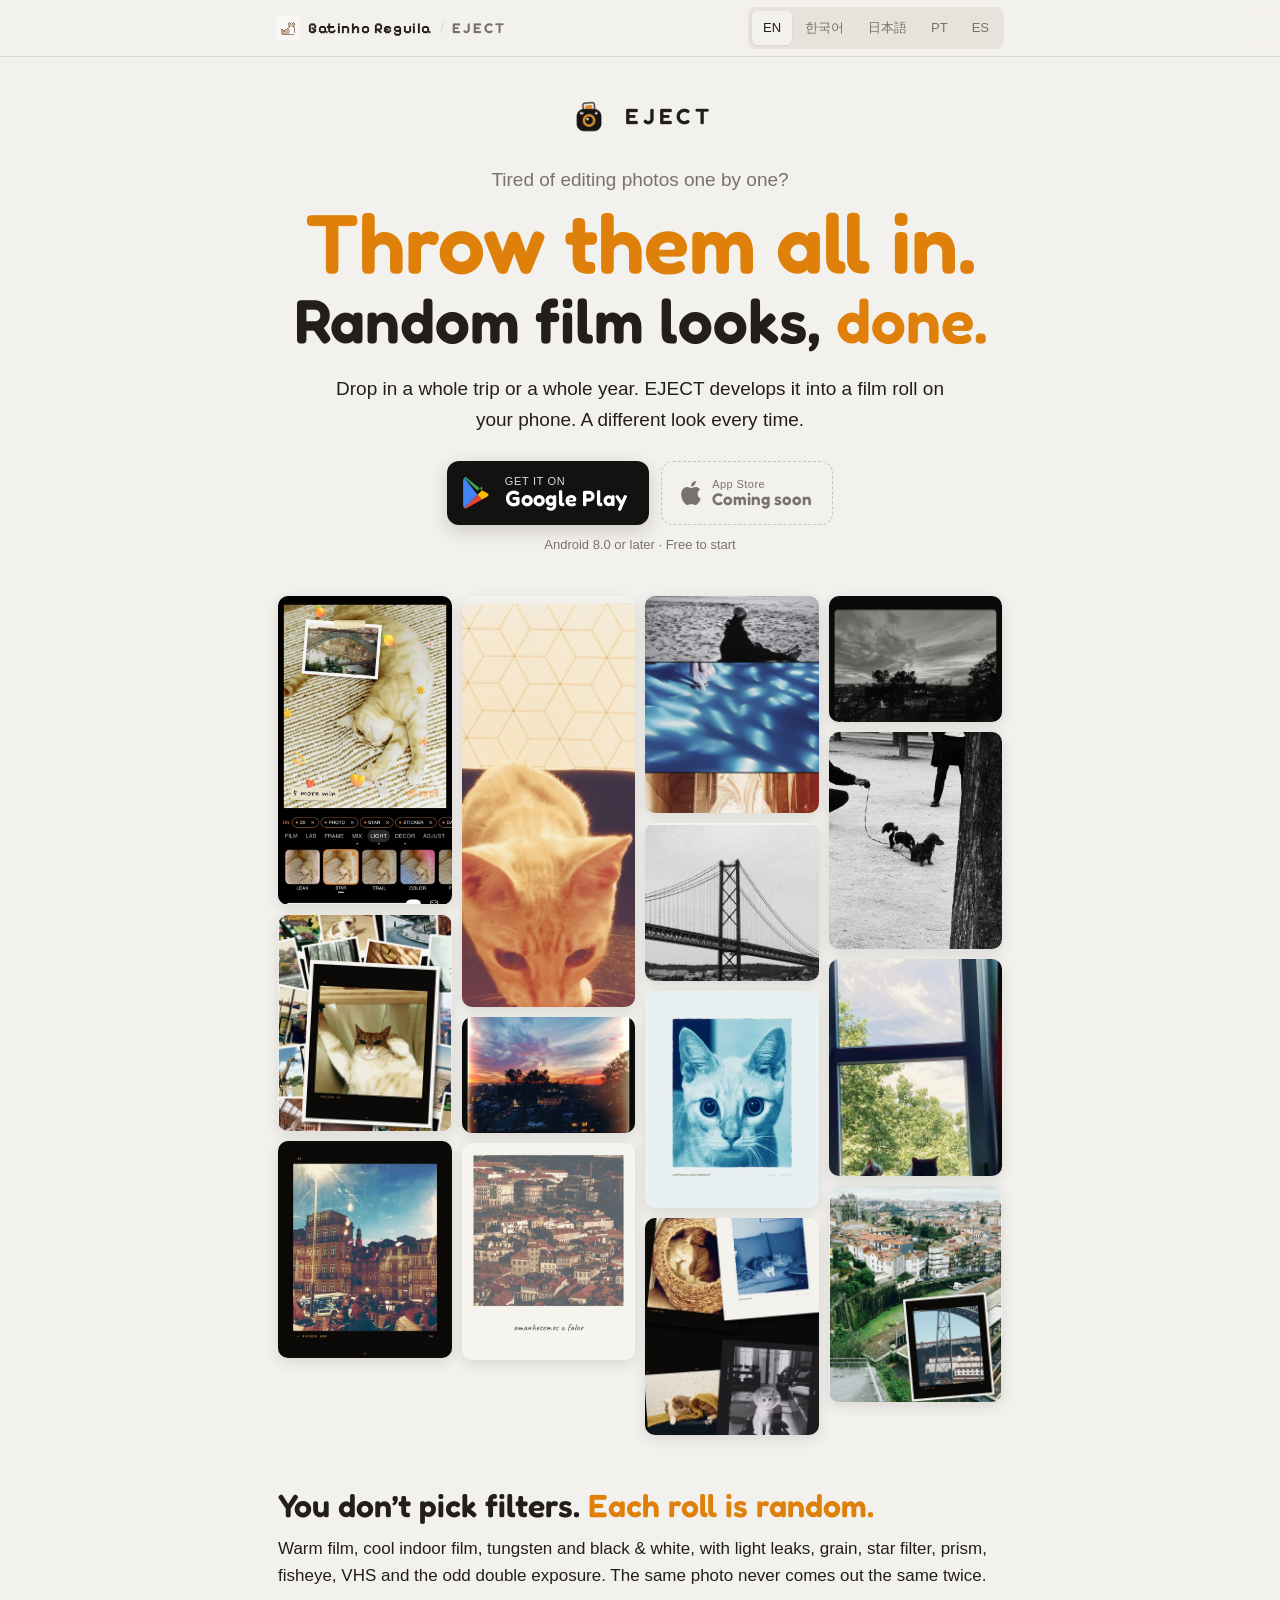
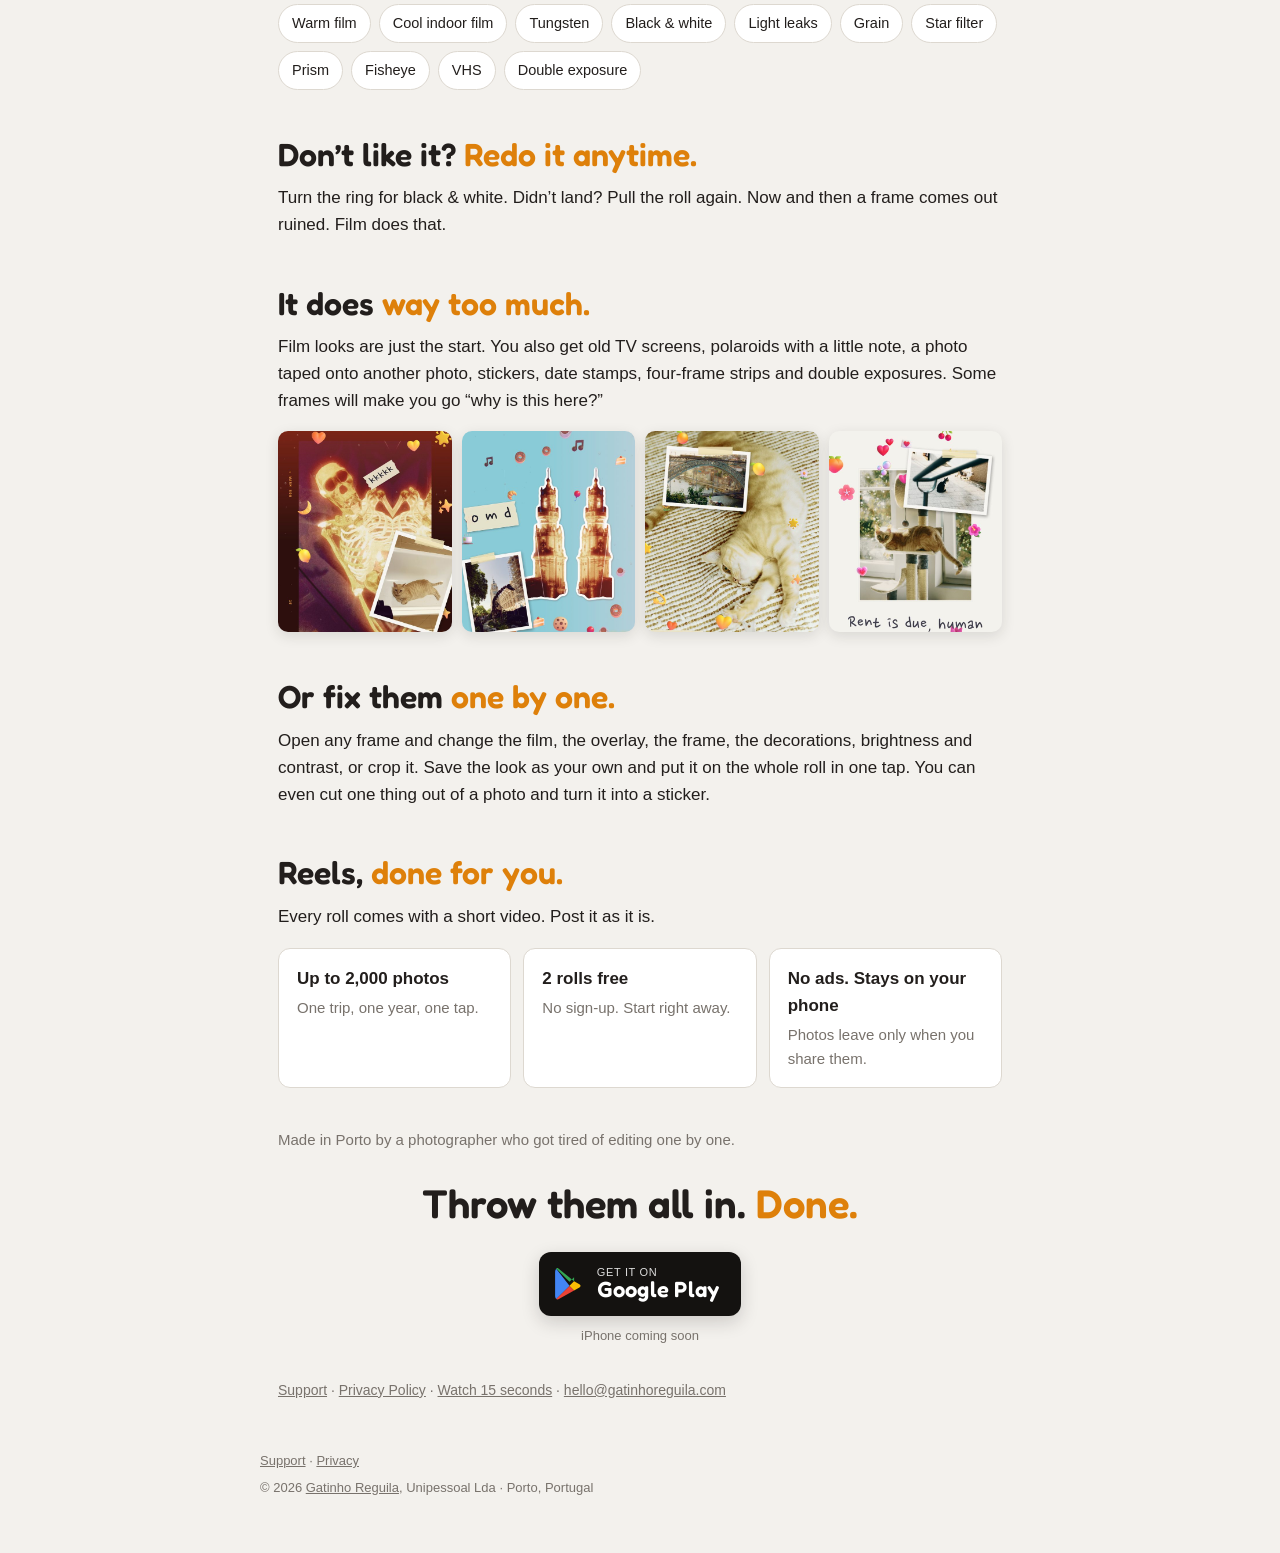
==== commit e0420121: "EJECT 페이지: 새 25초 영상, '별게 다 나와요' 등 세 단락, 무료 2롤 Co-Authored-By: Claude Opus 5.5 <noreply@anthropic.com" ====
--- a/eject/index.html
+++ b/eject/index.html
@@ -87,6 +87,9 @@
 p{margin:0 0 14px}
 .looks{display:flex;flex-wrap:wrap;gap:8px;margin:14px 0 6px;padding:0;list-style:none}
 .looks li{padding:7px 13px;border-radius:999px;background:var(--card);border:1px solid var(--line);font-size:14.5px;color:var(--ink)}
+.fun{display:grid;grid-template-columns:1fr 1fr;gap:10px;margin:16px 0 6px}
+@media (min-width:700px){.fun{grid-template-columns:repeat(4,1fr)}}
+.fun img{display:block;width:100%;height:auto;border-radius:10px;background:#E7E3DC;box-shadow:0 4px 14px rgba(34,30,28,.12)}
 .three{display:grid;gap:12px;margin:18px 0 0}
 @media (min-width:600px){.three{grid-template-columns:repeat(3,1fr)}}
 .three div{background:var(--card);border:1px solid var(--line);border-radius:12px;padding:16px 18px}
@@ -118,20 +121,25 @@
 <section id="en" lang="en">
 <div class="hero">
   <a class="logo" href="./"><img src="icon.png" alt="" width="44" height="44"><b>EJECT</b></a>
-  <p class="q">The random film app for lazy people.</p>
+  <p class="q">Tired of editing photos one by one?</p>
   <h1 class="big"><span class="xl"><em>Throw them all in.</em></span><br>Random film looks, <em>done.</em></h1>
   <p class="sub">Drop in a whole trip or a whole year. EJECT develops it into a film roll on your phone. A different look every time.</p>
   <div class="stores"><a class="play" href="https://play.google.com/store/apps/details?id=com.gatinhoreguila.eject" rel="noopener"><svg viewBox="0 0 30 32" aria-hidden="true"><path d="M1.2 1.1C.5 1.8.1 2.9.1 4.3v23.4c0 1.4.4 2.5 1.1 3.2l.2.2L14.5 18v-.3L1.4.9l-.2.2z" fill="#4285F4"/><path d="M19 22.6 14.5 18v-.3l4.5-4.5.1.1 5.3 3c1.5.9 1.5 2.3 0 3.1l-5.3 3-.1.2z" fill="#FBBC04"/><path d="M19.1 22.4 14.5 17.9 1.2 31.1c.5.5 1.3.6 2.2.1l15.7-8.8" fill="#EA4335"/><path d="M19.1 13.3 3.4.4C2.5-.1 1.7 0 1.2.5l13.3 13.3 4.6-4.5z" fill="#34A853"/></svg><span class="lbl"><small>Get it on</small><strong>Google Play</strong></span></a><span class="apple" aria-disabled="true"><svg viewBox="0 0 24 28" aria-hidden="true"><path d="M19.6 14.9c0-3 2.5-4.5 2.6-4.6-1.4-2.1-3.6-2.4-4.4-2.4-1.9-.2-3.7 1.1-4.6 1.1-1 0-2.4-1.1-4-1-2 0-3.9 1.2-5 3-2.1 3.7-.5 9.1 1.5 12.1 1 1.5 2.2 3.1 3.8 3 1.5-.1 2.1-1 3.9-1s2.4 1 4 .9c1.7 0 2.7-1.5 3.7-3 1.2-1.7 1.6-3.3 1.7-3.4-.1 0-3.2-1.2-3.2-4.7zM16.6 5.8c.8-1 1.4-2.4 1.2-3.8-1.2.1-2.7.8-3.5 1.8-.8.9-1.4 2.3-1.3 3.7 1.4.1 2.8-.7 3.6-1.7z"/></svg><span class="lbl"><small>App Store</small><strong>Coming soon</strong></span></span></div>
   <p class="fine">Android 8.0 or later · Free to start</p>
 </div>
-<div class="gal" aria-label="EJECT"><div class="vid"><video src="eject15.mp4" poster="poster.jpg" muted autoplay loop playsinline preload="metadata" width="720" height="1280" aria-label="EJECT, 15 seconds"></video><a class="yt" href="https://www.youtube.com/watch?v=JAmOI3M1YZo" rel="noopener"><span class="en">Watch on YouTube</span><span class="ko">유튜브에서 보기</span><span class="ja">YouTubeで見る</span><span class="pt">Ver no YouTube</span><span class="es">Ver en YouTube</span></a></div><img src="../img/eject-b/01.jpg" alt="" width="720" height="900" loading="eager"><img src="../img/eject-1.jpg" alt="" width="480" height="600" loading="eager"><img src="../img/eject-b/03.jpg" alt="" width="720" height="1706" loading="lazy"><img src="../img/eject-b/07b.jpg" alt="" width="720" height="480" loading="lazy"><img src="../img/eject-2.jpg" alt="" width="480" height="600" loading="lazy"><img src="../img/eject-b/02.jpg" alt="" width="720" height="900" loading="lazy"><img src="../img/eject-b/05.jpg" alt="" width="720" height="656" loading="lazy"><img src="../img/eject-3.jpg" alt="" width="480" height="600" loading="lazy"><img src="../img/eject-b/06.jpg" alt="" width="720" height="900" loading="lazy"><img src="../img/eject-b/07a.jpg" alt="" width="720" height="522" loading="lazy"><img src="../img/eject-4.jpg" alt="" width="480" height="600" loading="lazy"><img src="../img/eject-b/04.jpg" alt="" width="720" height="900" loading="lazy"><img src="../img/eject-b/08.jpg" alt="" width="720" height="900" loading="lazy"></div>
+<div class="gal" aria-label="EJECT"><div class="vid"><video src="eject25_en.mp4" poster="poster25.jpg" muted autoplay loop playsinline preload="metadata" width="540" height="960" aria-label="EJECT, 25 seconds"></video></div><img src="../img/eject-b/01.jpg" alt="" width="720" height="900" loading="eager"><img src="../img/eject-1.jpg" alt="" width="480" height="600" loading="eager"><img src="../img/eject-b/03.jpg" alt="" width="720" height="1706" loading="lazy"><img src="../img/eject-b/07b.jpg" alt="" width="720" height="480" loading="lazy"><img src="../img/eject-2.jpg" alt="" width="480" height="600" loading="lazy"><img src="../img/eject-b/02.jpg" alt="" width="720" height="900" loading="lazy"><img src="../img/eject-b/05.jpg" alt="" width="720" height="656" loading="lazy"><img src="../img/eject-3.jpg" alt="" width="480" height="600" loading="lazy"><img src="../img/eject-b/06.jpg" alt="" width="720" height="900" loading="lazy"><img src="../img/eject-b/07a.jpg" alt="" width="720" height="522" loading="lazy"><img src="../img/eject-4.jpg" alt="" width="480" height="600" loading="lazy"><img src="../img/eject-b/04.jpg" alt="" width="720" height="900" loading="lazy"><img src="../img/eject-b/08.jpg" alt="" width="720" height="900" loading="lazy"></div>
 <h2>You don’t pick filters. <em>Each roll is random.</em></h2>
 <p>Warm film, cool indoor film, tungsten and black &amp; white, with light leaks, grain, star filter, prism, fisheye, VHS and the odd double exposure. The same photo never comes out the same twice.</p>
 <ul class="looks"><li>Warm film</li><li>Cool indoor film</li><li>Tungsten</li><li>Black &amp; white</li><li>Light leaks</li><li>Grain</li><li>Star filter</li><li>Prism</li><li>Fisheye</li><li>VHS</li><li>Double exposure</li></ul>
 <h2>Don’t like it? <em>Redo it anytime.</em></h2>
 <p>Turn the ring for black &amp; white. Didn’t land? Pull the roll again. Now and then a frame comes out ruined. Film does that.</p>
-<h2>It does way too much. <em>Or one by one.</em></h2>
-<p>Covers, contact sheets, film strips, an old TV, taped-in photos, date stamps. Cut one thing out of a photo as a sticker, or write a note on a polaroid. Want control? FILM · FRAME · DECOR · ADJUST, one photo at a time, and save the look you like for the whole roll.</p>
+<h2>It does <em>way too much.</em></h2>
+<p>Film looks are just the start. You also get old TV screens, polaroids with a little note, a photo taped onto another photo, stickers, date stamps, four-frame strips and double exposures. Some frames will make you go “why is this here?”</p>
+<div class="fun"><img src="../img/eject-c/why.jpg" alt="" width="600" height="697" loading="lazy"><img src="../img/eject-c/cutout.jpg" alt="" width="600" height="697" loading="lazy"><img src="../img/eject-c/5min.jpg" alt="" width="600" height="697" loading="lazy"><img src="../img/eject-c/rent.jpg" alt="" width="600" height="697" loading="lazy"></div>
+<h2>Or fix them <em>one by one.</em></h2>
+<p>Open any frame and change the film, the overlay, the frame, the decorations, brightness and contrast, or crop it. Save the look as your own and put it on the whole roll in one tap. You can even cut one thing out of a photo and turn it into a sticker.</p>
+<h2>Reels, <em>done for you.</em></h2>
+<p>Every roll comes with a short video. Post it as it is.</p>
 <div class="three">
   <div><b>Up to 2,000 photos</b><p>One trip, one year, one tap.</p></div>
   <div><b>2 rolls free</b><p>No sign-up. Start right away.</p></div>
@@ -145,20 +153,25 @@
 <section id="ko" lang="ko">
 <div class="hero">
   <a class="logo" href="./"><img src="icon.png" alt="" width="44" height="44"><b>EJECT</b></a>
-  <p class="q">귀차니스트를 위한 랜덤 필름앱.</p>
+  <p class="q">사진 하나하나 보정하기 귀찮으셨죠?</p>
   <h1 class="big"><span class="xl"><em>왕창</em></span> 넣으면 끝.<br>필름롤은 <em>알아서.</em></h1>
   <p class="sub">여행 사진이든 1년 치든 한꺼번에 넣으세요. 폰 안에서 필름롤로 현상돼 나와요. 필터는 매번 랜덤이에요.</p>
   <div class="stores"><a class="play" href="https://play.google.com/store/apps/details?id=com.gatinhoreguila.eject" rel="noopener"><svg viewBox="0 0 30 32" aria-hidden="true"><path d="M1.2 1.1C.5 1.8.1 2.9.1 4.3v23.4c0 1.4.4 2.5 1.1 3.2l.2.2L14.5 18v-.3L1.4.9l-.2.2z" fill="#4285F4"/><path d="M19 22.6 14.5 18v-.3l4.5-4.5.1.1 5.3 3c1.5.9 1.5 2.3 0 3.1l-5.3 3-.1.2z" fill="#FBBC04"/><path d="M19.1 22.4 14.5 17.9 1.2 31.1c.5.5 1.3.6 2.2.1l15.7-8.8" fill="#EA4335"/><path d="M19.1 13.3 3.4.4C2.5-.1 1.7 0 1.2.5l13.3 13.3 4.6-4.5z" fill="#34A853"/></svg><span class="lbl"><small>다운로드</small><strong>Google Play</strong></span></a><span class="apple" aria-disabled="true"><svg viewBox="0 0 24 28" aria-hidden="true"><path d="M19.6 14.9c0-3 2.5-4.5 2.6-4.6-1.4-2.1-3.6-2.4-4.4-2.4-1.9-.2-3.7 1.1-4.6 1.1-1 0-2.4-1.1-4-1-2 0-3.9 1.2-5 3-2.1 3.7-.5 9.1 1.5 12.1 1 1.5 2.2 3.1 3.8 3 1.5-.1 2.1-1 3.9-1s2.4 1 4 .9c1.7 0 2.7-1.5 3.7-3 1.2-1.7 1.6-3.3 1.7-3.4-.1 0-3.2-1.2-3.2-4.7zM16.6 5.8c.8-1 1.4-2.4 1.2-3.8-1.2.1-2.7.8-3.5 1.8-.8.9-1.4 2.3-1.3 3.7 1.4.1 2.8-.7 3.6-1.7z"/></svg><span class="lbl"><small>App Store</small><strong>곧 출시</strong></span></span></div>
   <p class="fine">Android 8.0 이상 · 처음은 무료</p>
 </div>
-<div class="gal" aria-label="EJECT"><div class="vid"><video src="eject15.mp4" poster="poster.jpg" muted autoplay loop playsinline preload="metadata" width="720" height="1280" aria-label="EJECT, 15 seconds"></video><a class="yt" href="https://www.youtube.com/watch?v=JAmOI3M1YZo" rel="noopener"><span class="en">Watch on YouTube</span><span class="ko">유튜브에서 보기</span><span class="ja">YouTubeで見る</span><span class="pt">Ver no YouTube</span><span class="es">Ver en YouTube</span></a></div><img src="../img/eject-b/01.jpg" alt="" width="720" height="900" loading="eager"><img src="../img/eject-1.jpg" alt="" width="480" height="600" loading="eager"><img src="../img/eject-b/03.jpg" alt="" width="720" height="1706" loading="lazy"><img src="../img/eject-b/07b.jpg" alt="" width="720" height="480" loading="lazy"><img src="../img/eject-2.jpg" alt="" width="480" height="600" loading="lazy"><img src="../img/eject-b/02.jpg" alt="" width="720" height="900" loading="lazy"><img src="../img/eject-b/05.jpg" alt="" width="720" height="656" loading="lazy"><img src="../img/eject-3.jpg" alt="" width="480" height="600" loading="lazy"><img src="../img/eject-b/06.jpg" alt="" width="720" height="900" loading="lazy"><img src="../img/eject-b/07a.jpg" alt="" width="720" height="522" loading="lazy"><img src="../img/eject-4.jpg" alt="" width="480" height="600" loading="lazy"><img src="../img/eject-b/04.jpg" alt="" width="720" height="900" loading="lazy"><img src="../img/eject-b/08.jpg" alt="" width="720" height="900" loading="lazy"></div>
+<div class="gal" aria-label="EJECT"><div class="vid"><video src="eject25_ko.mp4" poster="poster25.jpg" muted autoplay loop playsinline preload="metadata" width="540" height="960" aria-label="EJECT, 25 seconds"></video></div><img src="../img/eject-b/01.jpg" alt="" width="720" height="900" loading="eager"><img src="../img/eject-1.jpg" alt="" width="480" height="600" loading="eager"><img src="../img/eject-b/03.jpg" alt="" width="720" height="1706" loading="lazy"><img src="../img/eject-b/07b.jpg" alt="" width="720" height="480" loading="lazy"><img src="../img/eject-2.jpg" alt="" width="480" height="600" loading="lazy"><img src="../img/eject-b/02.jpg" alt="" width="720" height="900" loading="lazy"><img src="../img/eject-b/05.jpg" alt="" width="720" height="656" loading="lazy"><img src="../img/eject-3.jpg" alt="" width="480" height="600" loading="lazy"><img src="../img/eject-b/06.jpg" alt="" width="720" height="900" loading="lazy"><img src="../img/eject-b/07a.jpg" alt="" width="720" height="522" loading="lazy"><img src="../img/eject-4.jpg" alt="" width="480" height="600" loading="lazy"><img src="../img/eject-b/04.jpg" alt="" width="720" height="900" loading="lazy"><img src="../img/eject-b/08.jpg" alt="" width="720" height="900" loading="lazy"></div>
 <h2>필터는 고르지 않아요. <em>매번 랜덤.</em></h2>
 <p>따뜻한 필름, 차가운 실내 필름, 텅스텐, 흑백에 빛샘, 입자, 별빛, 프리즘, 어안, VHS, 가끔 이중 노출까지. 같은 사진도 두 번 똑같이 안 나와요.</p>
 <ul class="looks"><li>따뜻한 필름</li><li>차가운 실내 필름</li><li>텅스텐</li><li>흑백</li><li>빛샘</li><li>입자</li><li>별빛</li><li>프리즘</li><li>어안</li><li>VHS</li><li>이중 노출</li></ul>
 <h2>마음에 안 들면 <em>언제든 다시.</em></h2>
 <p>링을 돌리면 흑백. 별로면 롤을 다시 뽑으면 돼요. 가끔 망한 컷도 한 장 나와요. 필름이 원래 그래요.</p>
-<h2>별게 다 돼요. <em>한 장씩도 돼요.</em></h2>
-<p>표지, 밀착 인화, 필름 띠, 옛날 TV, 붙인 사진, 날짜 도장까지. 사진 속 하나만 오려 스티커로 만들고, 폴라로이드에 손글씨 메모도 적어요. 직접 만지고 싶으면 FILM · FRAME · DECOR · ADJUST로 한 장씩, 마음에 든 느낌은 저장해서 롤 전체에.</p>
+<h2><em>별게 다</em> 나와요.</h2>
+<p>필름 색만 나오는 게 아니에요. 옛날 브라운관 화면, 메모 적힌 폴라로이드, 사진 위에 테이프로 붙인 사진, 스티커, 날짜 도장, 네 컷, 두 번 겹친 사진까지 섞여 나와요. 가끔은 “이게 왜 나와” 싶은 장도 있어요.</p>
+<div class="fun"><img src="../img/eject-c/why.jpg" alt="" width="600" height="697" loading="lazy"><img src="../img/eject-c/cutout.jpg" alt="" width="600" height="697" loading="lazy"><img src="../img/eject-c/5min.jpg" alt="" width="600" height="697" loading="lazy"><img src="../img/eject-c/rent.jpg" alt="" width="600" height="697" loading="lazy"></div>
+<h2>하나씩 <em>만져도 돼요.</em></h2>
+<p>마음에 드는 장은 직접 고쳐요. 필름 바꾸기, 겹치기, 액자, 꾸미기, 밝기와 대비, 자르기. 고른 느낌은 ‘내 룩’으로 저장해 두고 롤 전체에 한 번에 입힐 수도 있어요. 사진 속 하나만 오려 칼선 스티커로 만들 수도 있어요.</p>
+<h2>릴스도 <em>알아서.</em></h2>
+<p>롤이 나오면 짧은 영상도 같이 만들어져요. 그대로 올리면 끝.</p>
 <div class="three">
   <div><b>한 번에 2,000장</b><p>여행 한 번, 1년 치, 버튼 한 번.</p></div>
   <div><b>2롤은 무료</b><p>가입 없이 바로 시작해요.</p></div>
@@ -172,20 +185,25 @@
 <section id="ja" lang="ja">
 <div class="hero">
   <a class="logo" href="./"><img src="icon.png" alt="" width="44" height="44"><b>EJECT</b></a>
-  <p class="q">めんどくさがりのための、ランダムフィルムアプリ。</p>
+  <p class="q">写真を1枚ずつ加工するの、面倒でしょ？</p>
   <h1 class="big"><span class="xl"><em>全部</em></span>入れたら終わり。<br>フィルムは<em>自動で。</em></h1>
   <p class="sub">旅行の写真も、1年分も、まとめてどうぞ。スマホの中でフィルムロールに現像されて出てきます。フィルターは毎回ランダム。</p>
   <div class="stores"><a class="play" href="https://play.google.com/store/apps/details?id=com.gatinhoreguila.eject" rel="noopener"><svg viewBox="0 0 30 32" aria-hidden="true"><path d="M1.2 1.1C.5 1.8.1 2.9.1 4.3v23.4c0 1.4.4 2.5 1.1 3.2l.2.2L14.5 18v-.3L1.4.9l-.2.2z" fill="#4285F4"/><path d="M19 22.6 14.5 18v-.3l4.5-4.5.1.1 5.3 3c1.5.9 1.5 2.3 0 3.1l-5.3 3-.1.2z" fill="#FBBC04"/><path d="M19.1 22.4 14.5 17.9 1.2 31.1c.5.5 1.3.6 2.2.1l15.7-8.8" fill="#EA4335"/><path d="M19.1 13.3 3.4.4C2.5-.1 1.7 0 1.2.5l13.3 13.3 4.6-4.5z" fill="#34A853"/></svg><span class="lbl"><small>ダウンロード</small><strong>Google Play</strong></span></a><span class="apple" aria-disabled="true"><svg viewBox="0 0 24 28" aria-hidden="true"><path d="M19.6 14.9c0-3 2.5-4.5 2.6-4.6-1.4-2.1-3.6-2.4-4.4-2.4-1.9-.2-3.7 1.1-4.6 1.1-1 0-2.4-1.1-4-1-2 0-3.9 1.2-5 3-2.1 3.7-.5 9.1 1.5 12.1 1 1.5 2.2 3.1 3.8 3 1.5-.1 2.1-1 3.9-1s2.4 1 4 .9c1.7 0 2.7-1.5 3.7-3 1.2-1.7 1.6-3.3 1.7-3.4-.1 0-3.2-1.2-3.2-4.7zM16.6 5.8c.8-1 1.4-2.4 1.2-3.8-1.2.1-2.7.8-3.5 1.8-.8.9-1.4 2.3-1.3 3.7 1.4.1 2.8-.7 3.6-1.7z"/></svg><span class="lbl"><small>App Store</small><strong>近日公開</strong></span></span></div>
   <p class="fine">Android 8.0 以上 · 最初は無料</p>
 </div>
-<div class="gal" aria-label="EJECT"><div class="vid"><video src="eject15.mp4" poster="poster.jpg" muted autoplay loop playsinline preload="metadata" width="720" height="1280" aria-label="EJECT, 15 seconds"></video><a class="yt" href="https://www.youtube.com/watch?v=JAmOI3M1YZo" rel="noopener"><span class="en">Watch on YouTube</span><span class="ko">유튜브에서 보기</span><span class="ja">YouTubeで見る</span><span class="pt">Ver no YouTube</span><span class="es">Ver en YouTube</span></a></div><img src="../img/eject-b/01.jpg" alt="" width="720" height="900" loading="eager"><img src="../img/eject-1.jpg" alt="" width="480" height="600" loading="eager"><img src="../img/eject-b/03.jpg" alt="" width="720" height="1706" loading="lazy"><img src="../img/eject-b/07b.jpg" alt="" width="720" height="480" loading="lazy"><img src="../img/eject-2.jpg" alt="" width="480" height="600" loading="lazy"><img src="../img/eject-b/02.jpg" alt="" width="720" height="900" loading="lazy"><img src="../img/eject-b/05.jpg" alt="" width="720" height="656" loading="lazy"><img src="../img/eject-3.jpg" alt="" width="480" height="600" loading="lazy"><img src="../img/eject-b/06.jpg" alt="" width="720" height="900" loading="lazy"><img src="../img/eject-b/07a.jpg" alt="" width="720" height="522" loading="lazy"><img src="../img/eject-4.jpg" alt="" width="480" height="600" loading="lazy"><img src="../img/eject-b/04.jpg" alt="" width="720" height="900" loading="lazy"><img src="../img/eject-b/08.jpg" alt="" width="720" height="900" loading="lazy"></div>
+<div class="gal" aria-label="EJECT"><div class="vid"><video src="eject25_en.mp4" poster="poster25.jpg" muted autoplay loop playsinline preload="metadata" width="540" height="960" aria-label="EJECT, 25 seconds"></video></div><img src="../img/eject-b/01.jpg" alt="" width="720" height="900" loading="eager"><img src="../img/eject-1.jpg" alt="" width="480" height="600" loading="eager"><img src="../img/eject-b/03.jpg" alt="" width="720" height="1706" loading="lazy"><img src="../img/eject-b/07b.jpg" alt="" width="720" height="480" loading="lazy"><img src="../img/eject-2.jpg" alt="" width="480" height="600" loading="lazy"><img src="../img/eject-b/02.jpg" alt="" width="720" height="900" loading="lazy"><img src="../img/eject-b/05.jpg" alt="" width="720" height="656" loading="lazy"><img src="../img/eject-3.jpg" alt="" width="480" height="600" loading="lazy"><img src="../img/eject-b/06.jpg" alt="" width="720" height="900" loading="lazy"><img src="../img/eject-b/07a.jpg" alt="" width="720" height="522" loading="lazy"><img src="../img/eject-4.jpg" alt="" width="480" height="600" loading="lazy"><img src="../img/eject-b/04.jpg" alt="" width="720" height="900" loading="lazy"><img src="../img/eject-b/08.jpg" alt="" width="720" height="900" loading="lazy"></div>
 <h2>フィルターは選びません。<em>毎回ランダム。</em></h2>
 <p>あたたかいフィルム、つめたい室内用フィルム、タングステン、モノクロに、光漏れ、粒子、星の光、プリズム、魚眼、VHS、ときどき二重露光まで。同じ写真でも二度と同じには出てきません。</p>
 <ul class="looks"><li>あたたかいフィルム</li><li>つめたい室内用フィルム</li><li>タングステン</li><li>モノクロ</li><li>光漏れ</li><li>粒子</li><li>星の光</li><li>プリズム</li><li>魚眼</li><li>VHS</li><li>二重露光</li></ul>
 <h2>気に入らなければ、<em>いつでももう一度。</em></h2>
 <p>リングを回せばモノクロ。いまいちなら、ロールをもう一度。ときどき失敗したコマも1枚出てきます。フィルムって、そういうものです。</p>
-<h2>いろいろ出てきすぎる。<em>1枚ずつでも。</em></h2>
-<p>表紙、コンタクトシート、フィルムストリップ、古いテレビ、貼った写真、日付スタンプまで。写真の中のひとつだけ切り抜いてステッカーに、ポラロイドに手書きメモも。自分で触りたいなら FILM · FRAME · DECOR · ADJUST で1枚ずつ、気に入った雰囲気は保存してロール全体に。</p>
+<h2><em>いろいろ</em>出すぎる。</h2>
+<p>暖かいフィルム、モノクロ、光漏れ、粒子、VHSは序の口。昔のブラウン管、メモ付きのポラロイド、写真の上にテープで貼った写真、ステッカー、日付スタンプ、4コマ、二重露光まで混ざって出てきます。「なんでこれ？」という1枚もときどき。</p>
+<div class="fun"><img src="../img/eject-c/why.jpg" alt="" width="600" height="697" loading="lazy"><img src="../img/eject-c/cutout.jpg" alt="" width="600" height="697" loading="lazy"><img src="../img/eject-c/5min.jpg" alt="" width="600" height="697" loading="lazy"><img src="../img/eject-c/rent.jpg" alt="" width="600" height="697" loading="lazy"></div>
+<h2><em>1枚ずつ</em>直してもOK。</h2>
+<p>気に入った1枚は自分で直せます。フィルムの変更、重ね、フレーム、デコ、明るさとコントラスト、トリミング。選んだ感じは「マイルック」として保存して、ロール全体に一度で適用できます。写真の中のひとつだけを切り抜いて、ステッカーにすることもできます。</p>
+<h2>リールも<em>おまかせ。</em></h2>
+<p>ロールができると短い動画も一緒にできあがります。そのまま投稿すれば完了。</p>
 <div class="three">
   <div><b>一度に2,000枚まで</b><p>旅行ひとつ、1年分、ボタンひとつ。</p></div>
   <div><b>2ロール無料</b><p>登録なしで、すぐ始められます。</p></div>
@@ -199,20 +217,25 @@
 <section id="pt" lang="pt-PT">
 <div class="hero">
   <a class="logo" href="./"><img src="icon.png" alt="" width="44" height="44"><b>EJECT</b></a>
-  <p class="q">A app de película ao acaso para preguiçosos.</p>
+  <p class="q">Farto de editar fotos uma a uma?</p>
   <h1 class="big"><span class="xl"><em>Atira-as todas.</em></span><br>Filtros ao acaso, rolo <em>sozinho.</em></h1>
   <p class="sub">Mete uma viagem inteira ou um ano inteiro. A EJECT revela tudo num rolo de película, no teu telemóvel. Um aspeto diferente de cada vez.</p>
   <div class="stores"><a class="play" href="https://play.google.com/store/apps/details?id=com.gatinhoreguila.eject" rel="noopener"><svg viewBox="0 0 30 32" aria-hidden="true"><path d="M1.2 1.1C.5 1.8.1 2.9.1 4.3v23.4c0 1.4.4 2.5 1.1 3.2l.2.2L14.5 18v-.3L1.4.9l-.2.2z" fill="#4285F4"/><path d="M19 22.6 14.5 18v-.3l4.5-4.5.1.1 5.3 3c1.5.9 1.5 2.3 0 3.1l-5.3 3-.1.2z" fill="#FBBC04"/><path d="M19.1 22.4 14.5 17.9 1.2 31.1c.5.5 1.3.6 2.2.1l15.7-8.8" fill="#EA4335"/><path d="M19.1 13.3 3.4.4C2.5-.1 1.7 0 1.2.5l13.3 13.3 4.6-4.5z" fill="#34A853"/></svg><span class="lbl"><small>Disponível no</small><strong>Google Play</strong></span></a><span class="apple" aria-disabled="true"><svg viewBox="0 0 24 28" aria-hidden="true"><path d="M19.6 14.9c0-3 2.5-4.5 2.6-4.6-1.4-2.1-3.6-2.4-4.4-2.4-1.9-.2-3.7 1.1-4.6 1.1-1 0-2.4-1.1-4-1-2 0-3.9 1.2-5 3-2.1 3.7-.5 9.1 1.5 12.1 1 1.5 2.2 3.1 3.8 3 1.5-.1 2.1-1 3.9-1s2.4 1 4 .9c1.7 0 2.7-1.5 3.7-3 1.2-1.7 1.6-3.3 1.7-3.4-.1 0-3.2-1.2-3.2-4.7zM16.6 5.8c.8-1 1.4-2.4 1.2-3.8-1.2.1-2.7.8-3.5 1.8-.8.9-1.4 2.3-1.3 3.7 1.4.1 2.8-.7 3.6-1.7z"/></svg><span class="lbl"><small>App Store</small><strong>Em breve</strong></span></span></div>
   <p class="fine">Android 8.0 ou posterior · Começa grátis</p>
 </div>
-<div class="gal" aria-label="EJECT"><div class="vid"><video src="eject15.mp4" poster="poster.jpg" muted autoplay loop playsinline preload="metadata" width="720" height="1280" aria-label="EJECT, 15 seconds"></video><a class="yt" href="https://www.youtube.com/watch?v=JAmOI3M1YZo" rel="noopener"><span class="en">Watch on YouTube</span><span class="ko">유튜브에서 보기</span><span class="ja">YouTubeで見る</span><span class="pt">Ver no YouTube</span><span class="es">Ver en YouTube</span></a></div><img src="../img/eject-b/01.jpg" alt="" width="720" height="900" loading="eager"><img src="../img/eject-1.jpg" alt="" width="480" height="600" loading="eager"><img src="../img/eject-b/03.jpg" alt="" width="720" height="1706" loading="lazy"><img src="../img/eject-b/07b.jpg" alt="" width="720" height="480" loading="lazy"><img src="../img/eject-2.jpg" alt="" width="480" height="600" loading="lazy"><img src="../img/eject-b/02.jpg" alt="" width="720" height="900" loading="lazy"><img src="../img/eject-b/05.jpg" alt="" width="720" height="656" loading="lazy"><img src="../img/eject-3.jpg" alt="" width="480" height="600" loading="lazy"><img src="../img/eject-b/06.jpg" alt="" width="720" height="900" loading="lazy"><img src="../img/eject-b/07a.jpg" alt="" width="720" height="522" loading="lazy"><img src="../img/eject-4.jpg" alt="" width="480" height="600" loading="lazy"><img src="../img/eject-b/04.jpg" alt="" width="720" height="900" loading="lazy"><img src="../img/eject-b/08.jpg" alt="" width="720" height="900" loading="lazy"></div>
+<div class="gal" aria-label="EJECT"><div class="vid"><video src="eject25_en.mp4" poster="poster25.jpg" muted autoplay loop playsinline preload="metadata" width="540" height="960" aria-label="EJECT, 25 seconds"></video></div><img src="../img/eject-b/01.jpg" alt="" width="720" height="900" loading="eager"><img src="../img/eject-1.jpg" alt="" width="480" height="600" loading="eager"><img src="../img/eject-b/03.jpg" alt="" width="720" height="1706" loading="lazy"><img src="../img/eject-b/07b.jpg" alt="" width="720" height="480" loading="lazy"><img src="../img/eject-2.jpg" alt="" width="480" height="600" loading="lazy"><img src="../img/eject-b/02.jpg" alt="" width="720" height="900" loading="lazy"><img src="../img/eject-b/05.jpg" alt="" width="720" height="656" loading="lazy"><img src="../img/eject-3.jpg" alt="" width="480" height="600" loading="lazy"><img src="../img/eject-b/06.jpg" alt="" width="720" height="900" loading="lazy"><img src="../img/eject-b/07a.jpg" alt="" width="720" height="522" loading="lazy"><img src="../img/eject-4.jpg" alt="" width="480" height="600" loading="lazy"><img src="../img/eject-b/04.jpg" alt="" width="720" height="900" loading="lazy"><img src="../img/eject-b/08.jpg" alt="" width="720" height="900" loading="lazy"></div>
 <h2>Não escolhes filtros. <em>Cada rolo é ao acaso.</em></h2>
 <p>Película quente, película fria de interior, tungsténio, preto e branco, com fugas de luz, grão, estrelas de luz, prisma, olho de peixe, VHS e, às vezes, dupla exposição. A mesma foto nunca sai igual duas vezes.</p>
 <ul class="looks"><li>Película quente</li><li>Película fria de interior</li><li>Tungsténio</li><li>Preto e branco</li><li>Fugas de luz</li><li>Grão</li><li>Estrelas de luz</li><li>Prisma</li><li>Olho de peixe</li><li>VHS</li><li>Dupla exposição</li></ul>
 <h2>Não gostaste? <em>Outra vez, quando quiseres.</em></h2>
 <p>Roda o anel para preto e branco. Não ficou? Puxa o rolo outra vez. De vez em quando sai um fotograma estragado. A película é assim.</p>
-<h2>Faz coisas a mais. <em>Ou uma a uma.</em></h2>
-<p>Capas, provas de contacto, tiras de película, uma TV antiga, fotos coladas, datas carimbadas. Recorta uma coisa da foto como autocolante ou escreve uma nota numa polaroid. Queres mexer tu? FILM · FRAME · DECOR · ADJUST, foto a foto, e guarda o aspeto de que gostas para o rolo todo.</p>
+<h2>Faz coisas <em>a mais.</em></h2>
+<p>Película quente, preto e branco, fugas de luz, grão e VHS são só o começo. Também saem ecrãs de TV antiga, polaroids com uma notinha, uma foto colada com fita por cima de outra, autocolantes, carimbos de data, tiras de quatro fotos e duplas exposições. Há fotos que te vão fazer pensar “porque é que isto saiu?”</p>
+<div class="fun"><img src="../img/eject-c/why.jpg" alt="" width="600" height="697" loading="lazy"><img src="../img/eject-c/cutout.jpg" alt="" width="600" height="697" loading="lazy"><img src="../img/eject-c/5min.jpg" alt="" width="600" height="697" loading="lazy"><img src="../img/eject-c/rent.jpg" alt="" width="600" height="697" loading="lazy"></div>
+<h2>Ou retoca <em>uma a uma.</em></h2>
+<p>Abre qualquer foto e muda a película, a sobreposição, a moldura, os enfeites, o brilho e o contraste, ou recorta. Guarda o look como teu e aplica-o ao rolo todo de uma vez. Até dá para recortar uma coisa da foto e transformá-la num autocolante.</p>
+<h2>Reels, <em>feitos por ti.</em></h2>
+<p>Cada rolo vem com um vídeo curto. É só publicar.</p>
 <div class="three">
   <div><b>Até 2000 fotos</b><p>Uma viagem, um ano, um toque.</p></div>
   <div><b>2 rolos grátis</b><p>Sem registo. Começa já.</p></div>
@@ -226,20 +249,25 @@
 <section id="es" lang="es">
 <div class="hero">
   <a class="logo" href="./"><img src="icon.png" alt="" width="44" height="44"><b>EJECT</b></a>
-  <p class="q">La app de carrete al azar para vagos.</p>
+  <p class="q">¿Harto de retocar fotos una a una?</p>
   <h1 class="big"><span class="xl"><em>Mételas todas.</em></span><br>Filtros al azar, carrete <em>solo.</em></h1>
   <p class="sub">Mete un viaje entero o un año entero. EJECT lo revela en un carrete de película, en tu móvil. Un look distinto cada vez.</p>
   <div class="stores"><a class="play" href="https://play.google.com/store/apps/details?id=com.gatinhoreguila.eject" rel="noopener"><svg viewBox="0 0 30 32" aria-hidden="true"><path d="M1.2 1.1C.5 1.8.1 2.9.1 4.3v23.4c0 1.4.4 2.5 1.1 3.2l.2.2L14.5 18v-.3L1.4.9l-.2.2z" fill="#4285F4"/><path d="M19 22.6 14.5 18v-.3l4.5-4.5.1.1 5.3 3c1.5.9 1.5 2.3 0 3.1l-5.3 3-.1.2z" fill="#FBBC04"/><path d="M19.1 22.4 14.5 17.9 1.2 31.1c.5.5 1.3.6 2.2.1l15.7-8.8" fill="#EA4335"/><path d="M19.1 13.3 3.4.4C2.5-.1 1.7 0 1.2.5l13.3 13.3 4.6-4.5z" fill="#34A853"/></svg><span class="lbl"><small>Disponible en</small><strong>Google Play</strong></span></a><span class="apple" aria-disabled="true"><svg viewBox="0 0 24 28" aria-hidden="true"><path d="M19.6 14.9c0-3 2.5-4.5 2.6-4.6-1.4-2.1-3.6-2.4-4.4-2.4-1.9-.2-3.7 1.1-4.6 1.1-1 0-2.4-1.1-4-1-2 0-3.9 1.2-5 3-2.1 3.7-.5 9.1 1.5 12.1 1 1.5 2.2 3.1 3.8 3 1.5-.1 2.1-1 3.9-1s2.4 1 4 .9c1.7 0 2.7-1.5 3.7-3 1.2-1.7 1.6-3.3 1.7-3.4-.1 0-3.2-1.2-3.2-4.7zM16.6 5.8c.8-1 1.4-2.4 1.2-3.8-1.2.1-2.7.8-3.5 1.8-.8.9-1.4 2.3-1.3 3.7 1.4.1 2.8-.7 3.6-1.7z"/></svg><span class="lbl"><small>App Store</small><strong>Muy pronto</strong></span></span></div>
   <p class="fine">Android 8.0 o posterior · Empieza gratis</p>
 </div>
-<div class="gal" aria-label="EJECT"><div class="vid"><video src="eject15.mp4" poster="poster.jpg" muted autoplay loop playsinline preload="metadata" width="720" height="1280" aria-label="EJECT, 15 seconds"></video><a class="yt" href="https://www.youtube.com/watch?v=JAmOI3M1YZo" rel="noopener"><span class="en">Watch on YouTube</span><span class="ko">유튜브에서 보기</span><span class="ja">YouTubeで見る</span><span class="pt">Ver no YouTube</span><span class="es">Ver en YouTube</span></a></div><img src="../img/eject-b/01.jpg" alt="" width="720" height="900" loading="eager"><img src="../img/eject-1.jpg" alt="" width="480" height="600" loading="eager"><img src="../img/eject-b/03.jpg" alt="" width="720" height="1706" loading="lazy"><img src="../img/eject-b/07b.jpg" alt="" width="720" height="480" loading="lazy"><img src="../img/eject-2.jpg" alt="" width="480" height="600" loading="lazy"><img src="../img/eject-b/02.jpg" alt="" width="720" height="900" loading="lazy"><img src="../img/eject-b/05.jpg" alt="" width="720" height="656" loading="lazy"><img src="../img/eject-3.jpg" alt="" width="480" height="600" loading="lazy"><img src="../img/eject-b/06.jpg" alt="" width="720" height="900" loading="lazy"><img src="../img/eject-b/07a.jpg" alt="" width="720" height="522" loading="lazy"><img src="../img/eject-4.jpg" alt="" width="480" height="600" loading="lazy"><img src="../img/eject-b/04.jpg" alt="" width="720" height="900" loading="lazy"><img src="../img/eject-b/08.jpg" alt="" width="720" height="900" loading="lazy"></div>
+<div class="gal" aria-label="EJECT"><div class="vid"><video src="eject25_en.mp4" poster="poster25.jpg" muted autoplay loop playsinline preload="metadata" width="540" height="960" aria-label="EJECT, 25 seconds"></video></div><img src="../img/eject-b/01.jpg" alt="" width="720" height="900" loading="eager"><img src="../img/eject-1.jpg" alt="" width="480" height="600" loading="eager"><img src="../img/eject-b/03.jpg" alt="" width="720" height="1706" loading="lazy"><img src="../img/eject-b/07b.jpg" alt="" width="720" height="480" loading="lazy"><img src="../img/eject-2.jpg" alt="" width="480" height="600" loading="lazy"><img src="../img/eject-b/02.jpg" alt="" width="720" height="900" loading="lazy"><img src="../img/eject-b/05.jpg" alt="" width="720" height="656" loading="lazy"><img src="../img/eject-3.jpg" alt="" width="480" height="600" loading="lazy"><img src="../img/eject-b/06.jpg" alt="" width="720" height="900" loading="lazy"><img src="../img/eject-b/07a.jpg" alt="" width="720" height="522" loading="lazy"><img src="../img/eject-4.jpg" alt="" width="480" height="600" loading="lazy"><img src="../img/eject-b/04.jpg" alt="" width="720" height="900" loading="lazy"><img src="../img/eject-b/08.jpg" alt="" width="720" height="900" loading="lazy"></div>
 <h2>No eliges filtros. <em>Cada carrete es al azar.</em></h2>
 <p>Carrete cálido, carrete frío de interior, tungsteno, blanco y negro, con fugas de luz, grano, destellos de estrella, prisma, ojo de pez, VHS y, de vez en cuando, doble exposición. La misma foto nunca sale igual dos veces.</p>
 <ul class="looks"><li>Carrete cálido</li><li>Carrete frío de interior</li><li>Tungsteno</li><li>Blanco y negro</li><li>Fugas de luz</li><li>Grano</li><li>Destellos de estrella</li><li>Prisma</li><li>Ojo de pez</li><li>VHS</li><li>Doble exposición</li></ul>
 <h2>¿No te convence? <em>Otra vez, cuando quieras.</em></h2>
 <p>Gira el anillo para blanco y negro. ¿No ha salido? Saca el carrete otra vez. De vez en cuando sale una foto estropeada. El carrete es así.</p>
-<h2>Hace demasiado. <em>O una a una.</em></h2>
-<p>Portadas, hojas de contactos, tiras de película, una tele vieja, fotos pegadas, fechas estampadas. Recorta una cosa de la foto como pegatina o escribe una nota en una polaroid. ¿Quieres tocarlo tú? FILM · FRAME · DECOR · ADJUST, foto a foto, y guarda el look que te guste para todo el carrete.</p>
+<h2>Hace <em>demasiadas cosas.</em></h2>
+<p>Película cálida, blanco y negro, fugas de luz, grano y VHS son solo el principio. También salen pantallas de tele antigua, polaroids con una notita, una foto pegada con cinta encima de otra, pegatinas, sellos de fecha, tiras de cuatro fotos y dobles exposiciones. Alguna te hará pensar “¿y esto por qué sale?”</p>
+<div class="fun"><img src="../img/eject-c/why.jpg" alt="" width="600" height="697" loading="lazy"><img src="../img/eject-c/cutout.jpg" alt="" width="600" height="697" loading="lazy"><img src="../img/eject-c/5min.jpg" alt="" width="600" height="697" loading="lazy"><img src="../img/eject-c/rent.jpg" alt="" width="600" height="697" loading="lazy"></div>
+<h2>O retócalas <em>una a una.</em></h2>
+<p>Abre cualquier foto y cambia la película, la superposición, el marco, los adornos, el brillo y el contraste, o recórtala. Guarda el look como tuyo y aplícalo a todo el carrete de una vez. Hasta puedes recortar algo de una foto y convertirlo en pegatina.</p>
+<h2>Reels, <em>hechos solos.</em></h2>
+<p>Cada carrete viene con un vídeo corto. Solo tienes que subirlo.</p>
 <div class="three">
   <div><b>Hasta 2000 fotos</b><p>Un viaje, un año, un toque.</p></div>
   <div><b>2 carretes gratis</b><p>Sin registro. Empieza ya.</p></div>
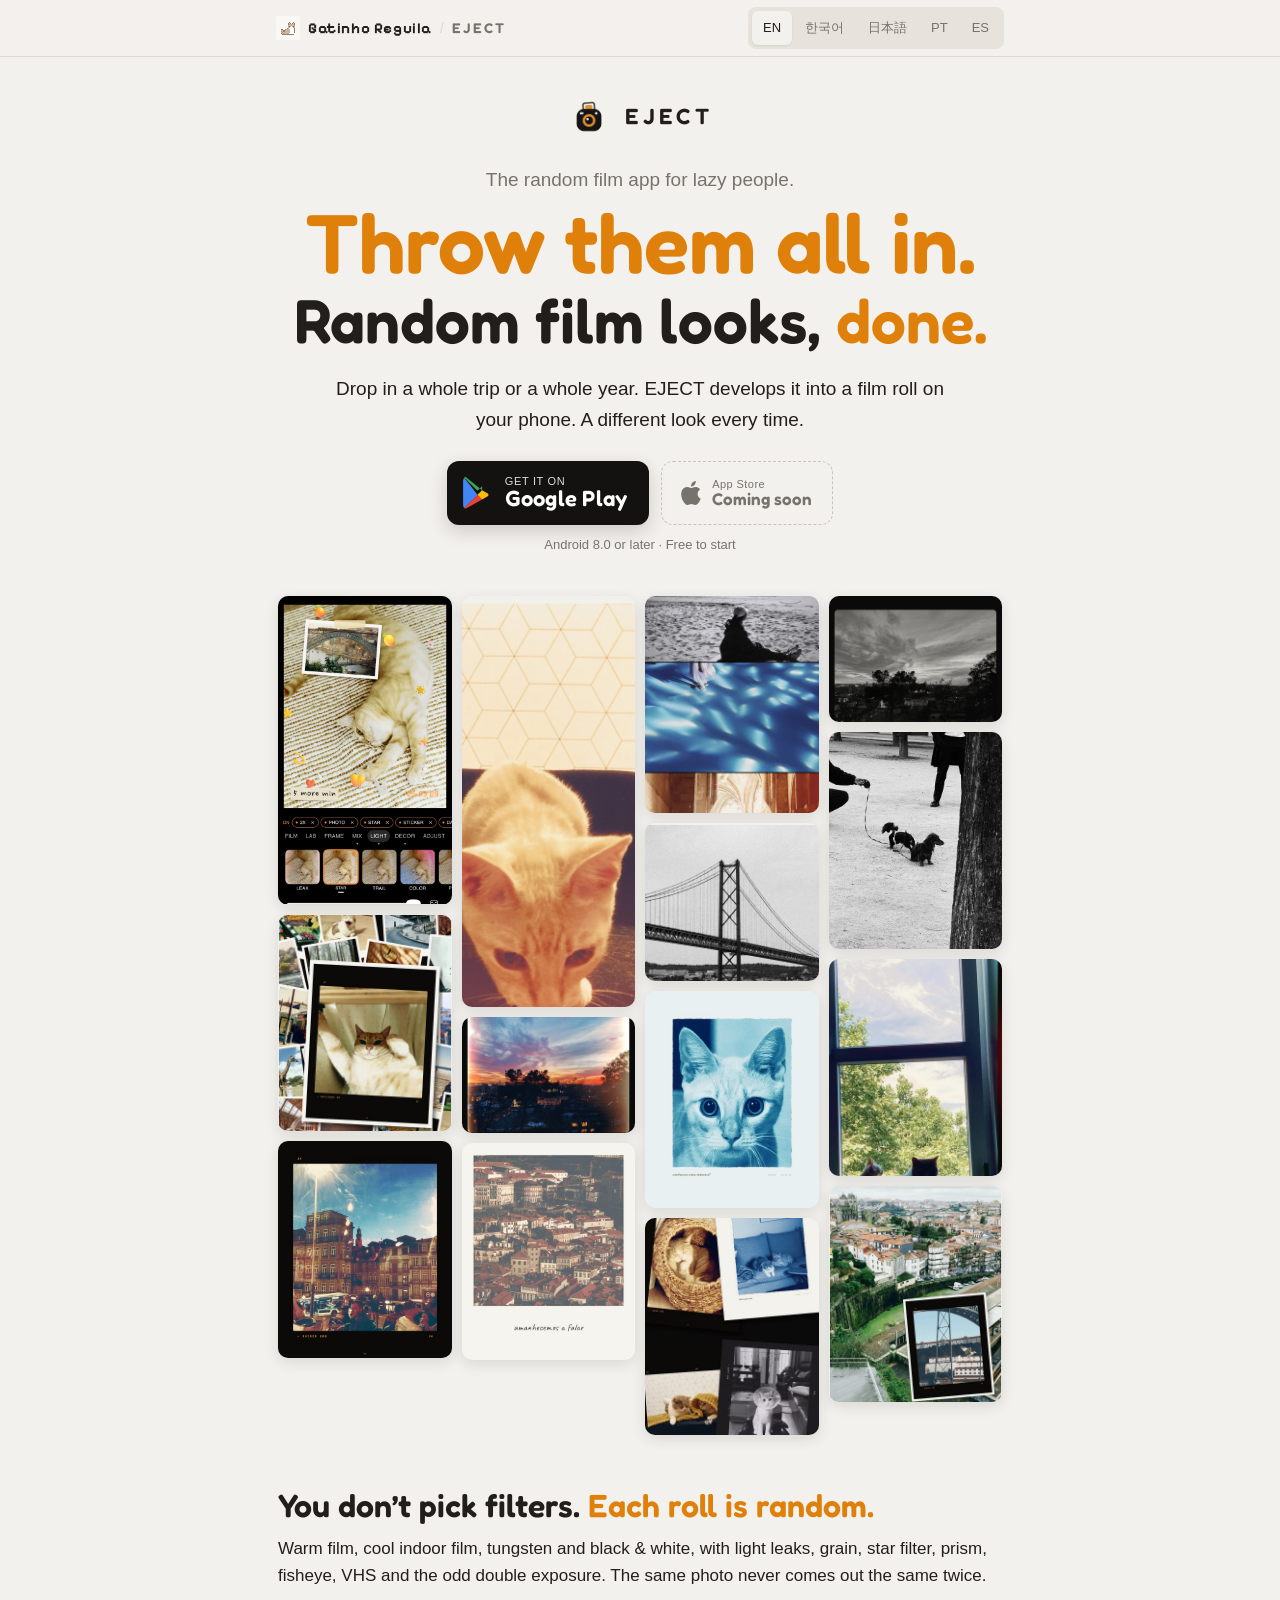
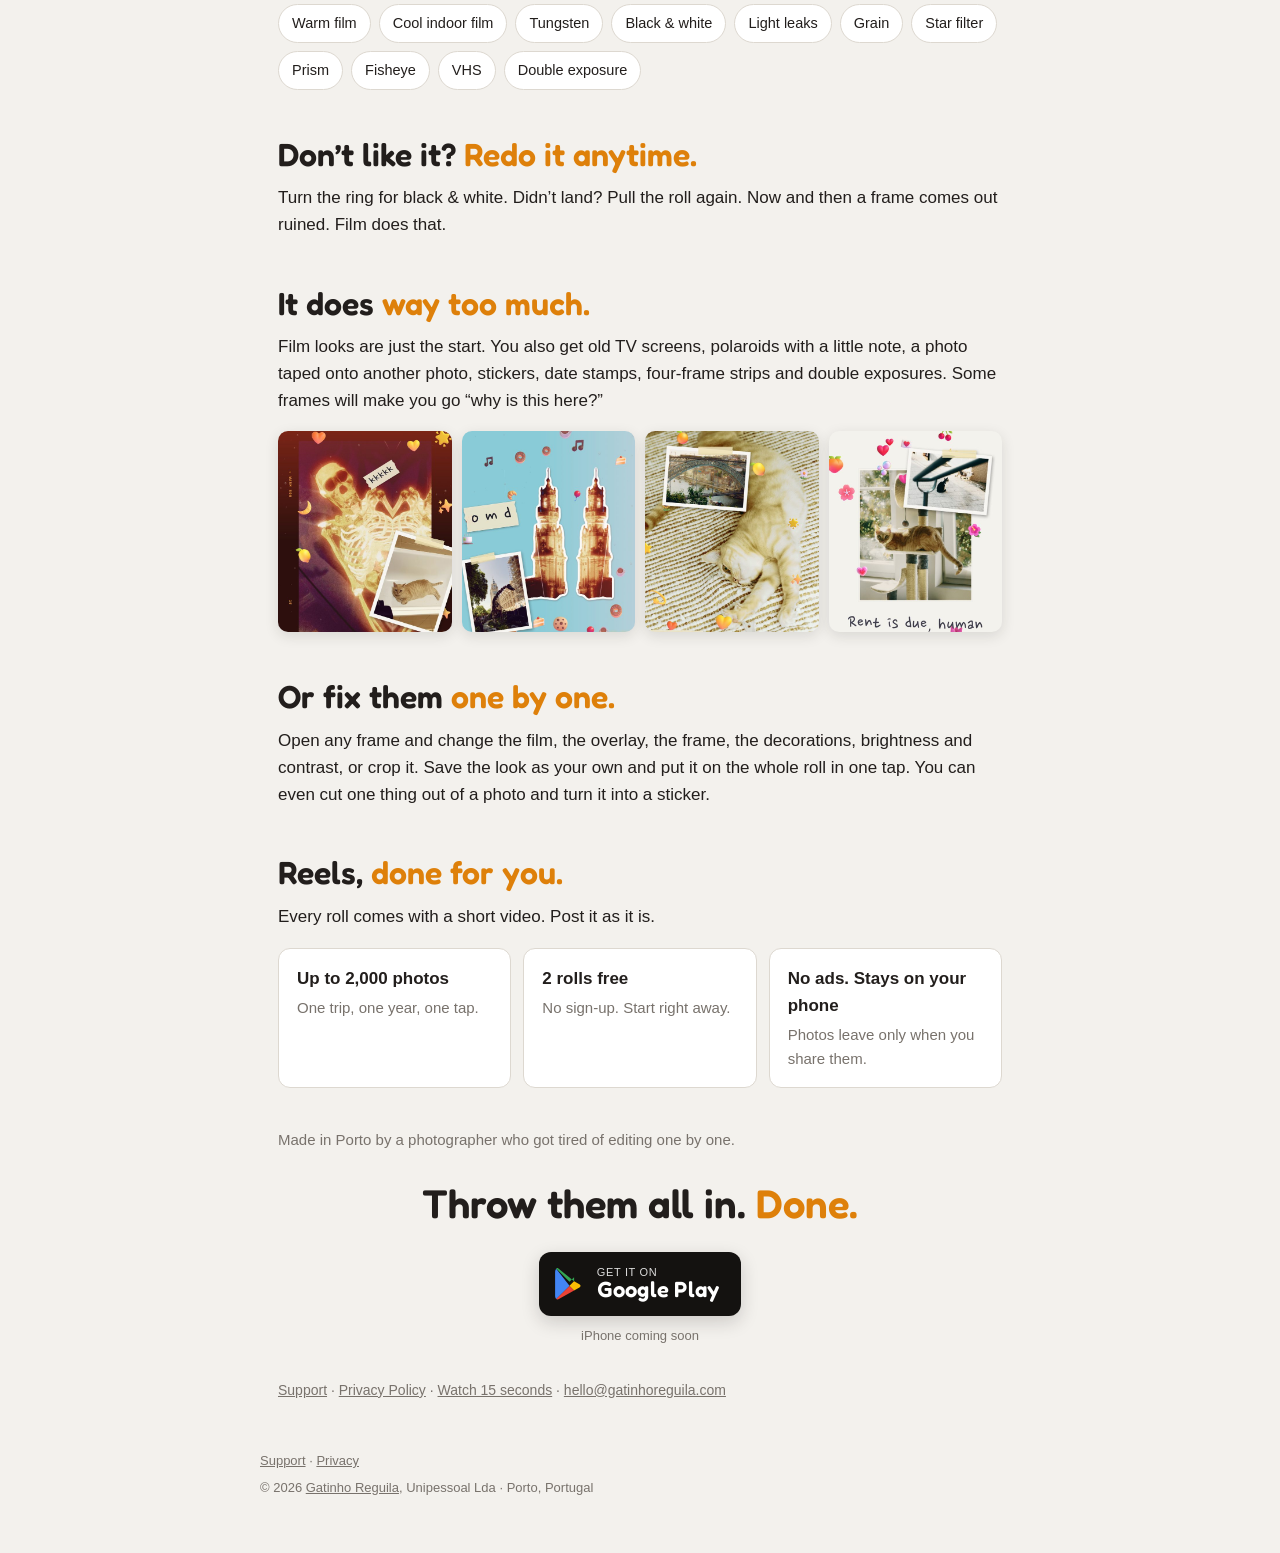
==== commit 9d37e188: "Merge main" ====
--- a/eject/index.html
+++ b/eject/index.html
@@ -121,7 +121,7 @@
 <section id="en" lang="en">
 <div class="hero">
   <a class="logo" href="./"><img src="icon.png" alt="" width="44" height="44"><b>EJECT</b></a>
-  <p class="q">Tired of editing photos one by one?</p>
+  <p class="q">The random film app for lazy people.</p>
   <h1 class="big"><span class="xl"><em>Throw them all in.</em></span><br>Random film looks, <em>done.</em></h1>
   <p class="sub">Drop in a whole trip or a whole year. EJECT develops it into a film roll on your phone. A different look every time.</p>
   <div class="stores"><a class="play" href="https://play.google.com/store/apps/details?id=com.gatinhoreguila.eject" rel="noopener"><svg viewBox="0 0 30 32" aria-hidden="true"><path d="M1.2 1.1C.5 1.8.1 2.9.1 4.3v23.4c0 1.4.4 2.5 1.1 3.2l.2.2L14.5 18v-.3L1.4.9l-.2.2z" fill="#4285F4"/><path d="M19 22.6 14.5 18v-.3l4.5-4.5.1.1 5.3 3c1.5.9 1.5 2.3 0 3.1l-5.3 3-.1.2z" fill="#FBBC04"/><path d="M19.1 22.4 14.5 17.9 1.2 31.1c.5.5 1.3.6 2.2.1l15.7-8.8" fill="#EA4335"/><path d="M19.1 13.3 3.4.4C2.5-.1 1.7 0 1.2.5l13.3 13.3 4.6-4.5z" fill="#34A853"/></svg><span class="lbl"><small>Get it on</small><strong>Google Play</strong></span></a><span class="apple" aria-disabled="true"><svg viewBox="0 0 24 28" aria-hidden="true"><path d="M19.6 14.9c0-3 2.5-4.5 2.6-4.6-1.4-2.1-3.6-2.4-4.4-2.4-1.9-.2-3.7 1.1-4.6 1.1-1 0-2.4-1.1-4-1-2 0-3.9 1.2-5 3-2.1 3.7-.5 9.1 1.5 12.1 1 1.5 2.2 3.1 3.8 3 1.5-.1 2.1-1 3.9-1s2.4 1 4 .9c1.7 0 2.7-1.5 3.7-3 1.2-1.7 1.6-3.3 1.7-3.4-.1 0-3.2-1.2-3.2-4.7zM16.6 5.8c.8-1 1.4-2.4 1.2-3.8-1.2.1-2.7.8-3.5 1.8-.8.9-1.4 2.3-1.3 3.7 1.4.1 2.8-.7 3.6-1.7z"/></svg><span class="lbl"><small>App Store</small><strong>Coming soon</strong></span></span></div>
@@ -153,7 +153,7 @@
 <section id="ko" lang="ko">
 <div class="hero">
   <a class="logo" href="./"><img src="icon.png" alt="" width="44" height="44"><b>EJECT</b></a>
-  <p class="q">사진 하나하나 보정하기 귀찮으셨죠?</p>
+  <p class="q">귀차니스트를 위한 랜덤 필름앱.</p>
   <h1 class="big"><span class="xl"><em>왕창</em></span> 넣으면 끝.<br>필름롤은 <em>알아서.</em></h1>
   <p class="sub">여행 사진이든 1년 치든 한꺼번에 넣으세요. 폰 안에서 필름롤로 현상돼 나와요. 필터는 매번 랜덤이에요.</p>
   <div class="stores"><a class="play" href="https://play.google.com/store/apps/details?id=com.gatinhoreguila.eject" rel="noopener"><svg viewBox="0 0 30 32" aria-hidden="true"><path d="M1.2 1.1C.5 1.8.1 2.9.1 4.3v23.4c0 1.4.4 2.5 1.1 3.2l.2.2L14.5 18v-.3L1.4.9l-.2.2z" fill="#4285F4"/><path d="M19 22.6 14.5 18v-.3l4.5-4.5.1.1 5.3 3c1.5.9 1.5 2.3 0 3.1l-5.3 3-.1.2z" fill="#FBBC04"/><path d="M19.1 22.4 14.5 17.9 1.2 31.1c.5.5 1.3.6 2.2.1l15.7-8.8" fill="#EA4335"/><path d="M19.1 13.3 3.4.4C2.5-.1 1.7 0 1.2.5l13.3 13.3 4.6-4.5z" fill="#34A853"/></svg><span class="lbl"><small>다운로드</small><strong>Google Play</strong></span></a><span class="apple" aria-disabled="true"><svg viewBox="0 0 24 28" aria-hidden="true"><path d="M19.6 14.9c0-3 2.5-4.5 2.6-4.6-1.4-2.1-3.6-2.4-4.4-2.4-1.9-.2-3.7 1.1-4.6 1.1-1 0-2.4-1.1-4-1-2 0-3.9 1.2-5 3-2.1 3.7-.5 9.1 1.5 12.1 1 1.5 2.2 3.1 3.8 3 1.5-.1 2.1-1 3.9-1s2.4 1 4 .9c1.7 0 2.7-1.5 3.7-3 1.2-1.7 1.6-3.3 1.7-3.4-.1 0-3.2-1.2-3.2-4.7zM16.6 5.8c.8-1 1.4-2.4 1.2-3.8-1.2.1-2.7.8-3.5 1.8-.8.9-1.4 2.3-1.3 3.7 1.4.1 2.8-.7 3.6-1.7z"/></svg><span class="lbl"><small>App Store</small><strong>곧 출시</strong></span></span></div>
@@ -185,7 +185,7 @@
 <section id="ja" lang="ja">
 <div class="hero">
   <a class="logo" href="./"><img src="icon.png" alt="" width="44" height="44"><b>EJECT</b></a>
-  <p class="q">写真を1枚ずつ加工するの、面倒でしょ？</p>
+  <p class="q">めんどくさがりのための、ランダムフィルムアプリ。</p>
   <h1 class="big"><span class="xl"><em>全部</em></span>入れたら終わり。<br>フィルムは<em>自動で。</em></h1>
   <p class="sub">旅行の写真も、1年分も、まとめてどうぞ。スマホの中でフィルムロールに現像されて出てきます。フィルターは毎回ランダム。</p>
   <div class="stores"><a class="play" href="https://play.google.com/store/apps/details?id=com.gatinhoreguila.eject" rel="noopener"><svg viewBox="0 0 30 32" aria-hidden="true"><path d="M1.2 1.1C.5 1.8.1 2.9.1 4.3v23.4c0 1.4.4 2.5 1.1 3.2l.2.2L14.5 18v-.3L1.4.9l-.2.2z" fill="#4285F4"/><path d="M19 22.6 14.5 18v-.3l4.5-4.5.1.1 5.3 3c1.5.9 1.5 2.3 0 3.1l-5.3 3-.1.2z" fill="#FBBC04"/><path d="M19.1 22.4 14.5 17.9 1.2 31.1c.5.5 1.3.6 2.2.1l15.7-8.8" fill="#EA4335"/><path d="M19.1 13.3 3.4.4C2.5-.1 1.7 0 1.2.5l13.3 13.3 4.6-4.5z" fill="#34A853"/></svg><span class="lbl"><small>ダウンロード</small><strong>Google Play</strong></span></a><span class="apple" aria-disabled="true"><svg viewBox="0 0 24 28" aria-hidden="true"><path d="M19.6 14.9c0-3 2.5-4.5 2.6-4.6-1.4-2.1-3.6-2.4-4.4-2.4-1.9-.2-3.7 1.1-4.6 1.1-1 0-2.4-1.1-4-1-2 0-3.9 1.2-5 3-2.1 3.7-.5 9.1 1.5 12.1 1 1.5 2.2 3.1 3.8 3 1.5-.1 2.1-1 3.9-1s2.4 1 4 .9c1.7 0 2.7-1.5 3.7-3 1.2-1.7 1.6-3.3 1.7-3.4-.1 0-3.2-1.2-3.2-4.7zM16.6 5.8c.8-1 1.4-2.4 1.2-3.8-1.2.1-2.7.8-3.5 1.8-.8.9-1.4 2.3-1.3 3.7 1.4.1 2.8-.7 3.6-1.7z"/></svg><span class="lbl"><small>App Store</small><strong>近日公開</strong></span></span></div>
@@ -217,7 +217,7 @@
 <section id="pt" lang="pt-PT">
 <div class="hero">
   <a class="logo" href="./"><img src="icon.png" alt="" width="44" height="44"><b>EJECT</b></a>
-  <p class="q">Farto de editar fotos uma a uma?</p>
+  <p class="q">A app de película ao acaso para preguiçosos.</p>
   <h1 class="big"><span class="xl"><em>Atira-as todas.</em></span><br>Filtros ao acaso, rolo <em>sozinho.</em></h1>
   <p class="sub">Mete uma viagem inteira ou um ano inteiro. A EJECT revela tudo num rolo de película, no teu telemóvel. Um aspeto diferente de cada vez.</p>
   <div class="stores"><a class="play" href="https://play.google.com/store/apps/details?id=com.gatinhoreguila.eject" rel="noopener"><svg viewBox="0 0 30 32" aria-hidden="true"><path d="M1.2 1.1C.5 1.8.1 2.9.1 4.3v23.4c0 1.4.4 2.5 1.1 3.2l.2.2L14.5 18v-.3L1.4.9l-.2.2z" fill="#4285F4"/><path d="M19 22.6 14.5 18v-.3l4.5-4.5.1.1 5.3 3c1.5.9 1.5 2.3 0 3.1l-5.3 3-.1.2z" fill="#FBBC04"/><path d="M19.1 22.4 14.5 17.9 1.2 31.1c.5.5 1.3.6 2.2.1l15.7-8.8" fill="#EA4335"/><path d="M19.1 13.3 3.4.4C2.5-.1 1.7 0 1.2.5l13.3 13.3 4.6-4.5z" fill="#34A853"/></svg><span class="lbl"><small>Disponível no</small><strong>Google Play</strong></span></a><span class="apple" aria-disabled="true"><svg viewBox="0 0 24 28" aria-hidden="true"><path d="M19.6 14.9c0-3 2.5-4.5 2.6-4.6-1.4-2.1-3.6-2.4-4.4-2.4-1.9-.2-3.7 1.1-4.6 1.1-1 0-2.4-1.1-4-1-2 0-3.9 1.2-5 3-2.1 3.7-.5 9.1 1.5 12.1 1 1.5 2.2 3.1 3.8 3 1.5-.1 2.1-1 3.9-1s2.4 1 4 .9c1.7 0 2.7-1.5 3.7-3 1.2-1.7 1.6-3.3 1.7-3.4-.1 0-3.2-1.2-3.2-4.7zM16.6 5.8c.8-1 1.4-2.4 1.2-3.8-1.2.1-2.7.8-3.5 1.8-.8.9-1.4 2.3-1.3 3.7 1.4.1 2.8-.7 3.6-1.7z"/></svg><span class="lbl"><small>App Store</small><strong>Em breve</strong></span></span></div>
@@ -234,7 +234,7 @@
 <div class="fun"><img src="../img/eject-c/why.jpg" alt="" width="600" height="697" loading="lazy"><img src="../img/eject-c/cutout.jpg" alt="" width="600" height="697" loading="lazy"><img src="../img/eject-c/5min.jpg" alt="" width="600" height="697" loading="lazy"><img src="../img/eject-c/rent.jpg" alt="" width="600" height="697" loading="lazy"></div>
 <h2>Ou retoca <em>uma a uma.</em></h2>
 <p>Abre qualquer foto e muda a película, a sobreposição, a moldura, os enfeites, o brilho e o contraste, ou recorta. Guarda o look como teu e aplica-o ao rolo todo de uma vez. Até dá para recortar uma coisa da foto e transformá-la num autocolante.</p>
-<h2>Reels, <em>feitos por ti.</em></h2>
+<h2>Reels, <em>já feitos.</em></h2>
 <p>Cada rolo vem com um vídeo curto. É só publicar.</p>
 <div class="three">
   <div><b>Até 2000 fotos</b><p>Uma viagem, um ano, um toque.</p></div>
@@ -249,7 +249,7 @@
 <section id="es" lang="es">
 <div class="hero">
   <a class="logo" href="./"><img src="icon.png" alt="" width="44" height="44"><b>EJECT</b></a>
-  <p class="q">¿Harto de retocar fotos una a una?</p>
+  <p class="q">La app de carrete al azar para vagos.</p>
   <h1 class="big"><span class="xl"><em>Mételas todas.</em></span><br>Filtros al azar, carrete <em>solo.</em></h1>
   <p class="sub">Mete un viaje entero o un año entero. EJECT lo revela en un carrete de película, en tu móvil. Un look distinto cada vez.</p>
   <div class="stores"><a class="play" href="https://play.google.com/store/apps/details?id=com.gatinhoreguila.eject" rel="noopener"><svg viewBox="0 0 30 32" aria-hidden="true"><path d="M1.2 1.1C.5 1.8.1 2.9.1 4.3v23.4c0 1.4.4 2.5 1.1 3.2l.2.2L14.5 18v-.3L1.4.9l-.2.2z" fill="#4285F4"/><path d="M19 22.6 14.5 18v-.3l4.5-4.5.1.1 5.3 3c1.5.9 1.5 2.3 0 3.1l-5.3 3-.1.2z" fill="#FBBC04"/><path d="M19.1 22.4 14.5 17.9 1.2 31.1c.5.5 1.3.6 2.2.1l15.7-8.8" fill="#EA4335"/><path d="M19.1 13.3 3.4.4C2.5-.1 1.7 0 1.2.5l13.3 13.3 4.6-4.5z" fill="#34A853"/></svg><span class="lbl"><small>Disponible en</small><strong>Google Play</strong></span></a><span class="apple" aria-disabled="true"><svg viewBox="0 0 24 28" aria-hidden="true"><path d="M19.6 14.9c0-3 2.5-4.5 2.6-4.6-1.4-2.1-3.6-2.4-4.4-2.4-1.9-.2-3.7 1.1-4.6 1.1-1 0-2.4-1.1-4-1-2 0-3.9 1.2-5 3-2.1 3.7-.5 9.1 1.5 12.1 1 1.5 2.2 3.1 3.8 3 1.5-.1 2.1-1 3.9-1s2.4 1 4 .9c1.7 0 2.7-1.5 3.7-3 1.2-1.7 1.6-3.3 1.7-3.4-.1 0-3.2-1.2-3.2-4.7zM16.6 5.8c.8-1 1.4-2.4 1.2-3.8-1.2.1-2.7.8-3.5 1.8-.8.9-1.4 2.3-1.3 3.7 1.4.1 2.8-.7 3.6-1.7z"/></svg><span class="lbl"><small>App Store</small><strong>Muy pronto</strong></span></span></div>
